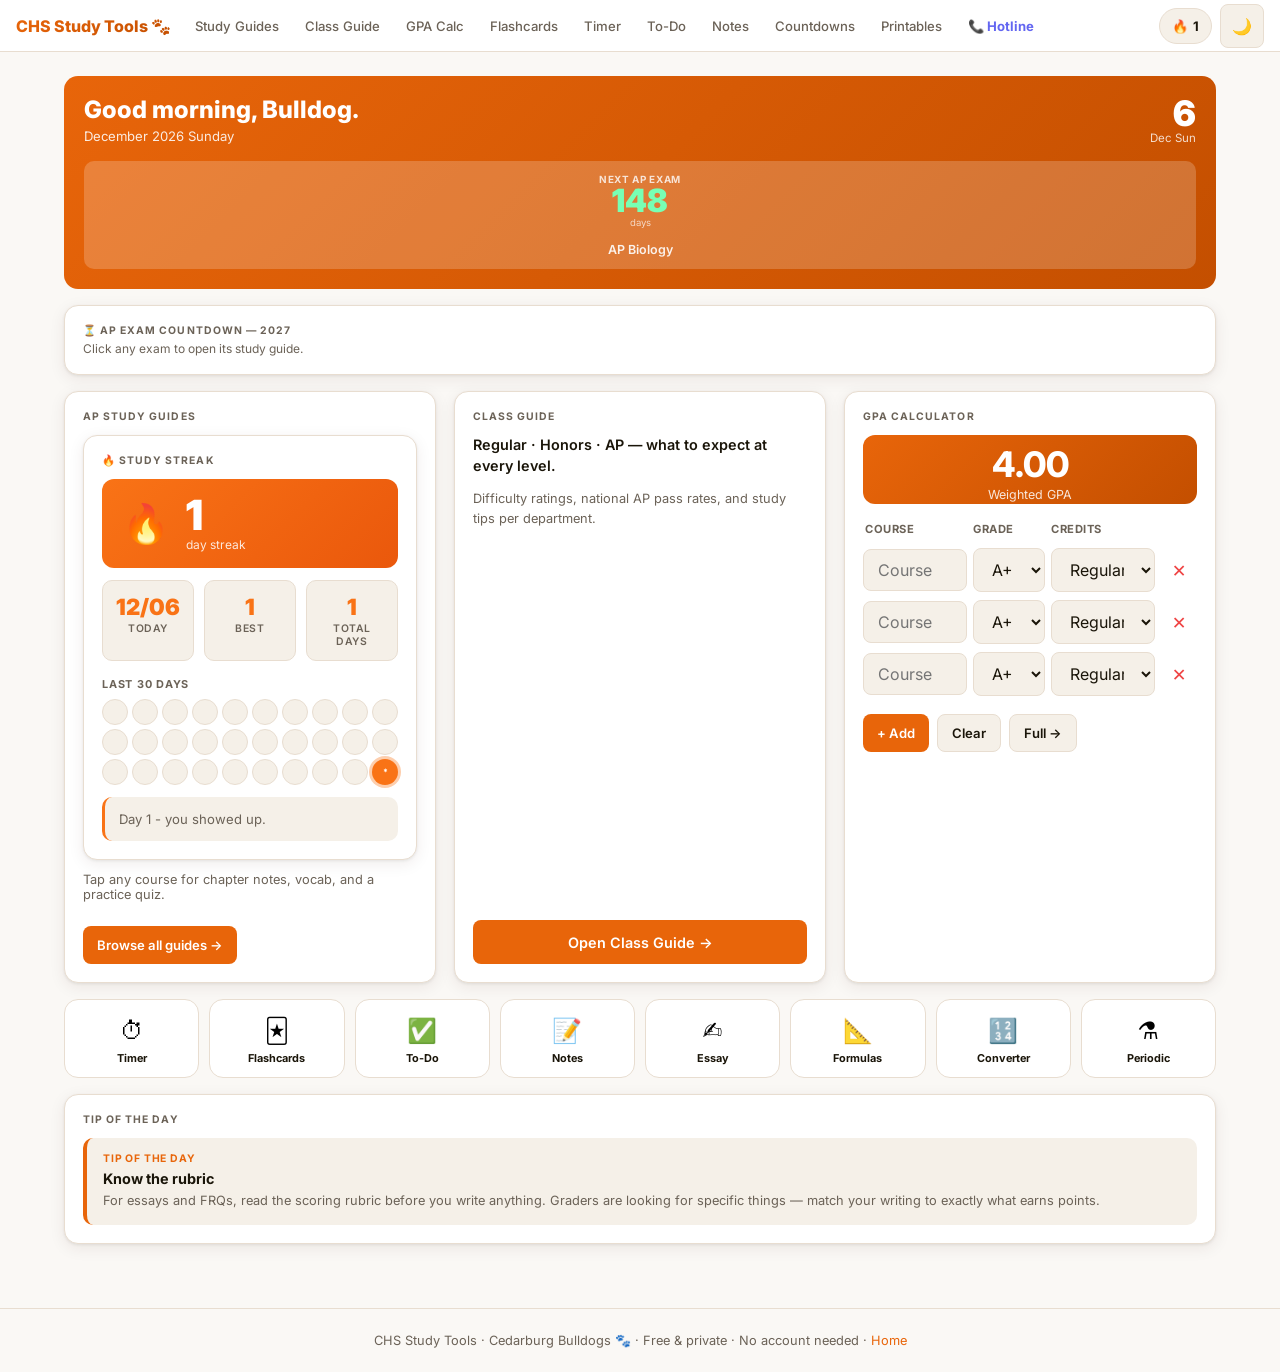
==== index.html @ 1b162f11 "fix: add hotline CSS" ====
﻿<!DOCTYPE html>
<html lang="en" data-theme="light">
<head>
  <meta charset="UTF-8" />
  <meta name="viewport" content="width=device-width, initial-scale=1.0, viewport-fit=cover" />
  <meta name="mobile-web-app-capable" content="yes" />
  <meta name="apple-mobile-web-app-capable" content="yes" />
  <meta name="apple-mobile-web-app-status-bar-style" content="default" />
  <meta name="theme-color" content="#ffffff" media="(prefers-color-scheme: light)" />
  <meta name="theme-color" content="#1c1409"  media="(prefers-color-scheme: dark)" />
  <title>CHS Study Tools — Cedarburg Bulldogs</title>
  <link rel="preconnect" href="https://fonts.googleapis.com" />
  <link rel="preconnect" href="https://fonts.gstatic.com" crossorigin />
  <link href="https://fonts.googleapis.com/css2?family=Inter:wght@300;400;500;600;700;800&display=swap" rel="stylesheet" />
  <style>
    /* =========================================================
       DESIGN TOKENS
    ========================================================= */
    :root {
      --bg:        #faf8f5;
      --surface:   #ffffff;
      --surface2:  #f5f0e8;
      --border:    #e8ddd0;
      --text:      #1a1509;
      --muted:     #6b6257;
      --accent:    #e8650a;
      --accent2:   #c44f00;
      --green:     #10b981;
      --red:       #ef4444;
      --orange:    #e8650a;
      --blue:      #3b82f6;
      --shadow:    0 1px 3px rgba(0,0,0,.07), 0 4px 16px rgba(60,30,0,.08);
      --radius:    14px;
      --radius-sm: 8px;
      --transition: .2s ease;
      --nav-h:     52px;
      --tab-h:     64px;
    }
    [data-theme="dark"] {
      --bg:       #110d07;
      --surface:  #1c1409;
      --surface2: #271c0e;
      --border:   #3a2a18;
      --text:     #f5ede0;
      --muted:    #a89070;
      --shadow:   0 1px 3px rgba(0,0,0,.4), 0 4px 16px rgba(0,0,0,.3);
    }

    /* =========================================================
       RESET & BASE
    ========================================================= */
    *, *::before, *::after { box-sizing: border-box; margin: 0; padding: 0; }
    html { scroll-behavior: smooth; }
    body {
      font-family: 'Inter', system-ui, sans-serif;
      background: var(--bg);
      color: var(--text);
      min-height: 100vh;
      /* safe area for notch/home bar */
      padding-bottom: env(safe-area-inset-bottom, 0px);
      transition: background var(--transition), color var(--transition);
    }
    a { color: var(--accent); text-decoration: none; }
    button { cursor: pointer; font-family: inherit; touch-action: manipulation; }
    input, select, textarea {
      font-family: inherit;
      background: var(--surface2);
      color: var(--text);
      border: 1.5px solid var(--border);
      border-radius: var(--radius-sm);
      padding: 10px 14px;
      font-size: 16px; /* prevents iOS zoom */
      outline: none;
      transition: border-color var(--transition);
      width: 100%;
    }
    input:focus, select:focus, textarea:focus { border-color: var(--accent); }
    h1,h2,h3,h4 { line-height: 1.2; }

    /* =========================================================
       TOP NAV (visible on all sizes)
    ========================================================= */
    .nav {
      position: sticky; top: 0; z-index: 200;
      background: var(--surface);
      border-bottom: 1.5px solid var(--border);
      display: flex; align-items: center;
      padding: 0 16px; height: var(--nav-h);
    }
    .nav-brand {
      font-size: 1rem; font-weight: 800;
      background: linear-gradient(135deg, var(--accent), var(--accent2));
      -webkit-background-clip: text; -webkit-text-fill-color: transparent;
      background-clip: text;
      white-space: nowrap; flex-shrink: 0; cursor: pointer;
      margin-right: 12px;
    }
    /* desktop nav links — hidden on mobile */
    .nav-links {
      display: none;
    }
    .nav-link {
      color: var(--muted); font-size: .82rem; font-weight: 500;
      padding: 8px 12px; border-radius: 8px;
      white-space: nowrap;
      background: none; border: none; min-height: 44px;
      display: flex; align-items: center;
      transition: color var(--transition), background var(--transition);
    }
    .nav-link:hover  { color: var(--text); background: var(--surface2); }
    .nav-link.active { color: var(--accent); font-weight: 700; background: var(--surface2); }
    /* dropdown */
    .nav-dropdown { position: relative; flex-shrink: 0; }
    .nav-dropdown-btn {
      color: var(--muted); font-size: .82rem; font-weight: 500;
      padding: 8px 12px; border-radius: 8px; min-height: 44px;
      white-space: nowrap; background: none; border: none;
      display: flex; align-items: center;
      transition: color var(--transition), background var(--transition);
    }
    .nav-dropdown-btn:hover { color: var(--text); background: var(--surface2); }
    .nav-dropdown-menu {
      display: none; position: absolute; top: calc(100% + 6px); right: 0;
      background: var(--surface); border: 1.5px solid var(--border);
      border-radius: var(--radius); box-shadow: var(--shadow);
      min-width: 200px; padding: 6px; z-index: 300;
    }
    .nav-dropdown.open .nav-dropdown-menu { display: flex; flex-direction: column; gap: 2px; }
    .nav-dropdown-item {
      color: var(--text); font-size: .88rem; font-weight: 500;
      padding: 10px 14px; border-radius: 8px; min-height: 44px;
      white-space: nowrap; background: none; border: none;
      cursor: pointer; text-align: left; width: 100%;
      display: flex; align-items: center;
      transition: background var(--transition), color var(--transition);
    }
    .nav-dropdown-item:hover  { background: var(--surface2); color: var(--accent); }
    .nav-dropdown-item.active { color: var(--accent); font-weight: 700; }
    .nav-right {
      margin-left: auto; display: flex; align-items: center; gap: 8px;
    }
    .theme-btn {
      background: var(--surface2); border: 1.5px solid var(--border);
      border-radius: 8px; padding: 8px 10px; font-size: 1rem;
      min-height: 44px; min-width: 44px;
      display: flex; align-items: center; justify-content: center;
      color: var(--text); transition: background var(--transition);
    }
    .theme-btn:hover { background: var(--border); }

    /* =========================================================
       BOTTOM TAB BAR (mobile only)
    ========================================================= */
    .tab-bar {
      display: flex;
      position: fixed; bottom: 0; left: 0; right: 0; z-index: 200;
      background: var(--surface);
      border-top: 1.5px solid var(--border);
      height: calc(var(--tab-h) + env(safe-area-inset-bottom, 0px));
      padding-bottom: env(safe-area-inset-bottom, 0px);
    }
    .tab-btn {
      flex: 1; display: flex; flex-direction: column;
      align-items: center; justify-content: center; gap: 3px;
      background: none; border: none; padding: 8px 4px;
      color: var(--muted); transition: color var(--transition);
      min-height: 44px;
    }
    .tab-btn.active { color: var(--accent); }
    .tab-btn.active .tab-icon { transform: scale(1.1); }
    .tab-icon { font-size: 1.35rem; transition: transform var(--transition); }
    .tab-label { font-size: .6rem; font-weight: 600; text-transform: uppercase;
      letter-spacing: .04em; white-space: nowrap; }
    /* "More" tab opens a sheet */
    .more-sheet {
      display: none; position: fixed; inset: 0; z-index: 250;
    }
    .more-sheet.open { display: block; }
    .more-sheet-backdrop {
      position: absolute; inset: 0;
      background: rgba(0,0,0,.4); backdrop-filter: blur(2px);
    }
    .more-sheet-panel {
      position: absolute; bottom: 0; left: 0; right: 0;
      background: var(--surface);
      border-radius: var(--radius) var(--radius) 0 0;
      padding: 12px 16px calc(var(--tab-h) + env(safe-area-inset-bottom,0px) + 12px);
      max-height: 80vh; overflow-y: auto;
    }
    .more-sheet-handle {
      width: 36px; height: 4px; border-radius: 99px;
      background: var(--border); margin: 0 auto 16px;
    }
    .more-sheet-title {
      font-size: .68rem; font-weight: 700; text-transform: uppercase;
      letter-spacing: .1em; color: var(--muted); margin-bottom: 10px;
    }
    .more-sheet-grid {
      display: grid; grid-template-columns: 1fr 1fr; gap: 10px;
    }
    .more-sheet-btn {
      display: flex; align-items: center; gap: 12px;
      background: var(--surface2); border: 1.5px solid var(--border);
      border-radius: 12px; padding: 14px; font-size: .88rem; font-weight: 600;
      color: var(--text); text-align: left; min-height: 56px;
      transition: border-color var(--transition), background var(--transition);
    }
    .more-sheet-btn:hover, .more-sheet-btn.active { border-color: var(--accent); color: var(--accent); }
    .more-sheet-icon { font-size: 1.3rem; flex-shrink: 0; }
    .more-sheet-divider {
      border: none; border-top: 1px solid var(--border);
      margin: 12px 0;
    }
    .more-sheet-links { display: flex; flex-direction: column; gap: 8px; }
    .more-sheet-link {
      display: flex; align-items: center; gap: 12px;
      background: var(--surface2); border: 1.5px solid var(--border);
      border-radius: 12px; padding: 14px; font-size: .88rem; font-weight: 600;
      color: var(--text); min-height: 56px;
      transition: border-color var(--transition);
      text-decoration: none;
    }
    .more-sheet-link:hover { border-color: var(--accent); }

    /* =========================================================
       PAGE PANELS
    ========================================================= */
    .page-panel {
      display: none;
      min-height: calc(100vh - var(--nav-h) - var(--tab-h));
      /* leave room for bottom tab bar on mobile */
      padding-bottom: calc(var(--tab-h) + env(safe-area-inset-bottom, 0px) + 16px);
    }
    .page-panel.active { display: block; animation: fadeIn .15s ease; }
    @keyframes fadeIn { from { opacity: 0; transform: translateY(4px); } to { opacity: 1; transform: none; } }

    /* =========================================================
       PANEL HERO (page titles)
    ========================================================= */
    .panel-hero {
      background: var(--surface);
      border-bottom: 1.5px solid var(--border);
      padding: 20px 16px 16px;
    }
    .panel-hero-inner {
      max-width: 900px; margin: 0 auto;
    }
    .panel-hero-title { font-size: 1.4rem; font-weight: 800; line-height: 1.15; }
    .panel-hero-title span { color: var(--accent); }
    .panel-hero-sub { font-size: .82rem; color: var(--muted); margin-top: 4px; }

    /* =========================================================
       PANEL INNER WRAPPERS
    ========================================================= */
    .panel-inner {
      max-width: 900px; margin: 0 auto;
      padding: 16px 16px 24px;
      display: flex; flex-direction: column; gap: 16px;
    }
    .panel-inner.single { max-width: 580px; }
    .panel-inner.wide   { max-width: 900px; }
    .panel-inner.full   { max-width: 100%; }
    .tools-grid { padding: 16px; }

    /* =========================================================
       CARDS
    ========================================================= */
    .card {
      background: var(--surface);
      border: 1.5px solid var(--border);
      border-radius: var(--radius);
      box-shadow: var(--shadow);
      padding: 20px;
      display: flex; flex-direction: column; gap: 16px;
    }
    .card-title { font-size: 1rem; font-weight: 700; }
    .card-subtitle { font-size: .78rem; color: var(--muted); margin-top: 2px; }

    /* =========================================================
       BUTTONS
    ========================================================= */
    .btn {
      display: inline-flex; align-items: center; justify-content: center; gap: 6px;
      border: none; border-radius: var(--radius-sm);
      padding: 12px 20px; font-size: .9rem; font-weight: 600;
      min-height: 44px; touch-action: manipulation;
      transition: opacity var(--transition), transform var(--transition), background var(--transition);
    }
    .btn:active { transform: scale(.97); }
    .btn-primary { background: var(--accent); color: #fff; }
    .btn-primary:hover { opacity: .88; }
    .btn-ghost {
      background: var(--surface2); color: var(--text);
      border: 1.5px solid var(--border);
    }
    .btn-ghost:hover { background: var(--border); }
    .btn-green { background: var(--green); color: #fff; }
    .btn-red   { background: var(--red);   color: #fff; }
    .btn-sm { padding: 8px 14px; font-size: .82rem; min-height: 38px; }
    .btn-full { width: 100%; }
    .btn-row { display: flex; gap: 8px; flex-wrap: wrap; }

    /* =========================================================
       DASHBOARD
    ========================================================= */
    .dash-grid {
      display: flex; flex-direction: column; gap: 16px;
      padding: 16px 16px 24px; max-width: 1100px; margin: 0 auto;
    }

    /* Hero */
    .dash-hero {
      background: linear-gradient(135deg, var(--accent) 0%, var(--accent2) 100%);
      border-radius: var(--radius); padding: 20px;
      color: #fff;
    }
    .dash-hero-top {
      display: flex; align-items: flex-start; justify-content: space-between; gap: 12px;
      margin-bottom: 14px;
    }
    .dash-hero-greeting { font-size: 1.25rem; font-weight: 800; line-height: 1.2; }
    .dash-hero-date { font-size: .82rem; opacity: .88; margin-top: 3px; }
    .dash-hero-day { text-align: right; flex-shrink: 0; }
    .date-day  { font-size: 2.2rem; font-weight: 900; line-height: 1; }
    .date-rest { font-size: .72rem; opacity: .8; }
    .dash-next-exam {
      background: rgba(255,255,255,.2); border-radius: 10px;
      padding: 12px 16px; display: flex; align-items: center; gap: 14px;
    }
    .dash-next-exam-label { font-size: .62rem; font-weight: 700; text-transform: uppercase;
      letter-spacing: .07em; opacity: .8; }
    .dash-next-exam-days { font-size: 2rem; font-weight: 900; line-height: 1; }
    .dash-next-exam-name { font-size: .78rem; opacity: .9; font-weight: 600; }

    /* Primary cards */
    .dash-primary {
      display: flex; flex-direction: column; gap: 14px;
    }
    .dash-card {
      background: var(--surface); border: 1.5px solid var(--border);
      border-radius: var(--radius); box-shadow: var(--shadow);
      padding: 18px; display: flex; flex-direction: column; gap: 12px;
    }
    .dash-card-title {
      font-size: .65rem; font-weight: 700; text-transform: uppercase;
      letter-spacing: .1em; color: var(--muted);
    }

    /* Guide pills */
    .guide-pills { display: flex; flex-wrap: wrap; gap: 7px; }
    .guide-pill {
      background: var(--surface2); border: 1.5px solid var(--border);
      border-radius: 99px; padding: 7px 14px;
      font-size: .8rem; font-weight: 600; color: var(--text);
      cursor: pointer; min-height: 36px; touch-action: manipulation;
      transition: background var(--transition), border-color var(--transition), color var(--transition);
    }
    .guide-pill:hover, .guide-pill:active { background: var(--accent); border-color: var(--accent); color: #fff; }

    /* Tools strip */
    .dash-tools-strip {
      display: grid;
      grid-template-columns: repeat(4, 1fr);
      gap: 10px;
    }
    .quick-tool-btn {
      background: var(--surface); border: 1.5px solid var(--border);
      border-radius: var(--radius); padding: 16px 8px 12px;
      display: flex; flex-direction: column; align-items: center; gap: 6px;
      cursor: pointer; min-height: 76px; touch-action: manipulation;
      transition: border-color var(--transition), background var(--transition);
    }
    .quick-tool-btn:hover, .quick-tool-btn:active { border-color: var(--accent); background: var(--surface2); }
    .quick-tool-icon  { font-size: 1.5rem; }
    .quick-tool-label { font-size: .68rem; font-weight: 700; color: var(--text); text-align: center; line-height: 1.3; }
    .quick-tool-sub   { display: none; }

    /* Tip of day */
    .tip-of-day {
      background: var(--surface2); border-radius: 10px; padding: 14px 16px;
      border-left: 4px solid var(--accent);
    }
    .tip-of-day-label { font-size: .65rem; font-weight: 700; color: var(--accent);
      text-transform: uppercase; letter-spacing: .08em; margin-bottom: 5px; }
    .tip-of-day-title { font-size: .9rem; font-weight: 700; margin-bottom: 4px; }
    .tip-of-day-body  { font-size: .8rem; color: var(--muted); line-height: 1.55; }

    /* What-if GPA */
    .whatif-row { display: flex; align-items: center; gap: 10px; }
    .whatif-row label { font-size: .8rem; color: var(--muted); flex: 1; }
    .whatif-row input { max-width: 110px; flex-shrink: 0; }
    .whatif-result {
      background: var(--surface2); border-radius: 10px; padding: 14px;
      text-align: center;
    }
    .whatif-result .big { font-size: 2rem; font-weight: 900; color: var(--accent); }
    .whatif-result .sub { font-size: .72rem; color: var(--muted); margin-top: 2px; }

    /* =========================================================
       AP STUDY GUIDES — MOBILE DRAWER + CONTENT
    ========================================================= */
    /* course list drawer — slides up from bottom on mobile */
    .guides-layout {
      display: flex; flex-direction: column;
    }
    .guides-sidebar {
      background: var(--surface);
      border-bottom: 1.5px solid var(--border);
    }
    .guides-sidebar-search {
      padding: 12px 16px;
      border-bottom: 1px solid var(--border);
      position: sticky; top: var(--nav-h); z-index: 10;
      background: var(--surface);
    }
    .guides-course-group { border-bottom: 1px solid var(--border); }
    .guides-course-header {
      padding: 10px 16px; font-size: .68rem; font-weight: 700;
      text-transform: uppercase; letter-spacing: .09em; color: var(--muted);
      background: var(--surface2);
    }
    .guides-course-btn {
      display: block; width: 100%; text-align: left;
      padding: 13px 16px 13px 22px; font-size: .9rem; font-weight: 500;
      background: none; border: none; color: var(--text);
      cursor: pointer; border-left: 3px solid transparent; min-height: 48px;
      transition: background var(--transition), color var(--transition), border-color var(--transition);
    }
    .guides-course-btn:hover, .guides-course-btn:active { background: var(--surface2); color: var(--accent); }
    .guides-course-btn.active {
      background: var(--surface2); color: var(--accent);
      border-left-color: var(--accent); font-weight: 700;
    }
    .guides-content { padding: 16px 16px 24px; }
    .guides-course-title { font-size: 1.25rem; font-weight: 800; margin-bottom: 4px; }
    .guides-course-meta {
      font-size: .78rem; color: var(--muted); margin-bottom: 16px;
      display: flex; gap: 12px; flex-wrap: wrap;
    }
    .guides-placeholder {
      text-align: center; padding: 60px 20px; color: var(--muted);
    }
    .guides-placeholder h3 { font-size: 1rem; font-weight: 700; margin-bottom: 6px; color: var(--text); }
    .guides-placeholder p  { font-size: .82rem; line-height: 1.6; }

    /* chapters */
    .guides-chapter-list { display: flex; flex-direction: column; gap: 10px; }
    .guides-chapter {
      background: var(--surface); border: 1.5px solid var(--border);
      border-radius: var(--radius); overflow: hidden;
    }
    .guides-chapter-header {
      display: flex; align-items: center; gap: 12px;
      padding: 14px 16px; cursor: pointer; min-height: 52px;
      transition: background var(--transition); user-select: none;
    }
    .guides-chapter-header:hover, .guides-chapter-header:active { background: var(--surface2); }
    .guides-chapter-num {
      width: 32px; height: 32px; border-radius: 8px;
      background: var(--accent); color: #fff;
      font-size: .78rem; font-weight: 800;
      display: flex; align-items: center; justify-content: center; flex-shrink: 0;
    }
    .guides-chapter-title { font-size: .9rem; font-weight: 700; flex: 1; }
    .guides-chapter-toggle { color: var(--muted); font-size: .85rem; transition: transform var(--transition); }
    .guides-chapter.open .guides-chapter-toggle { transform: rotate(90deg); }
    .guides-chapter-body { display: none; padding: 0 16px 16px; border-top: 1px solid var(--border); }
    .guides-chapter.open .guides-chapter-body { display: block; }

    .guides-section { margin-top: 16px; }
    .guides-section-title {
      font-size: .68rem; font-weight: 700; text-transform: uppercase;
      letter-spacing: .08em; color: var(--accent); margin-bottom: 8px;
      padding-bottom: 5px; border-bottom: 1px solid var(--border);
    }
    .guides-concepts { display: flex; flex-direction: column; gap: 8px; }
    .guides-concept {
      background: var(--surface2); border-radius: 8px; padding: 12px 14px;
      font-size: .84rem; line-height: 1.55;
    }
    .guides-concept strong { color: var(--text); display: block; margin-bottom: 3px; font-size: .88rem; }
    .guides-vocab { display: flex; flex-direction: column; gap: 6px; }
    .guides-vocab-item {
      display: flex; flex-direction: column; gap: 2px;
      font-size: .82rem; line-height: 1.5;
      padding: 8px 12px; background: var(--surface2); border-radius: 8px;
    }
    .guides-vocab-term { font-weight: 700; color: var(--text); }
    .guides-vocab-def  { color: var(--muted); }
    .guides-tips-list  { display: flex; flex-direction: column; gap: 8px; }
    .guides-tip-item {
      font-size: .82rem; line-height: 1.55; color: var(--text);
      background: var(--surface2); border-radius: 8px; padding: 10px 12px;
      border-left: 3px solid var(--green);
    }
    .guides-frq-box {
      background: var(--surface2); border-radius: 8px; padding: 12px 14px;
      border-left: 4px solid var(--orange); font-size: .82rem; line-height: 1.55;
      margin-top: 6px;
    }
    .guides-frq-box strong { display: block; margin-bottom: 4px; font-size: .82rem; color: var(--orange); }

    /* =========================================================
       POMODORO
    ========================================================= */
    .pomo-display {
      text-align: center; background: var(--surface2);
      border-radius: 12px; padding: 28px 20px;
    }
    .pomo-mode { font-size: .75rem; font-weight: 600; letter-spacing: .08em;
      text-transform: uppercase; color: var(--muted); margin-bottom: 6px; }
    .pomo-time {
      font-size: 4rem; font-weight: 800; letter-spacing: -.02em;
      font-variant-numeric: tabular-nums;
      background: linear-gradient(135deg, var(--accent), var(--accent2));
      -webkit-background-clip: text; -webkit-text-fill-color: transparent;
      background-clip: text;
    }
    .pomo-sessions { font-size: .78rem; color: var(--muted); margin-top: 4px; }
    .pomo-bar-wrap { background: var(--surface2); border-radius: 99px; height: 6px; overflow: hidden; }
    .pomo-bar { height: 100%; border-radius: 99px;
      background: linear-gradient(90deg, var(--accent), var(--accent2));
      transition: width .5s linear; }
    .pomo-settings { display: grid; grid-template-columns: 1fr 1fr 1fr; gap: 10px; }
    .pomo-settings label { font-size: .78rem; color: var(--muted); display: block; margin-bottom: 4px; }

    /* =========================================================
       FLASHCARDS
    ========================================================= */
    .fc-scene { perspective: 800px; height: 180px; }
    .fc-card {
      position: relative; width: 100%; height: 100%;
      transform-style: preserve-3d;
      transition: transform .45s cubic-bezier(.4,0,.2,1); cursor: pointer;
    }
    .fc-card.flipped { transform: rotateY(180deg); }
    .fc-face {
      position: absolute; inset: 0; backface-visibility: hidden;
      border-radius: 12px; display: flex; align-items: center; justify-content: center;
      padding: 16px; text-align: center; font-size: 1rem; font-weight: 500;
    }
    .fc-front { background: linear-gradient(135deg, var(--accent) 0%, var(--accent2) 100%); color: #fff; }
    .fc-back  { background: var(--surface2); color: var(--text); transform: rotateY(180deg); }
    .fc-hint  { font-size: .72rem; color: var(--muted); text-align: center; }
    .fc-nav   { display: flex; align-items: center; justify-content: space-between; }
    .fc-counter { font-size: .85rem; color: var(--muted); font-weight: 600; }
    .fc-add { display: flex; flex-direction: column; gap: 10px; }
    .fc-add-row { display: flex; gap: 8px; }
    .fc-list { max-height: 140px; overflow-y: auto; display: flex; flex-direction: column; gap: 6px; }
    .fc-item {
      display: flex; align-items: center; gap: 8px;
      background: var(--surface2); border-radius: 8px; padding: 10px 12px;
      font-size: .82rem;
    }
    .fc-item span { flex: 1; }
    .fc-item button { background: none; border: none; color: var(--red); font-size: 1rem; padding: 4px; min-width: 32px; }
    .fc-empty { text-align: center; color: var(--muted); font-size: .85rem; padding: 20px 0; }

    /* =========================================================
       GPA CALCULATOR
    ========================================================= */
    .gpa-rows { display: flex; flex-direction: column; gap: 8px; }
    .gpa-header { display: grid; grid-template-columns: 1fr 72px 1fr 36px; gap: 6px; padding: 0 2px; font-size: .7rem; font-weight: 700; text-transform: uppercase; letter-spacing: .05em; color: var(--muted); }
    .gpa-row { display: grid; grid-template-columns: 1fr 72px 1fr 36px; gap: 6px; align-items: center; }
    .gpa-row input  { width: 100%; }
    .gpa-row select { width: 100%; }
    .gpa-row button { background: none; border: none; color: var(--red); font-size: 1.1rem; min-height: 36px; padding: 0; }
    .gpa-result {
      background: linear-gradient(135deg, var(--accent), var(--accent2));
      border-radius: 12px; padding: 20px; text-align: center; color: #fff;
    }
    .gpa-result .gpa-val { font-size: 2.8rem; font-weight: 800; }
    .gpa-result .gpa-label { font-size: .78rem; opacity: .85; margin-top: 2px; }

    /* =========================================================
       UNIT CONVERTER
    ========================================================= */
    .conv-tabs { display: flex; gap: 6px; flex-wrap: wrap; }
    .conv-tab {
      background: var(--surface2); border: 1.5px solid var(--border);
      border-radius: 8px; padding: 8px 12px; font-size: .82rem; font-weight: 600;
      color: var(--muted); min-height: 38px; transition: all var(--transition);
    }
    .conv-tab.active { background: var(--accent); border-color: var(--accent); color: #fff; }
    .conv-fields { display: flex; flex-direction: column; gap: 12px; }
    .conv-arrow { text-align: center; font-size: 1.4rem; color: var(--muted); }
    .conv-fields label { font-size: .78rem; color: var(--muted); margin-bottom: 4px; display: block; }

    /* =========================================================
       FORMULA REFERENCE
    ========================================================= */
    .formula-tabs { display: flex; gap: 6px; flex-wrap: wrap; }
    .formula-tab {
      background: var(--surface2); border: 1.5px solid var(--border);
      border-radius: 8px; padding: 8px 12px; font-size: .82rem; font-weight: 600;
      color: var(--muted); min-height: 38px; transition: all var(--transition);
    }
    .formula-tab.active { background: var(--green); border-color: var(--green); color: #fff; }
    .formula-list { display: none; flex-direction: column; gap: 10px; }
    .formula-list.active { display: flex; }
    .formula-item { background: var(--surface2); border-radius: 10px; padding: 14px 16px; }
    .formula-name { font-size: .72rem; font-weight: 700; color: var(--muted); text-transform: uppercase; letter-spacing: .05em; }
    .formula-eq { font-size: 1rem; font-weight: 600; margin: 5px 0; font-family: 'Courier New', monospace; color: var(--accent); }
    .formula-desc { font-size: .8rem; color: var(--muted); }

    /* =========================================================
       ESSAY OUTLINE
    ========================================================= */
    .outline-section { display: flex; flex-direction: column; gap: 10px; }
    .outline-label { font-size: .72rem; font-weight: 700; text-transform: uppercase; letter-spacing: .07em; color: var(--muted); }
    .outline-block {
      background: var(--surface2); border-radius: 10px; padding: 14px;
      border-left: 3px solid var(--accent);
    }
    .outline-block.green  { border-color: var(--green); }
    .outline-block.orange { border-color: var(--orange); }
    .outline-title { font-size: .84rem; font-weight: 600; margin-bottom: 8px; }
    .outline-block textarea { min-height: 64px; resize: vertical; }
    .outline-divider {
      display: flex; align-items: center; gap: 8px;
      color: var(--muted); font-size: .78rem;
    }
    .outline-divider::before, .outline-divider::after {
      content: ''; flex: 1; height: 1px; background: var(--border);
    }
    .word-count { font-size: .72rem; color: var(--muted); text-align: right; }

    /* =========================================================
       TO-DO LIST
    ========================================================= */
    .todo-input-row { display: flex; gap: 8px; }
    .todo-input-row input { flex: 1; }
    .todo-list { display: flex; flex-direction: column; gap: 8px; max-height: 320px; overflow-y: auto; }
    .todo-item {
      display: flex; align-items: center; gap: 10px;
      background: var(--surface2); border-radius: 10px; padding: 12px 14px;
      border-left: 3px solid var(--border); min-height: 48px;
      transition: opacity var(--transition);
    }
    .todo-item.done { opacity: .45; }
    .todo-item.done .todo-text { text-decoration: line-through; }
    .todo-item.high   { border-left-color: var(--red); }
    .todo-item.low    { border-left-color: var(--blue); }
    .todo-item.normal { border-left-color: var(--accent); }
    .todo-cb   { width: 20px; height: 20px; accent-color: var(--accent); cursor: pointer; flex-shrink: 0; }
    .todo-text { flex: 1; font-size: .9rem; }
    .todo-del  { background: none; border: none; color: var(--muted); font-size: 1rem; padding: 4px; min-width: 36px; min-height: 36px; }
    .todo-del:hover { color: var(--red); }
    .todo-footer { display: flex; align-items: center; justify-content: space-between; }
    .todo-empty { text-align: center; color: var(--muted); font-size: .85rem; padding: 20px 0; }

    /* =========================================================
       PERIODIC TABLE
    ========================================================= */
    .pt-search { margin-bottom: 10px; }
    .pt-grid {
      display: grid; grid-template-columns: repeat(18, 1fr);
      gap: 2px; overflow-x: auto; -webkit-overflow-scrolling: touch;
    }
    .pt-element {
      background: var(--surface2); border: 1px solid var(--border);
      border-radius: 3px; padding: 2px 1px;
      text-align: center; cursor: pointer; min-width: 28px;
      transition: transform .1s, background var(--transition); position: relative;
    }
    .pt-element:hover, .pt-element:active { transform: scale(1.15); z-index: 10; background: var(--accent); color: #fff; }
    .pt-num { font-size: .4rem; color: var(--muted); }
    .pt-element:hover .pt-num { color: rgba(255,255,255,.8); }
    .pt-sym { font-size: .65rem; font-weight: 700; }
    .pt-element.alkali     { background: #fde68a30; border-color: #f59e0b60; }
    .pt-element.alkaline   { background: #bbf7d030; border-color: #10b98160; }
    .pt-element.transition { background: #bfdbfe30; border-color: #3b82f660; }
    .pt-element.nonmetal   { background: #ddd6fe30; border-color: #8b5cf660; }
    .pt-element.noble      { background: #fce7f330; border-color: #ec489960; }
    .pt-element.metalloid  { background: #fed7aa30; border-color: #f9731660; }
    .pt-element.halogen    { background: #cffafe30; border-color: #06b6d460; }
    .pt-element.lanthanide { background: #e0e7ff30; border-color: #6366f160; }
    .pt-element.actinide   { background: #fce7f330; border-color: #a855f760; }
    .pt-element.post-metal { background: #f0fdf430; border-color: #22c55e60; }
    .pt-placeholder { visibility: hidden; }
    .pt-detail {
      background: var(--surface2); border-radius: 12px; padding: 14px 16px;
      border: 1.5px solid var(--border); margin-top: 8px; display: none;
    }
    .pt-detail.visible { display: block; }
    .pt-detail h3 { font-size: 1.1rem; }
    .pt-detail-grid { display: grid; grid-template-columns: 1fr 1fr; gap: 6px; margin-top: 8px; }
    .pt-detail-item { font-size: .8rem; color: var(--muted); }
    .pt-detail-item strong { color: var(--text); }
    .pt-legend { display: flex; gap: 8px; flex-wrap: wrap; margin-top: 8px; }
    .pt-legend-item { display: flex; align-items: center; gap: 4px; font-size: .65rem; color: var(--muted); }
    .pt-legend-swatch { width: 10px; height: 10px; border-radius: 2px; }

    /* =========================================================
       STUDY TIPS
    ========================================================= */
    .tips-top { display: flex; flex-wrap: wrap; gap: 10px; }
    .tips-cat-tabs { display: flex; gap: 6px; flex-wrap: wrap; }
    .tips-cat-tab {
      background: var(--surface2); border: 1.5px solid var(--border);
      border-radius: 8px; padding: 8px 14px; font-size: .8rem; font-weight: 600;
      color: var(--muted); cursor: pointer; min-height: 38px;
      transition: all var(--transition);
    }
    .tips-cat-tab.active { background: var(--accent); border-color: var(--accent); color: #fff; }
    .tips-grid { display: flex; flex-direction: column; gap: 10px; }
    .tip-card {
      background: var(--surface2); border-radius: 10px; padding: 14px 16px;
      border-left: 3px solid var(--accent);
      display: flex; flex-direction: column; gap: 4px;
    }
    .tip-card-title { font-size: .88rem; font-weight: 700; }
    .tip-card-body  { font-size: .8rem; color: var(--muted); line-height: 1.55; }

    /* =========================================================
       QUICK LINKS
    ========================================================= */
    .qlinks-grid { display: flex; flex-direction: column; gap: 10px; }
    .qlink {
      display: flex; align-items: center; gap: 12px;
      background: var(--surface2); border: 1.5px solid var(--border);
      border-radius: 12px; padding: 14px 16px; min-height: 56px;
      text-decoration: none; color: var(--text);
      transition: border-color var(--transition), background var(--transition);
    }
    .qlink:hover, .qlink:active { border-color: var(--accent); }
    .qlink-icon { width: 38px; height: 38px; border-radius: 10px;
      display: flex; align-items: center; justify-content: center;
      font-size: 1.1rem; flex-shrink: 0; color: #fff; }
    .qlink-label { font-size: .9rem; font-weight: 700; }
    .qlink-sub   { font-size: .72rem; color: var(--muted); }

    /* =========================================================
       CLASS DIFFICULTY GUIDE
    ========================================================= */
    .diff-tabs { display: flex; gap: 8px; flex-wrap: wrap; margin-bottom: 4px; }
    .diff-tab {
      display: flex; align-items: center; gap: 6px;
      background: var(--surface2); border: 1.5px solid var(--border);
      border-radius: 8px; padding: 10px 16px; font-size: .85rem; font-weight: 600;
      color: var(--muted); min-height: 44px; transition: all var(--transition);
    }
    .diff-tab.active { color: #fff; border-color: transparent; }
    .diff-panel { display: none; }
    .diff-panel.active { display: block; }
    .diff-header {
      display: flex; align-items: flex-start; gap: 12px;
      background: var(--surface2); border-radius: 12px; padding: 16px;
      margin-bottom: 14px;
    }
    .diff-badge { font-size: 1.8rem; font-weight: 900; line-height: 1; min-width: 44px; text-align: center; }
    .diff-title { font-size: 1rem; font-weight: 700; margin-bottom: 3px; }
    .diff-meta  { font-size: .78rem; color: var(--muted); line-height: 1.55; }
    .diff-body  { display: flex; flex-direction: column; gap: 14px; }
    .diff-col-title { font-size: .68rem; font-weight: 700; text-transform: uppercase;
      letter-spacing: .07em; color: var(--muted); margin-bottom: 8px; }
    .diff-tips { display: flex; flex-direction: column; gap: 8px; }
    .diff-tip  { display: flex; align-items: flex-start; gap: 8px;
      font-size: .84rem; line-height: 1.55; color: var(--text); }
    .diff-tip-icon { flex-shrink: 0; font-size: .9rem; margin-top: 2px; }
    .diff-expect { display: flex; flex-direction: column; gap: 8px; }
    .diff-expect-item {
      background: var(--surface2); border-radius: 8px; padding: 10px 14px;
      font-size: .82rem; line-height: 1.55; color: var(--muted);
      border-left: 3px solid var(--border);
    }
    .diff-subjects { display: flex; gap: 6px; flex-wrap: wrap; margin-top: 10px; }
    .diff-subject-tag {
      background: var(--surface2); border: 1.5px solid var(--border);
      border-radius: 99px; padding: 5px 12px; font-size: .74rem; font-weight: 600;
      color: var(--muted);
    }
    /* AP course table */
    .ap-table-wrap { margin-top: 10px; overflow-x: auto; }
    .ap-table-header {
      display: grid; grid-template-columns: 1fr 80px 160px 60px;
      gap: 8px; padding: 6px 10px;
      font-size: .68rem; font-weight: 700; text-transform: uppercase;
      letter-spacing: .06em; color: var(--muted);
      border-bottom: 1.5px solid var(--border);
    }
    .ap-row {
      display: grid; grid-template-columns: 1fr 80px 160px 60px;
      gap: 8px; padding: 10px; align-items: center;
      border-bottom: 1px solid var(--border); min-height: 44px;
      transition: background var(--transition);
    }
    .ap-row:hover, .ap-row:active { background: var(--surface2); }
    .ap-name { font-size: .84rem; font-weight: 600; }
    .ap-note { display: none; font-size: .72rem; color: var(--muted); margin-top: 2px; line-height: 1.4; }
    .ap-row:hover .ap-note { display: block; }
    .ap-dept-tag { font-size: .7rem; font-weight: 600; color: var(--muted);
      background: var(--surface2); border-radius: 4px; padding: 2px 6px; white-space: nowrap; }
    .ap-rate-cell { display: flex; align-items: center; gap: 8px; }
    .ap-rate-bar-wrap { flex: 1; height: 6px; background: var(--border); border-radius: 99px; overflow: hidden; }
    .ap-rate-bar { height: 100%; border-radius: 99px; transition: width .4s ease; }
    .ap-rate-num { font-size: .78rem; font-weight: 700; white-space: nowrap; min-width: 36px; }
    .ap-diff-dots { font-size: .85rem; letter-spacing: .05em; }

    /* =========================================================
       PRACTICE QUIZ
    ========================================================= */
    .quiz-section { margin-top: 20px; }
    .quiz-launch-btn {
      display: inline-flex; align-items: center; gap: 8px;
      background: linear-gradient(135deg, #6366f1, #4f46e5);
      color: #fff; border: none; border-radius: var(--radius-sm);
      padding: 12px 20px; font-size: .88rem; font-weight: 700; min-height: 44px;
      cursor: pointer; touch-action: manipulation;
      transition: opacity var(--transition), transform var(--transition);
    }
    .quiz-launch-btn:hover { opacity: .88; }
    .quiz-launch-btn:active { transform: scale(.97); }
    .quiz-panel {
      background: var(--surface2); border: 1.5px solid var(--border);
      border-radius: var(--radius); padding: 18px; margin-top: 12px; display: none;
    }
    .quiz-panel.open { display: block; animation: fadeIn .2s ease; }
    .quiz-header { display: flex; align-items: center; justify-content: space-between;
      margin-bottom: 14px; flex-wrap: wrap; gap: 8px; }
    .quiz-title { font-size: .78rem; font-weight: 700; color: var(--muted);
      text-transform: uppercase; letter-spacing: .07em; }
    .quiz-progress-row { display: flex; align-items: center; gap: 10px; }
    .quiz-counter { font-size: .78rem; font-weight: 700; color: var(--muted); min-width: 48px; text-align: right; }
    .quiz-bar-wrap { flex: 1; height: 5px; background: var(--border); border-radius: 99px; overflow: hidden; min-width: 80px; }
    .quiz-bar { height: 100%; border-radius: 99px;
      background: linear-gradient(90deg, #6366f1, #4f46e5); transition: width .4s ease; }
    .quiz-q-text { font-size: .95rem; font-weight: 600; line-height: 1.55; margin-bottom: 16px; color: var(--text); }
    .quiz-options { display: flex; flex-direction: column; gap: 10px; margin-bottom: 14px; }
    .quiz-option {
      display: flex; align-items: flex-start; gap: 12px;
      background: var(--surface); border: 1.5px solid var(--border);
      border-radius: 10px; padding: 12px 14px; cursor: pointer; min-height: 48px;
      font-size: .88rem; line-height: 1.5; color: var(--text);
      touch-action: manipulation;
      transition: border-color var(--transition), background var(--transition);
    }
    .quiz-option:hover:not(:disabled), .quiz-option:active:not(:disabled) { border-color: #6366f1; background: #6366f108; }
    .quiz-option.correct { border-color: var(--green); background: #10b98115; }
    .quiz-option.wrong   { border-color: var(--red);   background: #ef444415; }
    .quiz-option.reveal  { border-color: var(--green); background: #10b98110; }
    .quiz-option:disabled { cursor: default; }
    .quiz-option-letter {
      width: 26px; height: 26px; border-radius: 50%; flex-shrink: 0;
      background: var(--surface2); border: 1.5px solid var(--border);
      display: flex; align-items: center; justify-content: center;
      font-size: .75rem; font-weight: 700; color: var(--muted);
      transition: background var(--transition), border-color var(--transition), color var(--transition);
    }
    .quiz-option.correct .quiz-option-letter { background: var(--green); border-color: var(--green); color: #fff; }
    .quiz-option.wrong   .quiz-option-letter { background: var(--red);   border-color: var(--red);   color: #fff; }
    .quiz-option.reveal  .quiz-option-letter { background: var(--green); border-color: var(--green); color: #fff; }
    .quiz-explanation {
      background: var(--surface); border-radius: 10px; padding: 12px 14px;
      border-left: 3px solid #6366f1; font-size: .82rem; line-height: 1.6;
      color: var(--muted); margin-bottom: 14px; display: none;
    }
    .quiz-explanation.show { display: block; animation: fadeIn .2s ease; }
    .quiz-explanation strong { color: var(--text); }
    .quiz-nav { display: flex; gap: 10px; flex-wrap: wrap; align-items: center; }
    .quiz-next-btn {
      background: #6366f1; color: #fff; border: none;
      border-radius: var(--radius-sm); padding: 10px 20px; min-height: 44px;
      font-size: .88rem; font-weight: 700; cursor: pointer; touch-action: manipulation;
      transition: opacity var(--transition);
    }
    .quiz-next-btn:hover { opacity: .88; }
    .quiz-restart-btn {
      background: var(--surface2); color: var(--text);
      border: 1.5px solid var(--border); border-radius: var(--radius-sm);
      padding: 10px 16px; min-height: 44px; font-size: .84rem; font-weight: 600;
      cursor: pointer; transition: background var(--transition);
    }
    .quiz-restart-btn:hover { background: var(--border); }
    .quiz-result { text-align: center; padding: 24px 16px; display: none; }
    .quiz-result.show { display: block; animation: fadeIn .25s ease; }
    .quiz-result-score {
      font-size: 3.5rem; font-weight: 900; line-height: 1;
      background: linear-gradient(135deg, #6366f1, #4f46e5);
      -webkit-background-clip: text; -webkit-text-fill-color: transparent; background-clip: text;
    }
    .quiz-result-label { font-size: .85rem; color: var(--muted); margin: 6px 0 16px; }
    .quiz-result-msg { font-size: .92rem; font-weight: 600; margin-bottom: 14px; }
    .quiz-result-breakdown {
      display: flex; gap: 12px; justify-content: center; flex-wrap: wrap; margin-bottom: 18px;
    }
    .quiz-rb-item {
      background: var(--surface2); border-radius: 10px; padding: 12px 18px; font-size: .82rem; text-align: center;
    }
    .quiz-rb-num   { font-size: 1.5rem; font-weight: 900; }
    .quiz-rb-label { color: var(--muted); margin-top: 2px; }

    /* =========================================================
       FOOTER
    ========================================================= */
    footer {
      text-align: center; padding: 24px 16px;
      font-size: .8rem; color: var(--muted);
      border-top: 1.5px solid var(--border);
    }

    /* =========================================================

    /* =========================================================
       COUNTDOWN PANEL
    ========================================================= */
    .cd-clock-box {
      background: var(--surface2); border-radius: 12px; padding: 16px 18px;
      display: flex; flex-direction: column; gap: 4px;
      border: 1.5px solid var(--border);
    }
    .cd-clock-label { font-size: .65rem; font-weight: 700; text-transform: uppercase;
      letter-spacing: .08em; color: var(--muted); }
    .cd-clock-time {
      font-size: 1.5rem; font-weight: 800; font-variant-numeric: tabular-nums;
      letter-spacing: -.01em;
      background: linear-gradient(135deg, var(--accent), var(--accent2));
      -webkit-background-clip: text; -webkit-text-fill-color: transparent;
      background-clip: text;
    }
    .cd-custom-item {
      display: flex; align-items: center; gap: 10px;
      background: var(--surface2); border-radius: 10px; padding: 12px 14px;
      border-left: 3px solid var(--accent);
    }
    .cd-custom-emoji { font-size: 1.4rem; flex-shrink: 0; }
    .cd-custom-days  { font-size: 1.6rem; font-weight: 900; min-width: 50px;
      font-variant-numeric: tabular-nums; line-height: 1; }
    .cd-custom-days.urgent { color: var(--red); }
    .cd-custom-days.soon   { color: var(--orange); }
    .cd-custom-days.ok     { color: var(--green); }
    .cd-custom-del { background: none; border: none; color: var(--muted);
      font-size: 1rem; padding: 4px; min-width: 32px; min-height: 32px;
      margin-left: auto; flex-shrink: 0; }
    .cd-custom-del:hover { color: var(--red); }
    .cd-section-divider {
      font-size: .65rem; font-weight: 700; text-transform: uppercase;
      letter-spacing: .09em; color: var(--muted); padding: 4px 0 2px;
      border-bottom: 1px solid var(--border); margin-bottom: 4px;
    }

       SCROLLBAR
    ========================================================= */
    ::-webkit-scrollbar { width: 4px; height: 4px; }
    ::-webkit-scrollbar-track { background: transparent; }
    ::-webkit-scrollbar-thumb { background: var(--border); border-radius: 99px; }

    /* =========================================================
       HIDDEN HELPERS
    ========================================================= */
    #countdownList { display: none; }
    .guide-preview-list { display: none; }
    .countdown-list { display: flex; flex-direction: column; gap: 8px; }
    .countdown-item {
      display: flex; align-items: center; gap: 10px;
      background: var(--surface2); border-radius: 8px; padding: 10px 12px;
    }
    .countdown-days { font-size: 1.5rem; font-weight: 900; min-width: 44px;
      font-variant-numeric: tabular-nums; line-height: 1; }
    .countdown-days.urgent { color: var(--red); }
    .countdown-days.soon   { color: var(--orange); }
    .countdown-days.ok     { color: var(--green); }
    .countdown-name { font-size: .82rem; font-weight: 600; }
    .countdown-date { font-size: .7rem; color: var(--muted); margin-top: 1px; }
    .countdown-bar-wrap { flex: 1; height: 4px; background: var(--border); border-radius: 99px; overflow: hidden; }
    .countdown-bar { height: 100%; border-radius: 99px; background: var(--accent); }

    /* home-tile / home-grid (legacy, not used on mobile but kept for JS compatibility) */
    .home-grid { display: none; }
    .home-tile { display: none; }
    .home-section-label { display: none; }
    .home-welcome { display: none; }


    /* =========================================================
       MOBILE BASE  (all screens — mobile-first defaults above)
    ========================================================= */

    /* Periodic table: allow horizontal scroll inside its card */
    .pt-grid-scroll { overflow-x: auto; -webkit-overflow-scrolling: touch; }
    .pt-grid {
      display: grid;
      grid-template-columns: repeat(18, minmax(26px, 1fr));
      gap: 2px;
      min-width: 520px;   /* force scroll on narrow screens */
    }

    /* Countdown clocks grid */
    .cd-clock-grid {
      display: grid;
      grid-template-columns: 1fr 1fr;
      gap: 12px;
    }

    /* GPA rows: wrap on very small screens */
    .gpa-row { flex-wrap: wrap; }

    /* Custom countdown date row: stack on small screens */
    .cd-add-row { display: flex; flex-direction: column; gap: 8px; }
    .cd-add-row input[type="date"] { width: 100%; }

    /* =========================================================
       SMALL MOBILE  (< 400px)
    ========================================================= */
    @media (max-width: 399px) {
      .panel-hero-title { font-size: 1.15rem; }
      .dash-hero-greeting { font-size: 1rem; }
      .pomo-time { font-size: 3rem; }
      .pomo-settings { grid-template-columns: 1fr 1fr; }
      .dash-tools-strip { grid-template-columns: repeat(4, 1fr); }
    }

    /* =========================================================
       MOBILE  (< 480px)
    ========================================================= */
    @media (max-width: 480px) {
      /* AP difficulty table */
      .ap-table-header { display: none; }
      .ap-row { grid-template-columns: 1fr auto; grid-template-rows: auto auto; gap: 4px; }
      .ap-rate-cell { grid-column: 1 / -1; }
      .ap-dept-tag, .ap-diff-dots { display: none; }
      /* Tools strip: 4 per row instead of 4 */
      .dash-tools-strip { grid-template-columns: repeat(4, 1fr); }
    }

    /* =========================================================
       TABLET  (>= 600px)
    ========================================================= */
    @media (min-width: 600px) {
      .dash-primary    { display: grid; grid-template-columns: 1fr 1fr; gap: 14px; }
      .dash-tools-strip { grid-template-columns: repeat(4, 1fr); }
      .tips-grid       { display: grid; grid-template-columns: 1fr 1fr; gap: 10px; }
      .cd-clock-grid   { grid-template-columns: repeat(4, 1fr); }
      .cd-add-row      { flex-direction: row; align-items: flex-end; }
      .cd-add-row input[type="date"] { width: 160px; }
    }

    /* =========================================================
       TABLET+  (>= 768px) — hide tab bar, show top nav
    ========================================================= */
    @media (min-width: 768px) {
      .tab-bar  { display: none; }
      .more-sheet { display: none !important; }
      .nav-links {
        display: flex; align-items: center; gap: 2px;
        flex: 1; overflow-x: auto; scrollbar-width: none;
      }
      .nav-links::-webkit-scrollbar { display: none; }
      body { padding-bottom: 0; }
      .page-panel { padding-bottom: 24px; min-height: calc(100vh - var(--nav-h)); }

      /* Dashboard */
      .dash-hero-top    { margin-bottom: 16px; }
      .dash-hero-greeting { font-size: 1.5rem; }
      .dash-next-exam   { flex-direction: column; min-width: 120px; text-align: center; }
      .dash-primary     { grid-template-columns: 1fr 1fr; gap: 16px; }
      .dash-tools-strip { grid-template-columns: repeat(4, 1fr); }

      /* AP difficulty table */
      .ap-table-header  { display: grid; }
      .ap-row           { grid-template-columns: 1fr 80px 160px 60px; }
      .ap-dept-tag, .ap-diff-dots { display: block; }

      /* Study guides sidebar */
      .guides-layout {
        display: grid; grid-template-columns: 240px 1fr;
        gap: 0; min-height: calc(100vh - var(--nav-h));
      }
      .guides-sidebar {
        border-bottom: none; border-right: 1.5px solid var(--border);
        overflow-y: auto; position: sticky;
        top: var(--nav-h); height: calc(100vh - var(--nav-h));
      }

      /* Misc */
      .tips-grid  { display: grid; grid-template-columns: repeat(auto-fill, minmax(260px,1fr)); gap: 10px; }
      .qlinks-grid { display: grid; grid-template-columns: 1fr 1fr; gap: 10px; }
      .diff-body  { display: grid; grid-template-columns: 1fr 1fr; gap: 14px; }
      .guides-vocab-item { flex-direction: row; gap: 10px; }
      .guides-vocab-term { min-width: 130px; flex-shrink: 0; }
      .conv-fields {
        display: grid; grid-template-columns: 1fr auto 1fr;
        gap: 12px; align-items: end;
      }
      .conv-arrow { padding-bottom: 10px; }
    }

    /* =========================================================
       DESKTOP  (>= 1024px)
    ========================================================= */
    @media (min-width: 1024px) {
      .dash-grid    { padding: 24px 24px 40px; }
      .panel-inner  { padding: 24px 24px 40px; }
      .dash-primary { grid-template-columns: 1fr 1fr 1fr; gap: 18px; }
      .dash-tools-strip { grid-template-columns: repeat(8, 1fr); }
      .guides-layout { grid-template-columns: 260px 1fr; }
    }

    /* =========================================================
       WIDE DESKTOP  (>= 1280px)
    ========================================================= */
    @media (min-width: 1280px) {
      .dash-grid { max-width: 1200px; margin-left: auto; margin-right: auto; }
    }


    /* =========================================================
       PRINTABLES PANEL
    ========================================================= */
    .print-cards-grid {
      display: grid;
      grid-template-columns: repeat(auto-fill, minmax(280px, 1fr));
      gap: 14px;
    }
    .print-card {
      background: var(--surface);
      border: 1.5px solid var(--border);
      border-radius: var(--radius);
      box-shadow: var(--shadow);
      padding: 18px;
      display: flex; flex-direction: column; gap: 12px;
    }
    .print-card-subject {
      font-size: .65rem; font-weight: 700; text-transform: uppercase;
      letter-spacing: .09em; color: var(--muted);
    }
    .print-card-title {
      font-size: 1rem; font-weight: 800; line-height: 1.25; color: var(--text);
    }
    .print-card-meta {
      font-size: .75rem; color: var(--muted); line-height: 1.5;
    }
    .print-card-actions {
      display: flex; gap: 8px; flex-wrap: wrap; margin-top: auto;
    }
    .print-btn {
      display: inline-flex; align-items: center; gap: 6px;
      border: none; border-radius: var(--radius-sm);
      padding: 10px 14px; font-size: .82rem; font-weight: 600;
      min-height: 40px; cursor: pointer; touch-action: manipulation;
      transition: opacity var(--transition);
      text-decoration: none;
    }
    .print-btn:hover { opacity: .85; }
    .print-btn-primary { background: var(--accent); color: #fff; }
    .print-btn-outline {
      background: var(--surface2); color: var(--text);
      border: 1.5px solid var(--border);
    }

    /* ── Print stylesheet ── */
    @media print {
      body > *:not(#printFrame) { display: none !important; }
      #printFrame { display: block !important; }
      .print-page { padding: 0; margin: 0; }
    }

  
    /* STREAK TRACKER */
    .streak-badge{display:flex;align-items:center;gap:5px;background:var(--surface2);border:1.5px solid var(--border);border-radius:99px;padding:6px 12px;font-size:.82rem;font-weight:700;color:var(--text);cursor:pointer;min-height:36px;transition:background var(--transition),border-color var(--transition);white-space:nowrap;}
    .streak-badge:hover,.streak-badge.on{border-color:#f97316;color:#f97316;}
    .streak-stats{display:grid;grid-template-columns:1fr 1fr 1fr;gap:10px;}
    .streak-stat{background:var(--surface2);border-radius:10px;padding:12px 10px;text-align:center;border:1.5px solid var(--border);}
    .streak-stat-val{font-size:1.4rem;font-weight:900;color:#f97316;}
    .streak-stat-label{font-size:.65rem;color:var(--muted);font-weight:600;text-transform:uppercase;letter-spacing:.05em;margin-top:2px;}
    .streak-dots{display:flex;gap:4px;flex-wrap:wrap;}
    .streak-dot{width:26px;height:26px;border-radius:50%;display:flex;align-items:center;justify-content:center;font-size:.55rem;font-weight:700;flex-shrink:0;}
    .streak-dot.on{background:#f97316;color:#fff;}
    .streak-dot.off{background:var(--surface2);border:1.5px solid var(--border);}
    .streak-dot.now{background:#f97316;color:#fff;box-shadow:0 0 0 3px rgba(249,115,22,.35);}
    .streak-msg{font-size:.82rem;color:var(--muted);line-height:1.55;background:var(--surface2);border-radius:10px;padding:12px 14px;border-left:3px solid #f97316;}

    /* HOMEWORK HOTLINE */
    .hotline-hero{background:linear-gradient(135deg,#6366f1,#4f46e5);border-radius:var(--radius);padding:24px 20px;color:#fff;text-align:center;display:flex;flex-direction:column;align-items:center;gap:8px;}
    .hotline-hero-icon{font-size:3rem;line-height:1;}
    .hotline-hero-title{font-size:1.4rem;font-weight:900;}
    .hotline-hero-sub{font-size:.85rem;opacity:.88;max-width:360px;line-height:1.55;}
    .hotline-status{display:inline-flex;align-items:center;gap:6px;background:rgba(255,255,255,.2);border-radius:99px;padding:4px 12px;font-size:.75rem;font-weight:700;margin-top:4px;}
    .hotline-status-dot{width:8px;height:8px;border-radius:50%;background:#4ade80;box-shadow:0 0 0 3px rgba(74,222,128,.35);}
    .hotline-form{display:flex;flex-direction:column;gap:12px;}
    .hotline-field{display:flex;flex-direction:column;gap:4px;}
    .hotline-label{font-size:.75rem;font-weight:700;color:var(--muted);text-transform:uppercase;letter-spacing:.06em;}
    .hotline-submit{background:linear-gradient(135deg,#6366f1,#4f46e5);color:#fff;border:none;border-radius:var(--radius-sm);padding:14px 20px;font-size:1rem;font-weight:700;min-height:52px;cursor:pointer;touch-action:manipulation;transition:opacity var(--transition),transform var(--transition);display:flex;align-items:center;justify-content:center;gap:8px;width:100%;}
    .hotline-submit:hover{opacity:.9;} .hotline-submit:active{transform:scale(.97);} .hotline-submit:disabled{opacity:.5;cursor:not-allowed;}
    .hotline-success{display:none;text-align:center;padding:24px 16px;background:var(--surface2);border-radius:var(--radius);border:1.5px solid var(--green);}
    .hotline-success.show{display:block;}
    .hotline-success-icon{font-size:3rem;margin-bottom:10px;}
    .hotline-success-title{font-size:1.1rem;font-weight:800;color:var(--green);margin-bottom:6px;}
    .hotline-success-sub{font-size:.85rem;color:var(--muted);line-height:1.6;}
    .hotline-info-grid{display:grid;grid-template-columns:1fr 1fr;gap:10px;}
    .hotline-info-card{background:var(--surface2);border-radius:var(--radius-sm);padding:14px;border:1.5px solid var(--border);display:flex;flex-direction:column;gap:4px;}
    .hotline-info-label{font-size:.65rem;font-weight:700;text-transform:uppercase;letter-spacing:.07em;color:var(--muted);}
    .hotline-info-val{font-size:.9rem;font-weight:700;color:var(--text);}
    .hotline-error{font-size:.8rem;color:var(--red);margin-top:4px;display:none;}
    .hotline-error.show{display:block;}
</style>
</head>
<!-- Google tag (gtag.js) -->
<script async src="https://www.googletagmanager.com/gtag/js?id=G-6JC6N3JF1J"></script>
<script>
  window.dataLayer = window.dataLayer || [];
  function gtag(){dataLayer.push(arguments);}
  gtag('js', new Date());

  gtag('config', 'G-6JC6N3JF1J');
</script>
<body>

<!-- ===================== TOP NAV ===================== -->
<nav class="nav" role="navigation" aria-label="Main navigation">
  <span class="nav-brand" id="navBrand">CHS Study Tools 🐾</span>
  <!-- Desktop nav links (hidden on mobile via CSS) -->
  <div class="nav-links">
    <button class="nav-link" data-panel="guides">Study Guides</button>
    <button class="nav-link" data-panel="difficulty">Class Guide</button>
    <button class="nav-link" data-panel="gpa">GPA Calc</button>
    <button class="nav-link" data-panel="flashcards">Flashcards</button>
    <button class="nav-link" data-panel="timer">Timer</button>
    <button class="nav-link" data-panel="todo">To-Do</button>
    <button class="nav-link" data-panel="notes">Notes</button>
    <button class="nav-link" data-panel="countdown">Countdowns</button>
    <button class="nav-link" data-panel="printables">Printables</button>
    <button class="nav-link" data-panel="hotline" style="color:#6366f1;font-weight:700;">📞 Hotline</button>
  </div>
  <div class="nav-right">
    <button class="streak-badge" id="streakBadge" aria-label="Study streak" onclick="showPanel('home')">&#x1F525; <span id="streakBadgeNum">-</span></button>
    <button class="theme-btn" id="themeToggle" aria-label="Toggle theme">🌙</button>
  </div>
</nav>

<!-- ===================== BOTTOM TAB BAR (mobile) ===================== -->
<nav class="tab-bar" role="navigation" aria-label="Bottom navigation">
  <button class="tab-btn" data-panel="home"       aria-label="Home">
    <span class="tab-icon">🏠</span><span class="tab-label">Home</span>
  </button>
  <button class="tab-btn" data-panel="guides"     aria-label="Study Guides">
    <span class="tab-icon">📚</span><span class="tab-label">Guides</span>
  </button>
  <button class="tab-btn" data-panel="difficulty" aria-label="Class Guide">
    <span class="tab-icon">🎓</span><span class="tab-label">Classes</span>
  </button>
  <button class="tab-btn" data-panel="countdown" aria-label="Countdowns">
    <span class="tab-icon">&#x23F3;</span><span class="tab-label">Countdown</span>
  </button>
  <button class="tab-btn" id="moreTabBtn"         aria-label="More">
    <span class="tab-icon">⋯</span><span class="tab-label">More</span>
  </button>
</nav>

<!-- ===================== MORE SHEET (mobile) ===================== -->
<div class="more-sheet" id="moreSheet" role="dialog" aria-modal="true" aria-label="More tools">
  <div class="more-sheet-backdrop" id="moreSheetBackdrop"></div>
  <div class="more-sheet-panel">
    <div class="more-sheet-handle"></div>
    <div class="more-sheet-title">Study Tools</div>
    <div class="more-sheet-grid">
      <button class="more-sheet-btn" data-panel="hotline" style="border-color:#6366f1;color:#6366f1;">
        <span class="more-sheet-icon">📞</span> Hotline
      </button>
      <button class="more-sheet-btn" data-panel="flashcards">
        <span class="more-sheet-icon">🃏</span> Flashcards
      </button>
      <button class="more-sheet-btn" data-panel="timer">
        <span class="more-sheet-icon">⏱</span> Focus Timer
      </button>
      <button class="more-sheet-btn" data-panel="todo">
        <span class="more-sheet-icon">✅</span> To-Do List
      </button>
      <button class="more-sheet-btn" data-panel="notes">
        <span class="more-sheet-icon">📝</span> Notes
      </button>
      <button class="more-sheet-btn" data-panel="tips">
        <span class="more-sheet-icon">💡</span> Study Tips
      </button>
      <button class="more-sheet-btn" data-panel="essay">
        <span class="more-sheet-icon">✍️</span> Essay Outline
      </button>
    </div>
    <hr class="more-sheet-divider" />
    <div class="more-sheet-title">Reference</div>
    <div class="more-sheet-grid">
      <button class="more-sheet-btn" data-panel="formulas">
        <span class="more-sheet-icon">📐</span> Formulas
      </button>
      <button class="more-sheet-btn" data-panel="converter">
        <span class="more-sheet-icon">🔢</span> Converter
      </button>
      <button class="more-sheet-btn" data-panel="periodic">
        <span class="more-sheet-icon">⚗️</span> Periodic Table
      </button>
      <button class="more-sheet-btn" data-panel="links">
        <span class="more-sheet-icon">🔗</span> Portals
      </button>
      <button class="more-sheet-btn" data-panel="countdown">
        <span class="more-sheet-icon">⏳</span> Countdowns
      </button>
      <button class="more-sheet-btn" data-panel="printables">
        <span class="more-sheet-icon">🖨️</span> Printables
      </button>
    </div>
  </div>
</div>

<!-- ===================== PANELS ===================== -->

<!-- HOME -->
<div class="page-panel" id="panel-home">
  <div class="dash-grid">

    <!-- Hero -->
    <div class="dash-hero">
      <div class="dash-hero-top">
        <div>
          <div class="dash-hero-greeting" id="dashGreeting">Good morning, Bulldog.</div>
          <div class="dash-hero-date" id="dashDateStr"></div>
        </div>
        <div class="dash-hero-day">
          <div class="date-day" id="dashDay"></div>
          <div class="date-rest" id="dashDateLabel"></div>
        </div>
      </div>
      <div class="dash-next-exam" id="dashNextExam">
        <div>
          <div class="dash-next-exam-label">Next AP Exam</div>
          <div class="dash-next-exam-days" id="dashNextDays">—</div>
          <div style="font-size:.6rem;opacity:.7;text-align:center;">days</div>
        </div>
        <div style="flex:1;min-width:0;">
          <div class="dash-next-exam-name" id="dashNextName">loading…</div>
        </div>
      </div>
    </div>


    <!-- AP Exam Countdown Card -->
    <div class="dash-card">
      <div class="dash-card-title">⏳ AP Exam Countdown — 2027</div>
      <p style="font-size:.75rem;color:var(--muted);margin-top:-8px;">Click any exam to open its study guide.</p>
      <div class="countdown-list" id="countdownList"></div>
    </div>
    <!-- Three primary cards -->
    <div class="dash-primary">

      <!-- AP Study Guides -->
      <div class="dash-card">
        <div class="dash-card-title">AP Study Guides</div>

    <!-- Streak Card -->
    <div class="dash-card" id="streakCard">
      <div class="dash-card-title">&#x1F525; Study Streak</div>
      <div style="display:flex;align-items:center;gap:16px;background:linear-gradient(135deg,#f97316,#ea580c);border-radius:12px;padding:16px 20px;color:#fff;">
        <div style="font-size:2.4rem;">&#x1F525;</div>
        <div><div id="streakNum" style="font-size:2.6rem;font-weight:900;line-height:1;">-</div><div style="font-size:.75rem;opacity:.85;">day streak</div></div>
      </div>
      <div class="streak-stats"><div class="streak-stat"><div class="streak-stat-val" id="streakToday">-</div><div class="streak-stat-label">Today</div></div><div class="streak-stat"><div class="streak-stat-val" id="streakLongest">-</div><div class="streak-stat-label">Best</div></div><div class="streak-stat"><div class="streak-stat-val" id="streakTotal">-</div><div class="streak-stat-label">Total Days</div></div></div>
      <div style="margin-top:4px;"><div style="font-size:.68rem;font-weight:700;text-transform:uppercase;letter-spacing:.07em;color:var(--muted);margin-bottom:8px;">Last 30 Days</div><div class="streak-dots" id="streakDots"></div></div>
      <div class="streak-msg" id="streakMsg"></div>
    </div>
        <p style="font-size:.8rem;color:var(--muted);">Tap any course for chapter notes, vocab, and a practice quiz.</p>
        <div class="guide-pills" id="guidePreviewList"></div>
        <button class="btn btn-primary btn-sm" onclick="showPanel('guides')" style="align-self:flex-start;">Browse all guides →</button>
      </div>

      <!-- Class Guide -->
      <div class="dash-card">
        <div class="dash-card-title">Class Guide</div>
        <p style="font-size:.9rem;font-weight:600;line-height:1.45;">Regular · Honors · AP — what to expect at every level.</p>
        <p style="font-size:.8rem;color:var(--muted);line-height:1.55;">Difficulty ratings, national AP pass rates, and study tips per department.</p>
        <button class="btn btn-primary" onclick="showPanel('difficulty')" style="margin-top:auto;">Open Class Guide →</button>
      </div>

      <!-- GPA What-If -->
      <div class="dash-card">
        <div class="dash-card-title">GPA Calculator</div>
        <div class="gpa-result" style="padding:8px 0 2px;">
          <div class="gpa-val" id="dashGpaVal" style="font-size:2.2rem;">—</div>
          <div class="gpa-label">Weighted GPA</div>
        </div>
        <div class="gpa-header" style="margin-top:6px;">
          <span>Course</span><span>Grade</span><span>Credits</span><span></span>
        </div>
        <div class="gpa-rows" id="dashGpaRows"></div>
        <div class="btn-row" style="margin-top:6px;">
          <button class="btn btn-primary btn-sm" onclick="dashGpaAddRow()">+ Add</button>
          <button class="btn btn-ghost btn-sm" onclick="dashGpaClear()">Clear</button>
          <button class="btn btn-ghost btn-sm" onclick="showPanel('gpa')">Full →</button>
        </div>
      </div>
    </div>
        <!-- Tools strip -->
    <div class="dash-tools-strip">
      <button class="quick-tool-btn" onclick="showPanel('timer')">
        <span class="quick-tool-icon">⏱</span><div class="quick-tool-label">Timer</div>
      </button>
      <button class="quick-tool-btn" onclick="showPanel('flashcards')">
        <span class="quick-tool-icon">🃏</span><div class="quick-tool-label">Flashcards</div>
      </button>
      <button class="quick-tool-btn" onclick="showPanel('todo')">
        <span class="quick-tool-icon">✅</span><div class="quick-tool-label">To-Do</div>
      </button>
      <button class="quick-tool-btn" onclick="showPanel('notes')">
        <span class="quick-tool-icon">📝</span><div class="quick-tool-label">Notes</div>
      </button>
      <button class="quick-tool-btn" onclick="showPanel('essay')">
        <span class="quick-tool-icon">✍️</span><div class="quick-tool-label">Essay</div>
      </button>
      <button class="quick-tool-btn" onclick="showPanel('formulas')">
        <span class="quick-tool-icon">📐</span><div class="quick-tool-label">Formulas</div>
      </button>
      <button class="quick-tool-btn" onclick="showPanel('converter')">
        <span class="quick-tool-icon">🔢</span><div class="quick-tool-label">Converter</div>
      </button>
      <button class="quick-tool-btn" onclick="showPanel('periodic')">
        <span class="quick-tool-icon">⚗️</span><div class="quick-tool-label">Periodic</div>
      </button>
    </div>

    <!-- Tip of the Day -->
    <div class="dash-card">
      <div class="dash-card-title">Tip of the Day</div>
      <div class="tip-of-day" id="tipOfDay"></div>
    </div>

  </div>
</div>

<!-- AP STUDY GUIDES -->
<div class="page-panel" id="panel-guides">
  <div class="panel-hero">
    <div class="panel-hero-inner">
      <div class="panel-hero-title">AP Study Guides</div>
      <div class="panel-hero-sub">Chapter notes, vocab, exam tips &amp; practice quizzes for every CHS AP course</div>
    </div>
  </div>
  <div class="guides-layout">
    <div class="guides-sidebar" id="guidesSidebar">
      <div class="guides-sidebar-search">
        <input type="text" id="guidesSearch" placeholder="Search courses…" oninput="guidesFilter()" />
      </div>
      <div id="guidesCourseList"></div>
    </div>
    <div class="guides-content" id="guidesContent">
      <div class="guides-placeholder">
        <h3>Select a course</h3>
        <p>Choose an AP course above to open its chapter-by-chapter study guide.</p>
      </div>
    </div>
  </div>
</div>

<!-- STUDY TIPS -->
<div class="page-panel" id="panel-tips">
  <div class="panel-hero">
    <div class="panel-hero-inner">
      <div class="panel-hero-title">Study Tips</div>
      <div class="panel-hero-sub">66 tips across 6 categories</div>
    </div>
  </div>
  <div class="panel-inner full">
    <section class="card tips-card" aria-label="Study Tips">
      <div class="tips-top"><div class="tips-cat-tabs" id="tipsCatTabs"></div></div>
      <div class="tips-grid" id="tipsGrid"></div>
    </section>
  </div>
</div>

<!-- CANVAS / SKYWARD -->
<div class="page-panel" id="panel-links">
  <div class="panel-hero">
    <div class="panel-hero-inner">
      <div class="panel-hero-title">CHS Portals</div>
      <div class="panel-hero-sub">One tap to Canvas, Skyward, and more</div>
    </div>
  </div>
  <div class="panel-inner single">
    <section class="card" id="links" aria-label="Quick Links">
      <div class="qlinks-grid">
        <a class="qlink" href="https://cedarburg.instructure.com" target="_blank" rel="noopener">
          <div class="qlink-icon" style="background:#e8650a;">🖥️</div>
          <div class="qlink-text"><div class="qlink-label">Canvas LMS</div><div class="qlink-sub">Assignments &amp; grades</div></div>
        </a>
        <a class="qlink" href="https://cedarburg.powerschool.com/public/home.html" target="_blank" rel="noopener">
          <div class="qlink-icon" style="background:#1d6fb5;">📋</div>
          <div class="qlink-text"><div class="qlink-label">Skyward</div><div class="qlink-sub">Grades &amp; attendance</div></div>
        </a>
        <a class="qlink" href="https://www.cedarburg.k12.wi.us" target="_blank" rel="noopener">
          <div class="qlink-icon" style="background:#10b981;">🏫</div>
          <div class="qlink-text"><div class="qlink-label">CHS Website</div><div class="qlink-sub">School info &amp; news</div></div>
        </a>
        <a class="qlink" href="https://drive.google.com" target="_blank" rel="noopener">
          <div class="qlink-icon" style="background:#f59e0b;">📁</div>
          <div class="qlink-text"><div class="qlink-label">Google Drive</div><div class="qlink-sub">Your files</div></div>
        </a>
      </div>
    </section>
  </div>
</div>

<!-- CLASS GUIDE -->
<div class="page-panel" id="panel-difficulty">
  <div class="panel-hero">
    <div class="panel-hero-inner">
      <div class="panel-hero-title">Class Guide</div>
      <div class="panel-hero-sub">Regular · Honors · AP — what to expect and how to pass</div>
    </div>
  </div>
  <div class="panel-inner wide">
    <section class="card" id="difficulty" aria-label="Class Difficulty Guide">
      <div class="diff-tabs" id="diffTabs"></div>
      <div id="diffPanels"></div>
    </section>
  </div>
</div>

<!-- GPA CALCULATOR -->
<div class="page-panel" id="panel-gpa">
  <div class="panel-hero">
    <div class="panel-hero-inner">
      <div class="panel-hero-title">GPA Calculator</div>
      <div class="panel-hero-sub">Regular &amp; Honors = 4.0 scale · AP / IB adds +1.0 bonus (5.0 max)</div>
    </div>
  </div>
  <div class="panel-inner single">
    <section class="card" id="gpa" aria-label="GPA Calculator">
      <div class="gpa-result">
        <div class="gpa-val" id="gpaVal">—</div>
        <div class="gpa-label">Weighted GPA</div>
      </div>
      <div class="gpa-rows" id="gpaRows"></div>
      <div class="btn-row">
        <button class="btn btn-primary btn-sm" onclick="gpaAddRow()">+ Add Course</button>
        <button class="btn btn-ghost btn-sm" onclick="gpaClear()">Clear All</button>
      </div>
      <div style="font-size:.78rem;color:var(--muted);line-height:1.7;">
        Regular &amp; Honors: 4.0 max · AP / IB: +1.0 bonus (5.0 max) · All classes weighted equally
      </div>
    </section>
  </div>
</div>

<!-- TIMER -->
<div class="page-panel" id="panel-timer">
  <div class="panel-hero">
    <div class="panel-hero-inner">
      <div class="panel-hero-title">Focus Timer</div>
      <div class="panel-hero-sub">Pomodoro — work in focused bursts, rest in between</div>
    </div>
  </div>
  <div class="panel-inner single">
    <section class="card" id="pomodoro" aria-label="Pomodoro Timer">
      <div class="pomo-display">
        <div class="pomo-mode" id="pomoMode">Focus</div>
        <div class="pomo-time" id="pomoTime">25:00</div>
        <div class="pomo-sessions" id="pomoSessions">Session 1 of 4</div>
      </div>
      <div class="pomo-bar-wrap">
        <div class="pomo-bar" id="pomoBar" style="width:100%"></div>
      </div>
      <div class="btn-row">
        <button class="btn btn-primary btn-full" id="pomoStart" onclick="pomoToggle()">▶ Start</button>
        <button class="btn btn-ghost" onclick="pomoReset()">↺ Reset</button>
      </div>
      <div class="pomo-settings">
        <div>
          <label for="pomoFocusMin">Focus (min)</label>
          <input type="number" id="pomoFocusMin" value="25" min="1" max="60" oninput="pomoReset()" />
        </div>
        <div>
          <label for="pomoBreakMin">Break (min)</label>
          <input type="number" id="pomoBreakMin" value="5" min="1" max="30" oninput="pomoReset()" />
        </div>
        <div>
          <label for="pomoSessions4">Sessions</label>
          <input type="number" id="pomoSessions4" value="4" min="1" max="12" oninput="pomoReset()" />
        </div>
      </div>
    </section>
  </div>
</div>

<!-- FLASHCARDS -->
<div class="page-panel" id="panel-flashcards">
  <div class="panel-hero">
    <div class="panel-hero-inner">
      <div class="panel-hero-title">Flashcards</div>
      <div class="panel-hero-sub">Make your own deck, tap to flip</div>
    </div>
  </div>
  <div class="panel-inner single">
    <section class="card" id="flashcards" aria-label="Flashcard Maker">
      <div class="fc-scene" id="fcScene" role="button" aria-label="Flip card" tabindex="0"
           onclick="fcFlip()" onkeydown="if(event.key==='Enter'||event.key===' ')fcFlip()">
        <div class="fc-card" id="fcCard">
          <div class="fc-face fc-front" id="fcFront">Tap "+ Add a card" below to get started</div>
          <div class="fc-face fc-back"  id="fcBack">Answer side</div>
        </div>
      </div>
      <p class="fc-hint">Tap card to flip · Use arrows to navigate</p>
      <div class="fc-nav">
        <button class="btn btn-ghost btn-sm" onclick="fcPrev()">← Prev</button>
        <span class="fc-counter" id="fcCounter">0 / 0</span>
        <button class="btn btn-ghost btn-sm" onclick="fcNext()">Next →</button>
      </div>
      <details>
        <summary style="cursor:pointer;font-size:.88rem;font-weight:600;color:var(--accent);user-select:none;padding:4px 0;">+ Add a card</summary>
        <div class="fc-add" style="margin-top:12px;">
          <input type="text" id="fcQuestion" placeholder="Question / term" />
          <textarea id="fcAnswer" placeholder="Answer / definition" rows="3"></textarea>
          <div class="fc-add-row">
            <button class="btn btn-primary btn-sm" onclick="fcAdd()">Add Card</button>
            <button class="btn btn-ghost btn-sm" onclick="fcClear()">Clear All</button>
          </div>
        </div>
      </details>
      <div class="fc-list" id="fcList"></div>
    </section>
  </div>
</div>

<!-- TO-DO -->
<div class="page-panel" id="panel-todo">
  <div class="panel-hero">
    <div class="panel-hero-inner">
      <div class="panel-hero-title">To-Do List</div>
      <div class="panel-hero-sub">Session only — cleared when you close the tab</div>
    </div>
  </div>
  <div class="panel-inner single">
    <section class="card" id="todo" aria-label="To-Do List">
      <div class="todo-input-row">
        <input type="text" id="todoInput" placeholder="Add a task…" onkeydown="if(event.key==='Enter')todoAdd()" />
        <select id="todoPriority" style="width:auto;flex-shrink:0;">
          <option value="normal">Normal</option>
          <option value="high">🔴 High</option>
          <option value="low">🔵 Low</option>
        </select>
        <button class="btn btn-primary btn-sm" onclick="todoAdd()">Add</button>
      </div>
      <div id="todoList" class="todo-list"></div>
      <div class="todo-footer">
        <span id="todoCount" class="word-count">0 tasks</span>
        <button class="btn btn-ghost btn-sm" onclick="todoClearDone()">Clear done</button>
      </div>
    </section>
  </div>
</div>

<!-- NOTES -->
<div class="page-panel" id="panel-notes">
  <div class="panel-hero">
    <div class="panel-hero-inner">
      <div class="panel-hero-title">Scratch Notes</div>
      <div class="panel-hero-sub">Temporary scratchpad — nothing is saved</div>
    </div>
  </div>
  <div class="panel-inner single">
    <section class="card" id="notes" aria-label="Scratch Notepad">
      <textarea id="scratchPad"
        placeholder="Jot down anything — notes, vocab, equations…&#10;&#10;Clears when you close the tab."
        style="min-height:320px;resize:vertical;width:100%;font-size:.9rem;line-height:1.65;"
        oninput="noteCount()"></textarea>
      <div style="display:flex;align-items:center;justify-content:space-between;flex-wrap:wrap;gap:8px;">
        <span class="word-count" id="noteWordCount">Words: 0 · Chars: 0</span>
        <div class="btn-row">
          <button class="btn btn-ghost btn-sm" onclick="noteCopy()">📋 Copy</button>
          <button class="btn btn-ghost btn-sm" onclick="noteClear()">🗑 Clear</button>
        </div>
      </div>
    </section>
  </div>
</div>

<!-- ESSAY OUTLINE -->
<div class="page-panel" id="panel-essay">
  <div class="panel-hero">
    <div class="panel-hero-inner">
      <div class="panel-hero-title">Essay Outline</div>
      <div class="panel-hero-sub">5-paragraph structure — hook, thesis, body, conclusion</div>
    </div>
  </div>
  <div class="panel-inner single">
    <section class="card" id="essay" aria-label="Essay Outline Builder">
      <div class="outline-section">
        <div class="outline-label">Introduction</div>
        <div class="outline-block">
          <div class="outline-title">🎣 Hook</div>
          <textarea id="essayHook" placeholder="Start with an interesting question, fact, or anecdote..." rows="2" oninput="essayCount()"></textarea>
        </div>
        <div class="outline-block">
          <div class="outline-title">📌 Thesis Statement</div>
          <textarea id="essayThesis" placeholder="Your main argument in one clear sentence..." rows="2" oninput="essayCount()"></textarea>
        </div>
      </div>
      <div class="outline-divider">Body Paragraphs</div>
      <div id="essayBodies"></div>
      <div class="outline-section">
        <div class="outline-label">Conclusion</div>
        <div class="outline-block green">
          <div class="outline-title">🔁 Restate Thesis</div>
          <textarea id="essayConc" placeholder="Restate your thesis in different words..." rows="2" oninput="essayCount()"></textarea>
        </div>
      </div>
      <div style="display:flex;align-items:center;justify-content:space-between;flex-wrap:wrap;gap:8px;">
        <span class="word-count" id="essayWordCount">Words: 0</span>
        <div class="btn-row">
          <button class="btn btn-ghost btn-sm" onclick="essayAddBody()">+ Body Para</button>
          <button class="btn btn-ghost btn-sm" onclick="essayCopy()">📋 Copy Outline</button>
        </div>
      </div>
    </section>
  </div>
</div>

<!-- FORMULAS -->
<div class="page-panel" id="panel-formulas">
  <div class="panel-hero">
    <div class="panel-hero-inner">
      <div class="panel-hero-title">Formula Reference</div>
      <div class="panel-hero-sub">Algebra · Geometry · Trig · Physics · Chemistry</div>
    </div>
  </div>
  <div class="panel-inner single">
    <section class="card" id="formulas" aria-label="Formula Reference">
      <div class="formula-tabs" id="formulaTabs"></div>
      <div id="formulaLists"></div>
    </section>
  </div>
</div>

<!-- CONVERTER -->
<div class="page-panel" id="panel-converter">
  <div class="panel-hero">
    <div class="panel-hero-inner">
      <div class="panel-hero-title">Unit Converter</div>
      <div class="panel-hero-sub">Length · Mass · Temperature · Time · Area · Speed</div>
    </div>
  </div>
  <div class="panel-inner single">
    <section class="card" id="converter" aria-label="Unit Converter">
      <div class="conv-tabs" id="convTabs"></div>
      <div class="conv-fields">
        <div>
          <label id="convFromLabel" for="convFrom">From</label>
          <input type="number" id="convFrom" placeholder="Value" oninput="convCalc()" />
          <select id="convFromUnit" style="margin-top:8px;" onchange="convCalc()"></select>
        </div>
        <div class="conv-arrow">⇅</div>
        <div>
          <label id="convToLabel" for="convTo">To</label>
          <input type="number" id="convTo" placeholder="Result" readonly style="background:var(--surface);cursor:default;" />
          <select id="convToUnit" style="margin-top:8px;" onchange="convCalc()"></select>
        </div>
      </div>
      <button class="btn btn-ghost btn-sm" onclick="convSwap()">⇄ Swap units</button>
    </section>
  </div>
</div>

<!-- PERIODIC TABLE -->
<div class="page-panel" id="panel-periodic">
  <div class="panel-hero">
    <div class="panel-hero-inner">
      <div class="panel-hero-title">Periodic Table</div>
      <div class="panel-hero-sub">All 118 elements — tap any element for details</div>
    </div>
  </div>
  <div class="panel-inner full">
    <section class="card" id="periodic" aria-label="Periodic Table Reference">
      <input type="text" class="pt-search" id="ptSearch" placeholder="🔍 Search by name or symbol…" oninput="ptFilter()" />
      <div class="pt-grid-scroll"><div class="pt-grid" id="ptGrid"></div></div>
      <div class="pt-legend" id="ptLegend"></div>
      <div class="pt-detail" id="ptDetail"></div>
    </section>
  </div>
</div>


<!-- COUNTDOWNS -->
<div class="page-panel" id="panel-countdown">
  <div class="panel-hero">
    <div class="panel-hero-inner">
      <div class="panel-hero-title">⏳ <span>Countdowns</span></div>
      <div class="panel-hero-sub">AP exams, school milestones, and your own custom countdowns — all in one place</div>
    </div>
  </div>
  <div class="panel-inner wide">

    <!-- ── AP EXAM COUNTDOWNS ── -->
    <div class="card">
      <div style="display:flex;align-items:center;justify-content:space-between;gap:8px;flex-wrap:wrap;">
        <div>
          <div class="card-title">📝 AP Exams 2027</div>
          <div class="card-subtitle">Tap any exam to open its study guide</div>
        </div>
        <div id="cdNextBadge" style="background:var(--accent);color:#fff;border-radius:8px;padding:6px 14px;font-size:.82rem;font-weight:700;white-space:nowrap;"></div>
      </div>
      <div class="countdown-list" id="cdApList" style="max-height:420px;overflow-y:auto;"></div>
    </div>

    <!-- ── SCHOOL YEAR MILESTONES ── -->
    <div class="card">
      <div class="card-title">🏫 School Year 2026–27</div>
      <div class="card-subtitle">Key CHS dates</div>
      <div class="countdown-list" id="cdSchoolList"></div>
    </div>

    <!-- ── CUSTOM COUNTDOWNS ── -->
    <div class="card">
      <div class="card-title">➕ Custom Countdown</div>
      <div class="card-subtitle">Add any event you want to track</div>
      <div style="display:flex;flex-direction:column;gap:10px;">
        <div class="cd-add-row">
          <input type="text" id="cdCustomName" placeholder="Event name (e.g. Prom, SAT, Vacation…)" maxlength="60" />
          <input type="date" id="cdCustomDate" style="width:160px;" />
        </div>
        <div style="display:flex;gap:8px;align-items:center;flex-wrap:wrap;">
          <select id="cdCustomEmoji" style="width:90px;">
            <option value="🎉">🎉 Party</option>
            <option value="📅">📅 Event</option>
            <option value="✈️">✈️ Travel</option>
            <option value="🎓">🎓 School</option>
            <option value="📝">📝 Test</option>
            <option value="🏆">🏆 Sports</option>
            <option value="❤️">❤️ Special</option>
            <option value="🎂">🎂 Birthday</option>
            <option value="🌙">🌙 Break</option>
          </select>
          <button class="btn btn-primary btn-sm" onclick="cdAddCustom()" style="flex:1;">Add Countdown</button>
        </div>
      </div>
      <div class="countdown-list" id="cdCustomList"></div>
      <div id="cdCustomEmpty" style="text-align:center;color:var(--muted);font-size:.85rem;padding:16px 0;">No custom countdowns yet</div>
    </div>

    <!-- ── LIVE CLOCKS ── -->
    <div class="card">
      <div class="card-title">🕐 Live Clocks</div>
      <div class="card-subtitle">Real-time — updates every second</div>
      <div style="display:grid;grid-template-columns:repeat(auto-fill,minmax(200px,1fr));gap:12px;">
        <div class="cd-clock-box">
          <div class="cd-clock-label">Local Time</div>
          <div class="cd-clock-time" id="cdClockLocal">--:--:--</div>
        </div>
        <div class="cd-clock-box">
          <div class="cd-clock-label">Time Until Midnight</div>
          <div class="cd-clock-time" id="cdClockMidnight">--:--:--</div>
        </div>
        <div class="cd-clock-box">
          <div class="cd-clock-label">Day of Year</div>
          <div class="cd-clock-time" id="cdClockDoy" style="font-size:1.8rem;">---</div>
        </div>
        <div class="cd-clock-box">
          <div class="cd-clock-label">Week of Year</div>
          <div class="cd-clock-time" id="cdClockWoy" style="font-size:1.8rem;">---</div>
        </div>
      </div>
    </div>

  </div>
</div>


<!-- PRINTABLES -->
<div class="page-panel" id="panel-printables">
  <div class="panel-hero">
    <div class="panel-hero-inner">
      <div class="panel-hero-title">🖨️ <span>Printables</span></div>
      <div class="panel-hero-sub">Semester study guides &amp; official College Board FRQ PDFs for every CHS AP course</div>
    </div>
  </div>
  <div class="panel-inner wide">

    <div class="print-instructions card">
      <div class="card-title">How to use</div>
      <div style="font-size:.85rem;color:var(--muted);line-height:1.65;">
        <strong style="color:var(--text);">Study Guide PDF</strong> — click "Print / Save PDF" on any course card. Your browser's print dialog opens; choose "Save as PDF" to keep a copy or send it to a printer.<br><br>
        <strong style="color:var(--text);">Official FRQs</strong> — each card links directly to College Board's past free-response question page for that course. Real exam questions, scoring guidelines, and sample student responses.
      </div>
    </div>

    <div id="printCardsGrid" class="print-cards-grid"></div>

  </div>
</div>

<!-- PRINT STUDY GUIDE (hidden, rendered on demand) -->
<div id="printFrame" style="display:none;" aria-hidden="true"></div>


<!-- HOMEWORK HOTLINE -->
<div class="page-panel" id="panel-hotline">
  <div class="panel-hero">
    <div class="panel-hero-inner">
      <div class="panel-hero-title">📞 <span>Homework Hotline</span></div>
      <div class="panel-hero-sub">Submit your number and a tutor will text or call you back — usually within the hour</div>
    </div>
  </div>
  <div class="panel-inner single">

    <!-- Hero -->
    <div class="hotline-hero">
      <div class="hotline-hero-icon">📞</div>
      <div class="hotline-hero-title">Homework Hotline</div>
      <div class="hotline-hero-sub">Stuck on a problem? Submit your phone number and what you need help with. A tutor will reach out ASAP.</div>
      <div class="hotline-status"><div class="hotline-status-dot"></div>Tutors available — submit a request</div>
    </div>

    <!-- How it works -->
    <div class="hotline-info-grid">
      <div class="hotline-info-card">
        <div class="hotline-info-label">Response time</div>
        <div class="hotline-info-val">Usually &lt; 1 hour</div>
      </div>
      <div class="hotline-info-card">
        <div class="hotline-info-label">How you'll hear back</div>
        <div class="hotline-info-val">Text or call</div>
      </div>
      <div class="hotline-info-card">
        <div class="hotline-info-label">Cost</div>
        <div class="hotline-info-val">Free — peer tutors</div>
      </div>
      <div class="hotline-info-card">
        <div class="hotline-info-label">Best for</div>
        <div class="hotline-info-val">AP &amp; Honors courses</div>
      </div>
    </div>

    <!-- Form -->
    <div class="card">
      <div class="card-title">Request Help</div>
      <div class="card-subtitle">Your phone number is only shared with tutors — never posted publicly</div>

      <div id="hotlineSuccess" class="hotline-success">
        <div class="hotline-success-icon">✅</div>
        <div class="hotline-success-title">Request sent!</div>
        <div class="hotline-success-sub">A tutor has been notified and will text or call you back soon.<br>Hang tight — help is on the way.</div>
        <button class="btn btn-ghost btn-sm" style="margin-top:14px;" onclick="hotlineReset()">Send another request</button>
      </div>

      <form class="hotline-form" id="hotlineForm" onsubmit="hotlineSubmit(event)">
        <div class="hotline-field">
          <label class="hotline-label" for="hlName">Your name</label>
          <input type="text" id="hlName" placeholder="First name" autocomplete="given-name" required />
        </div>
        <div class="hotline-field">
          <label class="hotline-label" for="hlPhone">Phone number</label>
          <input type="tel" id="hlPhone" placeholder="(262) 555-0100" autocomplete="tel" required />
          <div class="hotline-error" id="hlPhoneErr">Please enter a valid phone number.</div>
        </div>
        <div class="hotline-field">
          <label class="hotline-label" for="hlSubject">Subject / course</label>
          <select id="hlSubject" required>
            <option value="" disabled selected>Select a course...</option>
            <option value="AP Calculus BC">AP Calculus BC</option>
            <option value="AP Statistics">AP Statistics</option>
            <option value="AP U.S. History">AP U.S. History</option>
            <option value="AP World History">AP World History</option>
            <option value="AP English Language">AP English Language</option>
            <option value="AP English Literature">AP English Literature</option>
            <option value="AP Biology">AP Biology</option>
            <option value="AP Chemistry">AP Chemistry</option>
            <option value="AP Physics 1">AP Physics 1</option>
            <option value="AP Env. Science">AP Env. Science</option>
            <option value="AP Gov & Politics">AP Gov & Politics</option>
            <option value="AP Psychology">AP Psychology</option>
            <option value="AP Human Geography">AP Human Geography</option>
            <option value="AP Computer Science A">AP Computer Science A</option>
            <option value="Regular / Honors course">Regular / Honors course</option>
            <option value="Other">Other</option>
          </select>
        </div>
        <div class="hotline-field">
          <label class="hotline-label" for="hlMessage">What do you need help with?</label>
          <textarea id="hlMessage" rows="3" placeholder="e.g. Related rates problem, FRQ practice, understanding the DBQ format..." required></textarea>
        </div>
        <div class="hotline-field">
          <label class="hotline-label" for="hlAvail">When are you available?</label>
          <input type="text" id="hlAvail" placeholder="e.g. After 4pm today, or anytime this evening" />
        </div>
        <button type="submit" class="hotline-submit" id="hlSubmitBtn">
          <span>📞</span> Send Request
        </button>
        <div class="hotline-error" id="hlSubmitErr"></div>
        <div style="font-size:.72rem;color:var(--muted);line-height:1.55;text-align:center;">
          By submitting you agree to share your phone number with CHS tutors for the purpose of homework help.
        </div>
      </form>
    </div>

  </div>
</div>
<footer>
  CHS Study Tools · Cedarburg Bulldogs 🐾 · Free &amp; private · No account needed ·
  <button style="background:none;border:none;color:var(--accent);font-size:.8rem;cursor:pointer;font-family:inherit;" onclick="showPanel('home')">Home</button>
</footer>

<script>// =========================================================
// SPA ROUTER
// =========================================================
function showPanel(id) {
  document.querySelectorAll('.page-panel').forEach(p => p.classList.remove('active'));
  document.querySelectorAll('.nav-link').forEach(l => l.classList.remove('active'));
  const panel = document.getElementById('panel-' + id);
  if (panel) panel.classList.add('active');
  const link = document.querySelector('.nav-link[data-panel="' + id + '"]');
  if (link) {
    link.classList.add('active');
    link.scrollIntoView({ behavior: 'smooth', block: 'nearest', inline: 'center' });
  }
  // Update bottom tab bar active state
  document.querySelectorAll('.tab-btn[data-panel]').forEach(b => b.classList.toggle('active', b.dataset.panel === id));
  // Close more sheet if open
  var ms = document.getElementById('moreSheet'); if(ms) ms.classList.remove('open');
  window.scrollTo(0, 0);
  history.replaceState(null, '', '#' + id);
}

// Wire up nav buttons
document.querySelectorAll('.nav-link[data-panel]').forEach(btn => {
  btn.addEventListener('click', () => showPanel(btn.dataset.panel));
});

// Brand click → home
document.getElementById('navBrand').addEventListener('click', () => showPanel('home'));
// Wire up bottom tab buttons
document.querySelectorAll('.tab-btn[data-panel]').forEach(btn => {
  btn.addEventListener('click', () => showPanel(btn.dataset.panel));
});
// Wire up more-sheet buttons
document.querySelectorAll('.more-sheet-btn[data-panel]').forEach(btn => {
  btn.addEventListener('click', () => showPanel(btn.dataset.panel));
});
// More tab opens the sheet
var moreTabBtn = document.getElementById('moreTabBtn');
var moreSheet  = document.getElementById('moreSheet');
var moreSheetBackdrop = document.getElementById('moreSheetBackdrop');
if (moreTabBtn && moreSheet) {
  moreTabBtn.addEventListener('click', function(e) {
    e.stopPropagation();
    moreSheet.classList.toggle('open');
  });
  moreSheetBackdrop.addEventListener('click', function() {
    moreSheet.classList.remove('open');
  });
}

// Show panel from hash or default to home
const startPanel = location.hash.slice(1) || 'home';
showPanel(startPanel);

// =========================================================
// THEME
// =========================================================
const themeToggle = document.getElementById('themeToggle');
function setTheme(dark) {
  document.documentElement.setAttribute('data-theme', dark ? 'dark' : 'light');
  themeToggle.textContent = dark ? '☀️' : '🌙';
}
themeToggle.onclick = () => setTheme(document.documentElement.getAttribute('data-theme') !== 'dark');
// Auto-detect system preference
if (window.matchMedia('(prefers-color-scheme: dark)').matches) setTheme(true);

// =========================================================
// POMODORO TIMER
// =========================================================
let pomoInterval = null;
let pomoRunning = false;
let pomoIsFocus = true;
let pomoSession = 1;
let pomoTotal = 0;
let pomoRemaining = 0;

function pomoGetValues() {
  return {
    focus: Math.max(1, parseInt(document.getElementById('pomoFocusMin').value) || 25),
    brk:   Math.max(1, parseInt(document.getElementById('pomoBreakMin').value) || 5),
    sess:  Math.max(1, parseInt(document.getElementById('pomoSessions4').value) || 4),
  };
}

function pomoReset() {
  clearInterval(pomoInterval); pomoRunning = false;
  pomoIsFocus = true; pomoSession = 1;
  const v = pomoGetValues();
  pomoTotal = v.focus * 60;
  pomoRemaining = pomoTotal;
  pomoUpdate(); document.getElementById('pomoStart').textContent = '▶ Start';
}

function pomoUpdate() {
  const v = pomoGetValues();
  const mins = String(Math.floor(pomoRemaining / 60)).padStart(2, '0');
  const secs = String(pomoRemaining % 60).padStart(2, '0');
  document.getElementById('pomoTime').textContent = `${mins}:${secs}`;
  document.getElementById('pomoMode').textContent = pomoIsFocus ? '🎯 Focus' : '☕ Break';
  document.getElementById('pomoSessions').textContent = `Session ${pomoSession} of ${v.sess}`;
  const pct = (pomoRemaining / pomoTotal) * 100;
  document.getElementById('pomoBar').style.width = pct + '%';
}

function pomoToggle() {
  if (pomoRunning) {
    clearInterval(pomoInterval); pomoRunning = false;
    document.getElementById('pomoStart').textContent = '▶ Resume';
  } else {
    if (pomoRemaining === 0) pomoReset();
    pomoRunning = true;
    document.getElementById('pomoStart').textContent = '⏸ Pause';
    pomoInterval = setInterval(() => {
      pomoRemaining--;
      if (pomoRemaining <= 0) {
        const v = pomoGetValues();
        if (pomoIsFocus) {
          if (pomoSession >= v.sess) {
            clearInterval(pomoInterval); pomoRunning = false;
            document.getElementById('pomoStart').textContent = '▶ Start';
            document.getElementById('pomoMode').textContent = '🎉 Done!';
            if (typeof Notification !== 'undefined' && Notification.permission === 'granted') new Notification('CHS Study Tools', { body: 'All sessions complete! Great work, Bulldog! 🐾' });
            return;
          }
          pomoIsFocus = false; pomoTotal = v.brk * 60;
          if (typeof Notification !== 'undefined' && Notification.permission === 'granted') new Notification('CHS Study Tools', { body: 'Break time!' });
        } else {
          pomoSession++; pomoIsFocus = true; pomoTotal = v.focus * 60;
          if (typeof Notification !== 'undefined' && Notification.permission === 'granted') new Notification('CHS Study Tools', { body: 'Focus time!' });
        }
        pomoRemaining = pomoTotal;
      }
      pomoUpdate();
    }, 1000);
  }
}
// Request notification permission
if (typeof Notification !== 'undefined' && Notification.permission === 'default') Notification.requestPermission();
pomoReset();

// =========================================================
// FLASHCARDS
// =========================================================
let fcCards = JSON.parse(localStorage.getItem('fc_cards') || '[]');
let fcIndex = 0;
let fcFlipped = false;

function fcRender() {
  const card = document.getElementById('fcCard');
  if (fcCards.length === 0) {
    document.getElementById('fcFront').textContent = 'Add cards below to get started';
    document.getElementById('fcBack').textContent = '';
    document.getElementById('fcCounter').textContent = '0 / 0';
    return;
  }
  const c = fcCards[fcIndex];
  document.getElementById('fcFront').textContent = c.q;
  document.getElementById('fcBack').textContent = c.a;
  document.getElementById('fcCounter').textContent = `${fcIndex + 1} / ${fcCards.length}`;
  card.classList.remove('flipped'); fcFlipped = false;
  renderFcList();
}

function fcFlip() {
  if (fcCards.length === 0) return;
  fcFlipped = !fcFlipped;
  document.getElementById('fcCard').classList.toggle('flipped', fcFlipped);
}
function fcNext() { if (fcCards.length === 0) return; fcIndex = (fcIndex + 1) % fcCards.length; fcRender(); }
function fcPrev() { if (fcCards.length === 0) return; fcIndex = (fcIndex - 1 + fcCards.length) % fcCards.length; fcRender(); }

function fcAdd() {
  const q = document.getElementById('fcQuestion').value.trim();
  const a = document.getElementById('fcAnswer').value.trim();
  if (!q || !a) return alert('Please fill in both the question and answer.');
  fcCards.push({ q, a });
  document.getElementById('fcQuestion').value = '';
  document.getElementById('fcAnswer').value = '';
  fcIndex = fcCards.length - 1;
  fcRender(); fcSave();
}

function fcDelete(i) { fcCards.splice(i, 1); fcIndex = Math.min(fcIndex, fcCards.length - 1); fcRender(); fcSave(); }
function fcClear() { if (fcCards.length && confirm('Delete all cards?')) { fcCards = []; fcIndex = 0; fcRender(); fcSave(); } }

function fcSave() { try { localStorage.setItem('fc_cards', JSON.stringify(fcCards)); } catch(e) {} }

function renderFcList() {
  const el = document.getElementById('fcList');
  if (fcCards.length === 0) { el.innerHTML = ''; return; }
  el.innerHTML = fcCards.map((c, i) =>
    `<div class="fc-item"><span><strong>${c.q}</strong> — ${c.a}</span><button onclick="fcDelete(${i})" aria-label="Delete card">✕</button></div>`
  ).join('');
}
fcRender();

// =========================================================
// GPA CALCULATOR
// =========================================================
const gradeMap = {'A+':4.0,'A':4.0,'A-':3.7,'B+':3.3,'B':3.0,'B-':2.7,'C+':2.3,'C':2.0,'C-':1.7,'D+':1.3,'D':1.0,'D-':0.7,'F':0};
const grades = Object.keys(gradeMap);

// Builds a single GPA row using createElement (works reliably on all mobile browsers)
function makeGpaRow(containerId, calcFn) {
  const row = document.createElement('div');
  row.className = 'gpa-row';

  const nameInput = document.createElement('input');
  nameInput.type = 'text';
  nameInput.placeholder = 'Course';

  const sel = document.createElement('select');
  sel.setAttribute('aria-label', 'Grade');
  grades.forEach(g => {
    const opt = document.createElement('option');
    opt.value = g; opt.textContent = g;
    sel.appendChild(opt);
  });
  sel.addEventListener('change', calcFn);

  const typeSel = document.createElement('select');
  typeSel.setAttribute('aria-label', 'Course type');
  [['reg','Regular / Honors'],['ap','AP / IB (+1.0)']].forEach(([val, label]) => {
    const opt = document.createElement('option');
    opt.value = val; opt.textContent = label;
    typeSel.appendChild(opt);
  });
  typeSel.addEventListener('change', calcFn);

  const del = document.createElement('button');
  del.textContent = '✕';
  del.setAttribute('aria-label', 'Remove');
  del.addEventListener('click', function() { row.remove(); calcFn(); });

  row.appendChild(nameInput);
  row.appendChild(sel);
  row.appendChild(typeSel);
  row.appendChild(del);

  document.getElementById(containerId).appendChild(row);
  calcFn();
}

// ── Full GPA page ─────────────────────────────────────────
function gpaAddRow() { makeGpaRow('gpaRows', gpaCalc); }

function gpaCalc() {
  let total = 0, count = 0;
  document.querySelectorAll('#gpaRows .gpa-row').forEach(r => {
    const sels  = r.querySelectorAll('select');
    const grade = sels[0].value;
    const isAP  = sels[1] && sels[1].value === 'ap';
    if (gradeMap[grade] === undefined) return;
    total += Math.min(gradeMap[grade] + (isAP ? 1.0 : 0), 5.0);
    count++;
  });
  document.getElementById('gpaVal').textContent = count > 0 ? (total / count).toFixed(2) : '—';
}

function gpaClear() {
  if (!confirm('Remove all courses?')) return;
  document.getElementById('gpaRows').innerHTML = '';
  document.getElementById('gpaVal').textContent = '—';
  gpaAddRow(); gpaAddRow(); gpaAddRow();
}

gpaAddRow(); gpaAddRow(); gpaAddRow();
// UNIT CONVERTER
// =========================================================
const convCategories = {
  Length: {
    units: ['mm','cm','m','km','in','ft','yd','mi'],
    toBase: { mm:0.001, cm:0.01, m:1, km:1000, in:0.0254, ft:0.3048, yd:0.9144, mi:1609.344 }
  },
  Mass: {
    units: ['mg','g','kg','lb','oz','ton'],
    toBase: { mg:0.000001, g:0.001, kg:1, lb:0.453592, oz:0.0283495, ton:1000 }
  },
  Temp: { units: ['°C','°F','K'] },
  Time: {
    units: ['s','min','hr','day','wk'],
    toBase: { s:1, min:60, hr:3600, day:86400, wk:604800 }
  },
  Area: {
    units: ['cm²','m²','km²','in²','ft²','ac'],
    toBase: { 'cm²':0.0001, 'm²':1, 'km²':1e6, 'in²':0.00064516, 'ft²':0.092903, 'ac':4046.86 }
  },
  Speed: {
    units: ['m/s','km/h','mph','knot'],
    toBase: { 'm/s':1, 'km/h':1/3.6, 'mph':0.44704, 'knot':0.514444 }
  },
};
let convCat = 'Length';

function convBuildTabs() {
  const wrap = document.getElementById('convTabs');
  wrap.innerHTML = Object.keys(convCategories).map(k =>
    `<button class="conv-tab${k===convCat?' active':''}" onclick="convSetCat('${k}')">${k}</button>`
  ).join('');
}

function convSetCat(cat) {
  convCat = cat; convBuildTabs(); convBuildSelects(); convCalc();
}

function convBuildSelects() {
  const c = convCategories[convCat];
  const f = document.getElementById('convFromUnit');
  const t = document.getElementById('convToUnit');
  f.innerHTML = c.units.map(u => `<option>${u}</option>`).join('');
  t.innerHTML = c.units.map((u,i) => `<option${i===1?' selected':''}>${u}</option>`).join('');
}

function convCalc() {
  const val  = parseFloat(document.getElementById('convFrom').value);
  const from = document.getElementById('convFromUnit').value;
  const to   = document.getElementById('convToUnit').value;
  if (isNaN(val)) { document.getElementById('convTo').value = ''; return; }
  let result;
  if (convCat === 'Temp') {
    let c;
    if (from === '°C') c = val;
    else if (from === '°F') c = (val - 32) * 5/9;
    else c = val - 273.15;
    if (to === '°C') result = c;
    else if (to === '°F') result = c * 9/5 + 32;
    else result = c + 273.15;
  } else {
    const base = convCategories[convCat].toBase;
    result = val * base[from] / base[to];
  }
  document.getElementById('convTo').value = parseFloat(result.toPrecision(6));
}

function convSwap() {
  const f = document.getElementById('convFromUnit');
  const t = document.getElementById('convToUnit');
  const fv = f.value, tv = t.value;
  f.value = tv; t.value = fv;
  const inp = document.getElementById('convTo').value;
  document.getElementById('convFrom').value = inp;
  convCalc();
}

convBuildTabs(); convBuildSelects(); convCalc();

// =========================================================
// FORMULA REFERENCE
// =========================================================
const formulaData = {
  Algebra: [
    { name: 'Quadratic Formula', eq: 'x = (−b ± √(b²−4ac)) / 2a', desc: 'Solves ax² + bx + c = 0' },
    { name: 'Slope', eq: 'm = (y₂ − y₁) / (x₂ − x₁)', desc: 'Gradient of a line' },
    { name: 'Slope-Intercept', eq: 'y = mx + b', desc: 'm = slope, b = y-intercept' },
    { name: 'Distance', eq: 'd = √((x₂−x₁)² + (y₂−y₁)²)', desc: 'Between two points' },
    { name: 'Midpoint', eq: 'M = ((x₁+x₂)/2, (y₁+y₂)/2)', desc: 'Midpoint between two points' },
    { name: 'Exponent Rules', eq: 'aⁿ · aᵐ = aⁿ⁺ᵐ  |  (aⁿ)ᵐ = aⁿᵐ', desc: '' },
  ],
  Geometry: [
    { name: 'Circle Area', eq: 'A = πr²', desc: 'r = radius' },
    { name: 'Circle Circumference', eq: 'C = 2πr', desc: '' },
    { name: 'Triangle Area', eq: 'A = ½bh', desc: 'b = base, h = height' },
    { name: 'Pythagorean Theorem', eq: 'a² + b² = c²', desc: 'c = hypotenuse' },
    { name: 'Rectangle Area', eq: 'A = lw', desc: 'l = length, w = width' },
    { name: 'Trapezoid Area', eq: 'A = ½(b₁+b₂)h', desc: '' },
    { name: 'Sphere Volume', eq: 'V = (4/3)πr³', desc: '' },
    { name: 'Cylinder Volume', eq: 'V = πr²h', desc: '' },
  ],
  Trig: [
    { name: 'SOH-CAH-TOA', eq: 'sin=O/H  cos=A/H  tan=O/A', desc: 'Opposite, Adjacent, Hypotenuse' },
    { name: 'Pythagorean Identity', eq: 'sin²θ + cos²θ = 1', desc: '' },
    { name: 'Law of Sines', eq: 'a/sinA = b/sinB = c/sinC', desc: '' },
    { name: 'Law of Cosines', eq: 'c² = a² + b² − 2ab·cosC', desc: '' },
    { name: 'Unit Circle Key', eq: '30°→(√3/2, ½)  45°→(√2/2, √2/2)  60°→(½, √3/2)', desc: '' },
  ],
  Physics: [
    { name: 'Newton\'s 2nd Law', eq: 'F = ma', desc: 'Force = mass × acceleration' },
    { name: 'Velocity', eq: 'v = d / t', desc: 'Distance over time' },
    { name: 'Kinematic (no time)', eq: 'v² = u² + 2as', desc: 'u=initial, a=accel, s=displacement' },
    { name: 'Kinematic (velocity)', eq: 'v = u + at', desc: '' },
    { name: 'Kinematic (distance)', eq: 's = ut + ½at²', desc: '' },
    { name: 'Gravitational PE', eq: 'PE = mgh', desc: 'g ≈ 9.8 m/s²' },
    { name: 'Kinetic Energy', eq: 'KE = ½mv²', desc: '' },
    { name: "Ohm's Law", eq: 'V = IR', desc: 'Voltage = Current × Resistance' },
    { name: 'Power', eq: 'P = IV = V²/R', desc: '' },
    { name: 'Wave Speed', eq: 'v = fλ', desc: 'f = frequency, λ = wavelength' },
  ],
  Chemistry: [
    { name: 'Ideal Gas Law', eq: 'PV = nRT', desc: 'R = 8.314 J/mol·K' },
    { name: 'Molarity', eq: 'M = moles / litres', desc: '' },
    { name: 'Moles', eq: 'n = m / M', desc: 'm=mass (g), M=molar mass (g/mol)' },
    { name: 'Avogadro', eq: 'N = n × 6.022×10²³', desc: '' },
    { name: 'pH', eq: 'pH = −log[H⁺]', desc: '' },
    { name: 'pOH', eq: 'pH + pOH = 14', desc: 'At 25°C' },
    { name: 'Percent Yield', eq: '% yield = (actual/theoretical) × 100', desc: '' },
  ],
};

function buildFormulas() {
  const tabs = document.getElementById('formulaTabs');
  const lists = document.getElementById('formulaLists');
  let first = true;
  for (const [cat, items] of Object.entries(formulaData)) {
    const tabEl = document.createElement('button');
    tabEl.className = 'formula-tab' + (first ? ' active' : '');
    tabEl.textContent = cat;
    tabEl.onclick = () => {
      document.querySelectorAll('.formula-tab').forEach(t => t.classList.remove('active'));
      document.querySelectorAll('.formula-list').forEach(l => l.classList.remove('active'));
      tabEl.classList.add('active');
      document.getElementById('fl-' + cat).classList.add('active');
    };
    tabs.appendChild(tabEl);

    const listEl = document.createElement('div');
    listEl.className = 'formula-list' + (first ? ' active' : '');
    listEl.id = 'fl-' + cat;
    listEl.innerHTML = items.map(f => `
      <div class="formula-item">
        <div class="formula-name">${f.name}</div>
        <div class="formula-eq">${f.eq}</div>
        ${f.desc ? `<div class="formula-desc">${f.desc}</div>` : ''}
      </div>
    `).join('');
    lists.appendChild(listEl);
    first = false;
  }
}
buildFormulas();

// =========================================================
// ESSAY OUTLINE
// =========================================================
let essayBodyCount = 3;

function essayAddBody() {
  essayBodyCount++;
  const div = document.createElement('div');
  div.className = 'outline-section';
  div.innerHTML = `
    <div class="outline-label">Body Paragraph ${essayBodyCount - 2}</div>
    <div class="outline-block orange">
      <div class="outline-title">💬 Topic Sentence</div>
      <textarea placeholder="One sentence stating the paragraph's main point..." rows="2" oninput="essayCount()"></textarea>
    </div>
    <div class="outline-block orange">
      <div class="outline-title">📎 Evidence / Example</div>
      <textarea placeholder="Quote, data, or example that supports your point..." rows="2" oninput="essayCount()"></textarea>
    </div>
    <div class="outline-block orange">
      <div class="outline-title">🔗 Analysis</div>
      <textarea placeholder="Explain how this evidence supports your thesis..." rows="2" oninput="essayCount()"></textarea>
    </div>
  `;
  document.getElementById('essayBodies').appendChild(div);
}

function buildDefaultBodies() {
  const wrap = document.getElementById('essayBodies');
  wrap.innerHTML = '';
  essayBodyCount = 2;
  for (let i = 1; i <= 3; i++) {
    const div = document.createElement('div');
    div.className = 'outline-section';
    div.innerHTML = `
      <div class="outline-label">Body Paragraph ${i}</div>
      <div class="outline-block orange">
        <div class="outline-title">💬 Topic Sentence</div>
        <textarea placeholder="One sentence stating the paragraph's main point..." rows="2" oninput="essayCount()"></textarea>
      </div>
      <div class="outline-block orange">
        <div class="outline-title">📎 Evidence / Example</div>
        <textarea placeholder="Quote, data, or example that supports your point..." rows="2" oninput="essayCount()"></textarea>
      </div>
      <div class="outline-block orange">
        <div class="outline-title">🔗 Analysis</div>
        <textarea placeholder="Explain how this evidence supports your thesis..." rows="2" oninput="essayCount()"></textarea>
      </div>
    `;
    wrap.appendChild(div);
  }
}
buildDefaultBodies();

function essayCount() {
  const all = document.querySelectorAll('#essay textarea');
  let total = 0;
  all.forEach(t => { total += t.value.trim().split(/\s+/).filter(w => w.length > 0).length; });
  document.getElementById('essayWordCount').textContent = `Words: ${total}`;
}

function essayCopy() {
  let text = '';
  document.querySelectorAll('#essay .outline-block').forEach(block => {
    const title = block.querySelector('.outline-title')?.textContent || '';
    const content = block.querySelector('textarea')?.value || '';
    if (content.trim()) text += `${title}\n${content}\n\n`;
  });
  if (!text.trim()) { alert('Add some content first!'); return; }
  navigator.clipboard.writeText(text).then(() => {
    const btn = event.target;
    btn.textContent = '✅ Copied!';
    setTimeout(() => btn.textContent = '📋 Copy Outline', 1500);
  });
}

// =========================================================
// TO-DO LIST
// =========================================================
let todos = JSON.parse(localStorage.getItem('todo_items') || '[]');

function todoAdd() {
  const text = document.getElementById('todoInput').value.trim();
  const priority = document.getElementById('todoPriority').value;
  if (!text) return;
  todos.push({ id: Date.now(), text, priority, done: false });
  document.getElementById('todoInput').value = '';
  todoRender();
  todoSave();
}

function todoToggle(id) {
  const t = todos.find(t => t.id === id);
  if (t) { t.done = !t.done; todoRender(); }
  todoSave();
}

function todoDelete(id) {
  todos = todos.filter(t => t.id !== id);
  todoRender();
  todoSave();
}

function todoClearDone() {
  todos = todos.filter(t => !t.done);
  todoRender();
  todoSave();
}

function todoSave() { try { localStorage.setItem('todo_items', JSON.stringify(todos)); } catch(e) {} }

function todoRender() {
  const el = document.getElementById('todoList');
  if (todos.length === 0) {
    el.innerHTML = '<div class="todo-empty">Nothing here yet — add a task above</div>';
    document.getElementById('todoCount').textContent = '0 tasks';
    return;
  }
  // Sort: undone first, then by priority (high > normal > low)
  const order = { high: 0, normal: 1, low: 2 };
  const sorted = [...todos].sort((a, b) => {
    if (a.done !== b.done) return a.done ? 1 : -1;
    return order[a.priority] - order[b.priority];
  });
  el.innerHTML = sorted.map(t => `
    <div class="todo-item ${t.priority}${t.done ? ' done' : ''}">
      <input type="checkbox" class="todo-cb" ${t.done ? 'checked' : ''} onchange="todoToggle(${t.id})" aria-label="Mark done" />
      <span class="todo-text">${t.text.replace(/</g,'&lt;')}</span>
      <button class="todo-del" onclick="todoDelete(${t.id})" aria-label="Delete task">✕</button>
    </div>
  `).join('');
  const done = todos.filter(t => t.done).length;
  document.getElementById('todoCount').textContent = `${todos.length} task${todos.length !== 1 ? 's' : ''} · ${done} done`;
}
todoRender();

// =========================================================
// SCRATCH NOTEPAD
// =========================================================
// Restore saved note
(function(){ var n=localStorage.getItem('notes_content'); if(n) document.getElementById('scratchPad').value=n; noteCount(); })();

function noteSave() { try { localStorage.setItem('notes_content', document.getElementById('scratchPad').value); } catch(e) {} }

function noteCount() {
  const v = document.getElementById('scratchPad').value;
  const words = v.trim().split(/\s+/).filter(w => w.length > 0).length;
  document.getElementById('noteWordCount').textContent = `Words: ${words} · Chars: ${v.length}`;
}

function noteCopy() {
  const v = document.getElementById('scratchPad').value;
  if (!v.trim()) return;
  navigator.clipboard.writeText(v).then(() => {
    const btn = event.target;
    btn.textContent = '✅ Copied!';
    setTimeout(() => btn.textContent = '📋 Copy', 1500);
  });
}

function noteClear() {
  if (document.getElementById('scratchPad').value && confirm('Clear the notepad?')) {
    document.getElementById('scratchPad').value = '';
    noteCount();
  }
}

// =========================================================
// CLASS DIFFICULTY GUIDE
// =========================================================
// AP pass rates = national 3+ rate from College Board 2024 score distributions
const diffLevels = [
  {
    id: 'regular',
    label: 'Regular',
    badge: 'REG',
    color: '#10b981',
    tagline: 'Grade-level courses — foundation building',
    gpa: '4.0 max (no bonus)',
    workload: 'Moderate — 1–2 hrs/week per class',
    diffRating: 1,
    apRate: null,
    subjects: [
      { name: 'English 9 / 10 / 11', dept: 'English' },
      { name: 'World History', dept: 'Social Studies' },
      { name: 'U.S. History', dept: 'Social Studies' },
      { name: 'Biology', dept: 'Science' },
      { name: 'Chemistry', dept: 'Science' },
      { name: 'Physics', dept: 'Science' },
      { name: 'Algebra I & II', dept: 'Math' },
      { name: 'Geometry', dept: 'Math' },
      { name: 'French / German / Spanish I–III', dept: 'Language' },
      { name: 'Environmental Science', dept: 'Science' },
      { name: 'Family & Consumer Ed', dept: 'FCE' },
      { name: 'Business / BIT courses', dept: 'Business' },
      { name: 'Engineering / Tech Ed', dept: 'Engineering' },
    ],
    tips: [
      { icon: '→', text: 'Keep up with reading — falling behind is the main reason students drop from an A to a C.' },
      { icon: '→', text: 'Do homework the night it\'s assigned. Piling it up is how the quarter gets away from you.' },
      { icon: '→', text: 'Participate in class. Teachers notice, and it nudges borderline grades up.' },
      { icon: '→', text: 'For science labs, write your report the same day while the experiment is fresh.' },
      { icon: '→', text: 'Ask questions early — there\'s no shame in it at this level and teachers expect it.' },
    ],
    expect: [
      'Tests every 2–3 weeks',
      'Projects and homework count heavily toward the grade',
      'Teacher will reteach material if needed',
      'Effort and consistency go a long way',
    ],
  },
  {
    id: 'honors',
    label: 'Honors',
    badge: 'HON',
    color: '#3b82f6',
    tagline: 'Accelerated pace — deeper critical thinking required',
    gpa: '4.0 (same as Regular at CHS)',
    workload: 'Heavy — 3–5 hrs/week per class',
    diffRating: 2,
    apRate: null,
    subjects: [
      { name: 'Honors English 9 / 10', dept: 'English' },
      { name: 'Honors World History', dept: 'Social Studies' },
      { name: 'Honors U.S. History', dept: 'Social Studies' },
      { name: 'Honors Biology', dept: 'Science' },
      { name: 'Honors Chemistry', dept: 'Science' },
      { name: 'Honors Physics', dept: 'Science' },
      { name: 'Pre-Calculus', dept: 'Math' },
      { name: 'Honors French / German / Spanish', dept: 'Language' },
    ],
    tips: [
      { icon: '→', text: 'Read every assigned page — honors class discussion assumes you did, and coming unprepared is very visible.' },
      { icon: '→', text: 'Budget at least 45 min per honors class per night. The jump from regular pacing is real.' },
      { icon: '→', text: 'Write strong thesis statements. Honors English grades on argument quality, not just completion.' },
      { icon: '→', text: 'Review notes within 24 hours — spaced review is the difference between surviving and excelling.' },
      { icon: '→', text: 'Form a study group. Honors classes attract serious students — use that resource.' },
      { icon: '→', text: 'Ask "why" not just "what." Honors exams test deeper understanding, not memorization.' },
    ],
    expect: [
      'Application-based tests, not just recall',
      'Essays require argument, evidence, and analysis',
      'Faster pace — basics are not re-taught',
      'More independent reading and research expected',
    ],
  },
  {
    id: 'ap',
    label: 'AP Classes',
    badge: 'AP',
    color: '#e8650a',
    tagline: 'College-level rigor — national exam in May',
    gpa: '5.0 (+1.0 bonus at CHS)',
    workload: 'Very heavy — 5–8 hrs/week, homework every night',
    diffRating: 3,
    apRate: null,
    subjects: null, // rendered separately via apClasses
    tips: [
      { icon: '→', text: 'Treat it like a college course. Plan the semester in weeks, not days — know when big deadlines hit before they arrive.' },
      { icon: '→', text: 'Use AP Classroom (College Board) from day one. The practice FRQs and MCQs are exactly what the May exam looks like.' },
      { icon: '→', text: 'Spiral review constantly. AP exams are cumulative — students who only study unit by unit often blank on early material in May.' },
      { icon: '→', text: 'Master free-response format early. In APUSH, AP Lang, AP Gov — writing style matters as much as content. Practice timed responses.' },
      { icon: '→', text: 'Start full review by late March. Build a 6–8 week calendar backward from exam day.' },
      { icon: '→', text: 'A 3 on the AP exam is still potential college credit. A 4 or 5 can place out of an entire college requirement.' },
      { icon: '→', text: 'Don\'t take more than 2–3 AP classes at once unless you are genuinely ahead on time management.' },
    ],
    expect: [
      'Cumulative 3-hour national exam every May',
      'Nightly homework is standard, not optional',
      'Writing and problem-solving under timed pressure',
      'First month is the steepest — push through it',
      'Score 3+ = possible college credit depending on your future school',
    ],
  },
];

// Real CHS AP classes with 2024 national pass rates (College Board score distributions, 3+)
const apClasses = [
  // English
  { name: 'AP English Language & Composition', dept: 'English', passRate: 54.6, difficulty: 3, note: 'Heavy writing focus; DBQ and synthesis essays on exam' },
  { name: 'AP English Literature & Composition', dept: 'English', passRate: 72.4, difficulty: 2, note: 'Literary analysis; poetry and prose on exam' },
  // History & Social Studies
  { name: 'AP U.S. History (APUSH)', dept: 'Social Studies', passRate: 72.2, difficulty: 3, note: 'Huge content breadth + DBQ writing; one of the heavier AP workloads' },
  { name: 'AP World History', dept: 'Social Studies', passRate: 63.7, difficulty: 3, note: 'Global scope from 1200 CE–present; essay-heavy' },
  { name: 'AP U.S. Government & Politics', dept: 'Social Studies', passRate: 73.0, difficulty: 2, note: 'Manageable content; requires memorizing foundational docs' },
  { name: 'AP Psychology', dept: 'Social Studies', passRate: 61.7, difficulty: 2, note: 'Vocabulary-heavy but accessible; popular intro AP' },
  { name: 'AP Macroeconomics', dept: 'Social Studies', passRate: 65.1, difficulty: 2, note: 'Graphs and models; often paired with Micro' },
  // Math
  { name: 'AP Calculus BC', dept: 'Math', passRate: 64.4, difficulty: 3, note: 'Calc AB + BC topics + series/sequences; higher pass rate because stronger students self-select' },
  { name: 'AP Calculus BC', dept: 'Math', passRate: 80.9, difficulty: 3, note: 'Calc AB + series/sequences; higher pass rate because stronger students self-select' },
  { name: 'AP Statistics', dept: 'Math', passRate: 61.8, difficulty: 2, note: 'Less algebra-heavy; good for non-Calculus track students' },
  { name: 'AP Precalculus', dept: 'Math', passRate: 75.6, difficulty: 2, note: 'Newer AP (2023+); strong bridge to Calculus' },
  // Science
  { name: 'AP Biology', dept: 'Science', passRate: 68.3, difficulty: 3, note: 'Broad content + labs; lots of memorization and application' },
  { name: 'AP Chemistry', dept: 'Science', passRate: 75.6, difficulty: 3, note: 'Math-heavy science; arguably the most demanding AP at most schools' },
  { name: 'AP Physics 1', dept: 'Science', passRate: 47.3, difficulty: 4, note: 'Lowest pass rate of any AP — algebra-based but conceptually very deep' },
  { name: 'AP Environmental Science', dept: 'Science', passRate: 54.1, difficulty: 2, note: 'Broad scope but lower depth; popular as a first AP science' },
  // Computer Science
  { name: 'AP Computer Science A', dept: 'CS', passRate: 67.2, difficulty: 3, note: 'Java programming; object-oriented concepts; great for future CS majors' },
  { name: 'AP Computer Science Principles', dept: 'CS', passRate: 64.0, difficulty: 2, note: 'Broader intro to computing; less coding than CS A' },
  // Language
  { name: 'AP Spanish Language & Culture', dept: 'Language', passRate: 82.9, difficulty: 2, note: 'High pass rate; favors heritage speakers or students with strong Spanish base' },
  { name: 'AP French Language & Culture', dept: 'Language', passRate: 72.3, difficulty: 2, note: 'Conversational and writing components; strong continuation from Honors French' },
  { name: 'AP German Language & Culture', dept: 'Language', passRate: 69.8, difficulty: 2, note: 'Smaller cohort nationally; solid choice after Honors German' },
];

function buildDiffGuide() {
  const tabs = document.getElementById('diffTabs');
  const panels = document.getElementById('diffPanels');

  diffLevels.forEach((lvl, i) => {
    const tab = document.createElement('button');
    tab.className = 'diff-tab' + (i === 0 ? ' active' : '');
    tab.style.cssText = i === 0 ? `background:${lvl.color};color:#fff;border-color:${lvl.color};` : '';
    tab.innerHTML = `<span style="font-weight:800;">${lvl.badge}</span>&nbsp;${lvl.label}`;
    tab.onclick = () => {
      document.querySelectorAll('.diff-tab').forEach((t, j) => {
        t.classList.toggle('active', j === i);
        t.style.background = j === i ? diffLevels[j].color : '';
        t.style.color = j === i ? '#fff' : '';
        t.style.borderColor = j === i ? diffLevels[j].color : '';
      });
      document.querySelectorAll('.diff-panel').forEach((p, j) => p.classList.toggle('active', j === i));
    };
    tabs.appendChild(tab);

    const panel = document.createElement('div');
    panel.className = 'diff-panel' + (i === 0 ? ' active' : '');

    // Difficulty stars
    const stars = '●'.repeat(lvl.diffRating) + '○'.repeat(4 - lvl.diffRating);

    // Build subjects section
    let subjectsHTML = '';
    if (lvl.id === 'ap') {
      // Group AP classes by dept with pass rate bars
      const depts = [...new Set(apClasses.map(c => c.dept))];
      subjectsHTML = `
        <div class="ap-table-wrap">
          <div class="ap-table-header">
            <span>Course</span><span>Dept</span><span>2024 Pass Rate (3+)</span><span>Difficulty</span>
          </div>
          ${apClasses.sort((a,b) => b.passRate - a.passRate).map(c => {
            const barColor = c.passRate >= 75 ? '#10b981' : c.passRate >= 60 ? '#f59e0b' : '#ef4444';
            const diffDots = '●'.repeat(c.difficulty) + '○'.repeat(4 - c.difficulty);
            return `
              <div class="ap-row" title="${c.note}">
                <div class="ap-name">${c.name}<div class="ap-note">${c.note}</div></div>
                <div class="ap-dept-tag">${c.dept}</div>
                <div class="ap-rate-cell">
                  <div class="ap-rate-bar-wrap">
                    <div class="ap-rate-bar" style="width:${c.passRate}%;background:${barColor};"></div>
                  </div>
                  <span class="ap-rate-num">${c.passRate}%</span>
                </div>
                <div class="ap-diff-dots" style="color:${c.difficulty >= 4 ? '#ef4444' : c.difficulty === 3 ? '#f59e0b' : '#10b981'};">${diffDots}</div>
              </div>
            `;
          }).join('')}
          <div style="font-size:.7rem;color:var(--muted);padding:8px 4px;">
            Pass rates = national % scoring 3 or higher · College Board 2024 · Hover a course for exam notes
          </div>
        </div>
      `;
    } else {
      subjectsHTML = `<div class="diff-subjects">${lvl.subjects.map(s =>
        `<span class="diff-subject-tag">${s.name}</span>`
      ).join('')}</div>`;
    }

    panel.innerHTML = `
      <div class="diff-header" style="border-left:4px solid ${lvl.color};">
        <div class="diff-badge" style="color:${lvl.color};">${lvl.badge}</div>
        <div style="flex:1;min-width:0;">
          <div class="diff-title">${lvl.label} — ${lvl.tagline}</div>
          <div class="diff-meta">
            <strong>GPA weight:</strong> ${lvl.gpa} &nbsp;·&nbsp;
            <strong>Workload:</strong> ${lvl.workload} &nbsp;·&nbsp;
            <strong>Difficulty:</strong> <span style="letter-spacing:.05em;">${stars}</span>
          </div>
          ${subjectsHTML}
        </div>
      </div>
      <div class="diff-body">
        <div>
          <div class="diff-col-title">How to Pass &amp; Thrive</div>
          <div class="diff-tips">
            ${lvl.tips.map(t => `
              <div class="diff-tip">
                <span class="diff-tip-icon" style="color:${lvl.color};">${t.icon}</span>
                <span>${t.text}</span>
              </div>
            `).join('')}
          </div>
        </div>
        <div>
          <div class="diff-col-title">What to Expect</div>
          <div class="diff-expect">
            ${lvl.expect.map(e => `<div class="diff-expect-item" style="border-left-color:${lvl.color};">${e}</div>`).join('')}
          </div>
        </div>
      </div>
    `;
    panels.appendChild(panel);
  });
}
buildDiffGuide();

// =========================================================
// PERIODIC TABLE
// =========================================================
const elements = [
  {n:1,sym:'H',name:'Hydrogen',mass:1.008,cat:'nonmetal',group:1,period:1,config:'1s¹',state:'Gas'},
  {n:2,sym:'He',name:'Helium',mass:4.003,cat:'noble',group:18,period:1,config:'1s²',state:'Gas'},
  {n:3,sym:'Li',name:'Lithium',mass:6.941,cat:'alkali',group:1,period:2,config:'[He] 2s¹',state:'Solid'},
  {n:4,sym:'Be',name:'Beryllium',mass:9.012,cat:'alkaline',group:2,period:2,config:'[He] 2s²',state:'Solid'},
  {n:5,sym:'B',name:'Boron',mass:10.811,cat:'metalloid',group:13,period:2,config:'[He] 2s² 2p¹',state:'Solid'},
  {n:6,sym:'C',name:'Carbon',mass:12.011,cat:'nonmetal',group:14,period:2,config:'[He] 2s² 2p²',state:'Solid'},
  {n:7,sym:'N',name:'Nitrogen',mass:14.007,cat:'nonmetal',group:15,period:2,config:'[He] 2s² 2p³',state:'Gas'},
  {n:8,sym:'O',name:'Oxygen',mass:15.999,cat:'nonmetal',group:16,period:2,config:'[He] 2s² 2p⁴',state:'Gas'},
  {n:9,sym:'F',name:'Fluorine',mass:18.998,cat:'halogen',group:17,period:2,config:'[He] 2s² 2p⁵',state:'Gas'},
  {n:10,sym:'Ne',name:'Neon',mass:20.180,cat:'noble',group:18,period:2,config:'[He] 2s² 2p⁶',state:'Gas'},
  {n:11,sym:'Na',name:'Sodium',mass:22.990,cat:'alkali',group:1,period:3,config:'[Ne] 3s¹',state:'Solid'},
  {n:12,sym:'Mg',name:'Magnesium',mass:24.305,cat:'alkaline',group:2,period:3,config:'[Ne] 3s²',state:'Solid'},
  {n:13,sym:'Al',name:'Aluminium',mass:26.982,cat:'post-metal',group:13,period:3,config:'[Ne] 3s² 3p¹',state:'Solid'},
  {n:14,sym:'Si',name:'Silicon',mass:28.086,cat:'metalloid',group:14,period:3,config:'[Ne] 3s² 3p²',state:'Solid'},
  {n:15,sym:'P',name:'Phosphorus',mass:30.974,cat:'nonmetal',group:15,period:3,config:'[Ne] 3s² 3p³',state:'Solid'},
  {n:16,sym:'S',name:'Sulfur',mass:32.065,cat:'nonmetal',group:16,period:3,config:'[Ne] 3s² 3p⁴',state:'Solid'},
  {n:17,sym:'Cl',name:'Chlorine',mass:35.453,cat:'halogen',group:17,period:3,config:'[Ne] 3s² 3p⁵',state:'Gas'},
  {n:18,sym:'Ar',name:'Argon',mass:39.948,cat:'noble',group:18,period:3,config:'[Ne] 3s² 3p⁶',state:'Gas'},
  {n:19,sym:'K',name:'Potassium',mass:39.098,cat:'alkali',group:1,period:4,config:'[Ar] 4s¹',state:'Solid'},
  {n:20,sym:'Ca',name:'Calcium',mass:40.078,cat:'alkaline',group:2,period:4,config:'[Ar] 4s²',state:'Solid'},
  {n:21,sym:'Sc',name:'Scandium',mass:44.956,cat:'transition',group:3,period:4,config:'[Ar] 3d¹ 4s²',state:'Solid'},
  {n:22,sym:'Ti',name:'Titanium',mass:47.867,cat:'transition',group:4,period:4,config:'[Ar] 3d² 4s²',state:'Solid'},
  {n:23,sym:'V',name:'Vanadium',mass:50.942,cat:'transition',group:5,period:4,config:'[Ar] 3d³ 4s²',state:'Solid'},
  {n:24,sym:'Cr',name:'Chromium',mass:51.996,cat:'transition',group:6,period:4,config:'[Ar] 3d⁵ 4s¹',state:'Solid'},
  {n:25,sym:'Mn',name:'Manganese',mass:54.938,cat:'transition',group:7,period:4,config:'[Ar] 3d⁵ 4s²',state:'Solid'},
  {n:26,sym:'Fe',name:'Iron',mass:55.845,cat:'transition',group:8,period:4,config:'[Ar] 3d⁶ 4s²',state:'Solid'},
  {n:27,sym:'Co',name:'Cobalt',mass:58.933,cat:'transition',group:9,period:4,config:'[Ar] 3d⁷ 4s²',state:'Solid'},
  {n:28,sym:'Ni',name:'Nickel',mass:58.693,cat:'transition',group:10,period:4,config:'[Ar] 3d⁸ 4s²',state:'Solid'},
  {n:29,sym:'Cu',name:'Copper',mass:63.546,cat:'transition',group:11,period:4,config:'[Ar] 3d¹⁰ 4s¹',state:'Solid'},
  {n:30,sym:'Zn',name:'Zinc',mass:65.38,cat:'transition',group:12,period:4,config:'[Ar] 3d¹⁰ 4s²',state:'Solid'},
  {n:31,sym:'Ga',name:'Gallium',mass:69.723,cat:'post-metal',group:13,period:4,config:'[Ar] 3d¹⁰ 4s² 4p¹',state:'Solid'},
  {n:32,sym:'Ge',name:'Germanium',mass:72.63,cat:'metalloid',group:14,period:4,config:'[Ar] 3d¹⁰ 4s² 4p²',state:'Solid'},
  {n:33,sym:'As',name:'Arsenic',mass:74.922,cat:'metalloid',group:15,period:4,config:'[Ar] 3d¹⁰ 4s² 4p³',state:'Solid'},
  {n:34,sym:'Se',name:'Selenium',mass:78.96,cat:'nonmetal',group:16,period:4,config:'[Ar] 3d¹⁰ 4s² 4p⁴',state:'Solid'},
  {n:35,sym:'Br',name:'Bromine',mass:79.904,cat:'halogen',group:17,period:4,config:'[Ar] 3d¹⁰ 4s² 4p⁵',state:'Liquid'},
  {n:36,sym:'Kr',name:'Krypton',mass:83.798,cat:'noble',group:18,period:4,config:'[Ar] 3d¹⁰ 4s² 4p⁶',state:'Gas'},
  {n:37,sym:'Rb',name:'Rubidium',mass:85.468,cat:'alkali',group:1,period:5,config:'[Kr] 5s¹',state:'Solid'},
  {n:38,sym:'Sr',name:'Strontium',mass:87.62,cat:'alkaline',group:2,period:5,config:'[Kr] 5s²',state:'Solid'},
  {n:39,sym:'Y',name:'Yttrium',mass:88.906,cat:'transition',group:3,period:5,config:'[Kr] 4d¹ 5s²',state:'Solid'},
  {n:40,sym:'Zr',name:'Zirconium',mass:91.224,cat:'transition',group:4,period:5,config:'[Kr] 4d² 5s²',state:'Solid'},
  {n:41,sym:'Nb',name:'Niobium',mass:92.906,cat:'transition',group:5,period:5,config:'[Kr] 4d⁴ 5s¹',state:'Solid'},
  {n:42,sym:'Mo',name:'Molybdenum',mass:95.96,cat:'transition',group:6,period:5,config:'[Kr] 4d⁵ 5s¹',state:'Solid'},
  {n:43,sym:'Tc',name:'Technetium',mass:98,cat:'transition',group:7,period:5,config:'[Kr] 4d⁵ 5s²',state:'Solid'},
  {n:44,sym:'Ru',name:'Ruthenium',mass:101.07,cat:'transition',group:8,period:5,config:'[Kr] 4d⁷ 5s¹',state:'Solid'},
  {n:45,sym:'Rh',name:'Rhodium',mass:102.906,cat:'transition',group:9,period:5,config:'[Kr] 4d⁸ 5s¹',state:'Solid'},
  {n:46,sym:'Pd',name:'Palladium',mass:106.42,cat:'transition',group:10,period:5,config:'[Kr] 4d¹⁰',state:'Solid'},
  {n:47,sym:'Ag',name:'Silver',mass:107.868,cat:'transition',group:11,period:5,config:'[Kr] 4d¹⁰ 5s¹',state:'Solid'},
  {n:48,sym:'Cd',name:'Cadmium',mass:112.411,cat:'transition',group:12,period:5,config:'[Kr] 4d¹⁰ 5s²',state:'Solid'},
  {n:49,sym:'In',name:'Indium',mass:114.818,cat:'post-metal',group:13,period:5,config:'[Kr] 4d¹⁰ 5s² 5p¹',state:'Solid'},
  {n:50,sym:'Sn',name:'Tin',mass:118.71,cat:'post-metal',group:14,period:5,config:'[Kr] 4d¹⁰ 5s² 5p²',state:'Solid'},
  {n:51,sym:'Sb',name:'Antimony',mass:121.76,cat:'metalloid',group:15,period:5,config:'[Kr] 4d¹⁰ 5s² 5p³',state:'Solid'},
  {n:52,sym:'Te',name:'Tellurium',mass:127.6,cat:'metalloid',group:16,period:5,config:'[Kr] 4d¹⁰ 5s² 5p⁴',state:'Solid'},
  {n:53,sym:'I',name:'Iodine',mass:126.904,cat:'halogen',group:17,period:5,config:'[Kr] 4d¹⁰ 5s² 5p⁵',state:'Solid'},
  {n:54,sym:'Xe',name:'Xenon',mass:131.293,cat:'noble',group:18,period:5,config:'[Kr] 4d¹⁰ 5s² 5p⁶',state:'Gas'},
  {n:55,sym:'Cs',name:'Cesium',mass:132.905,cat:'alkali',group:1,period:6,config:'[Xe] 6s¹',state:'Solid'},
  {n:56,sym:'Ba',name:'Barium',mass:137.327,cat:'alkaline',group:2,period:6,config:'[Xe] 6s²',state:'Solid'},
  {n:57,sym:'La',name:'Lanthanum',mass:138.905,cat:'lanthanide',group:3,period:6,config:'[Xe] 5d¹ 6s²',state:'Solid'},
  {n:58,sym:'Ce',name:'Cerium',mass:140.116,cat:'lanthanide',group:null,period:6,config:'[Xe] 4f¹ 5d¹ 6s²',state:'Solid'},
  {n:59,sym:'Pr',name:'Praseodymium',mass:140.908,cat:'lanthanide',group:null,period:6,config:'[Xe] 4f³ 6s²',state:'Solid'},
  {n:60,sym:'Nd',name:'Neodymium',mass:144.242,cat:'lanthanide',group:null,period:6,config:'[Xe] 4f⁴ 6s²',state:'Solid'},
  {n:61,sym:'Pm',name:'Promethium',mass:145,cat:'lanthanide',group:null,period:6,config:'[Xe] 4f⁵ 6s²',state:'Solid'},
  {n:62,sym:'Sm',name:'Samarium',mass:150.36,cat:'lanthanide',group:null,period:6,config:'[Xe] 4f⁶ 6s²',state:'Solid'},
  {n:63,sym:'Eu',name:'Europium',mass:151.964,cat:'lanthanide',group:null,period:6,config:'[Xe] 4f⁷ 6s²',state:'Solid'},
  {n:64,sym:'Gd',name:'Gadolinium',mass:157.25,cat:'lanthanide',group:null,period:6,config:'[Xe] 4f⁷ 5d¹ 6s²',state:'Solid'},
  {n:65,sym:'Tb',name:'Terbium',mass:158.925,cat:'lanthanide',group:null,period:6,config:'[Xe] 4f⁹ 6s²',state:'Solid'},
  {n:66,sym:'Dy',name:'Dysprosium',mass:162.5,cat:'lanthanide',group:null,period:6,config:'[Xe] 4f¹⁰ 6s²',state:'Solid'},
  {n:67,sym:'Ho',name:'Holmium',mass:164.93,cat:'lanthanide',group:null,period:6,config:'[Xe] 4f¹¹ 6s²',state:'Solid'},
  {n:68,sym:'Er',name:'Erbium',mass:167.259,cat:'lanthanide',group:null,period:6,config:'[Xe] 4f¹² 6s²',state:'Solid'},
  {n:69,sym:'Tm',name:'Thulium',mass:168.934,cat:'lanthanide',group:null,period:6,config:'[Xe] 4f¹³ 6s²',state:'Solid'},
  {n:70,sym:'Yb',name:'Ytterbium',mass:173.054,cat:'lanthanide',group:null,period:6,config:'[Xe] 4f¹⁴ 6s²',state:'Solid'},
  {n:71,sym:'Lu',name:'Lutetium',mass:174.967,cat:'lanthanide',group:3,period:6,config:'[Xe] 4f¹⁴ 5d¹ 6s²',state:'Solid'},
  {n:72,sym:'Hf',name:'Hafnium',mass:178.49,cat:'transition',group:4,period:6,config:'[Xe] 4f¹⁴ 5d² 6s²',state:'Solid'},
  {n:73,sym:'Ta',name:'Tantalum',mass:180.948,cat:'transition',group:5,period:6,config:'[Xe] 4f¹⁴ 5d³ 6s²',state:'Solid'},
  {n:74,sym:'W',name:'Tungsten',mass:183.84,cat:'transition',group:6,period:6,config:'[Xe] 4f¹⁴ 5d⁴ 6s²',state:'Solid'},
  {n:75,sym:'Re',name:'Rhenium',mass:186.207,cat:'transition',group:7,period:6,config:'[Xe] 4f¹⁴ 5d⁵ 6s²',state:'Solid'},
  {n:76,sym:'Os',name:'Osmium',mass:190.23,cat:'transition',group:8,period:6,config:'[Xe] 4f¹⁴ 5d⁶ 6s²',state:'Solid'},
  {n:77,sym:'Ir',name:'Iridium',mass:192.217,cat:'transition',group:9,period:6,config:'[Xe] 4f¹⁴ 5d⁷ 6s²',state:'Solid'},
  {n:78,sym:'Pt',name:'Platinum',mass:195.084,cat:'transition',group:10,period:6,config:'[Xe] 4f¹⁴ 5d⁹ 6s¹',state:'Solid'},
  {n:79,sym:'Au',name:'Gold',mass:196.967,cat:'transition',group:11,period:6,config:'[Xe] 4f¹⁴ 5d¹⁰ 6s¹',state:'Solid'},
  {n:80,sym:'Hg',name:'Mercury',mass:200.59,cat:'transition',group:12,period:6,config:'[Xe] 4f¹⁴ 5d¹⁰ 6s²',state:'Liquid'},
  {n:81,sym:'Tl',name:'Thallium',mass:204.383,cat:'post-metal',group:13,period:6,config:'[Xe] 4f¹⁴ 5d¹⁰ 6s² 6p¹',state:'Solid'},
  {n:82,sym:'Pb',name:'Lead',mass:207.2,cat:'post-metal',group:14,period:6,config:'[Xe] 4f¹⁴ 5d¹⁰ 6s² 6p²',state:'Solid'},
  {n:83,sym:'Bi',name:'Bismuth',mass:208.98,cat:'post-metal',group:15,period:6,config:'[Xe] 4f¹⁴ 5d¹⁰ 6s² 6p³',state:'Solid'},
  {n:84,sym:'Po',name:'Polonium',mass:209,cat:'metalloid',group:16,period:6,config:'[Xe] 4f¹⁴ 5d¹⁰ 6s² 6p⁴',state:'Solid'},
  {n:85,sym:'At',name:'Astatine',mass:210,cat:'halogen',group:17,period:6,config:'[Xe] 4f¹⁴ 5d¹⁰ 6s² 6p⁵',state:'Solid'},
  {n:86,sym:'Rn',name:'Radon',mass:222,cat:'noble',group:18,period:6,config:'[Xe] 4f¹⁴ 5d¹⁰ 6s² 6p⁶',state:'Gas'},
  {n:87,sym:'Fr',name:'Francium',mass:223,cat:'alkali',group:1,period:7,config:'[Rn] 7s¹',state:'Solid'},
  {n:88,sym:'Ra',name:'Radium',mass:226,cat:'alkaline',group:2,period:7,config:'[Rn] 7s²',state:'Solid'},
  {n:89,sym:'Ac',name:'Actinium',mass:227,cat:'actinide',group:3,period:7,config:'[Rn] 6d¹ 7s²',state:'Solid'},
  {n:90,sym:'Th',name:'Thorium',mass:232.038,cat:'actinide',group:null,period:7,config:'[Rn] 6d² 7s²',state:'Solid'},
  {n:91,sym:'Pa',name:'Protactinium',mass:231.036,cat:'actinide',group:null,period:7,config:'[Rn] 5f² 6d¹ 7s²',state:'Solid'},
  {n:92,sym:'U',name:'Uranium',mass:238.029,cat:'actinide',group:null,period:7,config:'[Rn] 5f³ 6d¹ 7s²',state:'Solid'},
  {n:93,sym:'Np',name:'Neptunium',mass:237,cat:'actinide',group:null,period:7,config:'[Rn] 5f⁴ 6d¹ 7s²',state:'Solid'},
  {n:94,sym:'Pu',name:'Plutonium',mass:244,cat:'actinide',group:null,period:7,config:'[Rn] 5f⁶ 7s²',state:'Solid'},
  {n:95,sym:'Am',name:'Americium',mass:243,cat:'actinide',group:null,period:7,config:'[Rn] 5f⁷ 7s²',state:'Solid'},
  {n:96,sym:'Cm',name:'Curium',mass:247,cat:'actinide',group:null,period:7,config:'[Rn] 5f⁷ 6d¹ 7s²',state:'Solid'},
  {n:97,sym:'Bk',name:'Berkelium',mass:247,cat:'actinide',group:null,period:7,config:'[Rn] 5f⁹ 7s²',state:'Solid'},
  {n:98,sym:'Cf',name:'Californium',mass:251,cat:'actinide',group:null,period:7,config:'[Rn] 5f¹⁰ 7s²',state:'Solid'},
  {n:99,sym:'Es',name:'Einsteinium',mass:252,cat:'actinide',group:null,period:7,config:'[Rn] 5f¹¹ 7s²',state:'Solid'},
  {n:100,sym:'Fm',name:'Fermium',mass:257,cat:'actinide',group:null,period:7,config:'[Rn] 5f¹² 7s²',state:'Solid'},
  {n:101,sym:'Md',name:'Mendelevium',mass:258,cat:'actinide',group:null,period:7,config:'[Rn] 5f¹³ 7s²',state:'Solid'},
  {n:102,sym:'No',name:'Nobelium',mass:259,cat:'actinide',group:null,period:7,config:'[Rn] 5f¹⁴ 7s²',state:'Solid'},
  {n:103,sym:'Lr',name:'Lawrencium',mass:262,cat:'actinide',group:3,period:7,config:'[Rn] 5f¹⁴ 7s² 7p¹',state:'Solid'},
  {n:104,sym:'Rf',name:'Rutherfordium',mass:267,cat:'transition',group:4,period:7,config:'[Rn] 5f¹⁴ 6d² 7s²',state:'Synthetic'},
  {n:105,sym:'Db',name:'Dubnium',mass:268,cat:'transition',group:5,period:7,config:'[Rn] 5f¹⁴ 6d³ 7s²',state:'Synthetic'},
  {n:106,sym:'Sg',name:'Seaborgium',mass:271,cat:'transition',group:6,period:7,config:'[Rn] 5f¹⁴ 6d⁴ 7s²',state:'Synthetic'},
  {n:107,sym:'Bh',name:'Bohrium',mass:272,cat:'transition',group:7,period:7,config:'[Rn] 5f¹⁴ 6d⁵ 7s²',state:'Synthetic'},
  {n:108,sym:'Hs',name:'Hassium',mass:270,cat:'transition',group:8,period:7,config:'[Rn] 5f¹⁴ 6d⁶ 7s²',state:'Synthetic'},
  {n:109,sym:'Mt',name:'Meitnerium',mass:276,cat:'transition',group:9,period:7,config:'[Rn] 5f¹⁴ 6d⁷ 7s²',state:'Synthetic'},
  {n:110,sym:'Ds',name:'Darmstadtium',mass:281,cat:'transition',group:10,period:7,config:'[Rn] 5f¹⁴ 6d⁸ 7s²',state:'Synthetic'},
  {n:111,sym:'Rg',name:'Roentgenium',mass:280,cat:'transition',group:11,period:7,config:'[Rn] 5f¹⁴ 6d¹⁰ 7s¹',state:'Synthetic'},
  {n:112,sym:'Cn',name:'Copernicium',mass:285,cat:'transition',group:12,period:7,config:'[Rn] 5f¹⁴ 6d¹⁰ 7s²',state:'Synthetic'},
  {n:113,sym:'Nh',name:'Nihonium',mass:284,cat:'post-metal',group:13,period:7,config:'[Rn] 5f¹⁴ 6d¹⁰ 7s² 7p¹',state:'Synthetic'},
  {n:114,sym:'Fl',name:'Flerovium',mass:289,cat:'post-metal',group:14,period:7,config:'[Rn] 5f¹⁴ 6d¹⁰ 7s² 7p²',state:'Synthetic'},
  {n:115,sym:'Mc',name:'Moscovium',mass:288,cat:'post-metal',group:15,period:7,config:'[Rn] 5f¹⁴ 6d¹⁰ 7s² 7p³',state:'Synthetic'},
  {n:116,sym:'Lv',name:'Livermorium',mass:293,cat:'post-metal',group:16,period:7,config:'[Rn] 5f¹⁴ 6d¹⁰ 7s² 7p⁴',state:'Synthetic'},
  {n:117,sym:'Ts',name:'Tennessine',mass:294,cat:'halogen',group:17,period:7,config:'[Rn] 5f¹⁴ 6d¹⁰ 7s² 7p⁵',state:'Synthetic'},
  {n:118,sym:'Og',name:'Oganesson',mass:294,cat:'noble',group:18,period:7,config:'[Rn] 5f¹⁴ 6d¹⁰ 7s² 7p⁶',state:'Synthetic'},
];

const ptCategoryColors = {
  alkali:     { label: 'Alkali Metal',     color: '#f59e0b' },
  alkaline:   { label: 'Alkaline Earth',   color: '#10b981' },
  transition: { label: 'Transition Metal', color: '#3b82f6' },
  nonmetal:   { label: 'Non-metal',        color: '#8b5cf6' },
  noble:      { label: 'Noble Gas',        color: '#ec4899' },
  metalloid:  { label: 'Metalloid',        color: '#f97316' },
  halogen:    { label: 'Halogen',          color: '#06b6d4' },
  lanthanide: { label: 'Lanthanide',       color: '#6366f1' },
  actinide:   { label: 'Actinide',         color: '#a855f7' },
  'post-metal':{ label: 'Post-transition', color: '#22c55e' },
};

// Layout: 18-column grid, periods 1-7 + 2 separator rows for lanthanides/actinides
// We'll build a map of [period][group] -> element
function ptBuild() {
  const grid = document.getElementById('ptGrid');
  grid.innerHTML = '';
  // 7 periods + 2 blank + 2 lanthanide/actinide rows = 11 rows of 18 cells
  const rows = [];
  for (let r = 0; r < 11; r++) rows.push(Array(18).fill(null));

  elements.forEach(el => {
    if (el.cat === 'lanthanide' && el.group === null) {
      // La-Lu (58-71) → row 8 (index 8), columns 3-16
      const col = el.n - 58 + 3; // Ce(58)->col3..Lu(71)->col16 ... 
      // Actually: row 8 for lanthanides (period index 8), col = n-57+2
      const c = el.n - 58 + 2; // 0-indexed col
      if (c < 18) rows[8][c] = el;
    } else if (el.cat === 'actinide' && el.group === null) {
      const c = el.n - 90 + 2;
      if (c < 18) rows[9][c] = el;
    } else if (el.period && el.group) {
      rows[el.period - 1][el.group - 1] = el;
    }
  });
  // La and Ac are in group 3 period 6/7 — move them to row 7/8 col 2 as anchors
  // Actually keep La(57) in period 6 group 3, Ac(89) in period 7 group 3
  // Add blank for lanthanide row slot
  // Row 7 (index 7) = spacer row
  // Build grid
  rows.forEach((row, rIdx) => {
    row.forEach((el, cIdx) => {
      const cell = document.createElement('div');
      if (rIdx === 7) {
        cell.className = 'pt-placeholder';
        cell.innerHTML = '&nbsp;';
      } else if (!el) {
        cell.className = 'pt-placeholder';
        cell.innerHTML = '';
      } else {
        cell.className = `pt-element ${el.cat}`;
        cell.dataset.n = el.n;
        cell.innerHTML = `<div class="pt-num">${el.n}</div><div class="pt-sym">${el.sym}</div>`;
        cell.title = el.name;
        cell.onclick = () => ptShowDetail(el);
      }
      grid.appendChild(cell);
    });
  });

  // Legend
  const legend = document.getElementById('ptLegend');
  legend.innerHTML = Object.entries(ptCategoryColors).map(([k,v]) =>
    `<div class="pt-legend-item"><div class="pt-legend-swatch" style="background:${v.color}40;border:1px solid ${v.color}80;"></div>${v.label}</div>`
  ).join('');
}

function ptShowDetail(el) {
  const d = document.getElementById('ptDetail');
  d.className = 'pt-detail visible';
  d.innerHTML = `
    <h3>${el.sym} — ${el.name}</h3>
    <div class="pt-detail-grid">
      <div class="pt-detail-item">Atomic Number: <strong>${el.n}</strong></div>
      <div class="pt-detail-item">Atomic Mass: <strong>${el.mass} u</strong></div>
      <div class="pt-detail-item">Category: <strong style="text-transform:capitalize;">${el.cat.replace('-',' ')}</strong></div>
      <div class="pt-detail-item">State (RT): <strong>${el.state}</strong></div>
      <div class="pt-detail-item">Period: <strong>${el.period}</strong></div>
      <div class="pt-detail-item">Group: <strong>${el.group || 'f-block'}</strong></div>
      <div class="pt-detail-item" style="grid-column:1/-1;">Electron Config: <strong>${el.config}</strong></div>
    </div>
  `;
}

function ptFilter() {
  const q = document.getElementById('ptSearch').value.toLowerCase();
  document.querySelectorAll('.pt-element').forEach(el => {
    const n = el.dataset.n;
    if (!n) return;
    const elem = elements.find(e => e.n === parseInt(n));
    if (!elem) return;
    const match = elem.name.toLowerCase().includes(q) || elem.sym.toLowerCase().includes(q);
    el.style.opacity = (q === '' || match) ? '1' : '0.15';
  });
}

ptBuild();

// =========================================================
// STUDY TIPS
// =========================================================
// =========================================================
// STUDY TIPS — categorized, CHS-relevant
// =========================================================
const tipsData = {
  'Test Prep': [
    { title: 'Do past FRQs for AP', body: 'College Board posts every old free-response question with scoring guidelines. Working through 3–4 timed FRQs per unit is more useful than any review book.' },
    { title: 'Practice under real conditions', body: 'Silence, timer running, no notes. Doing even one timed practice test before an AP or honors exam reveals gaps you didn\'t know existed.' },
    { title: 'Check what the exam actually tests', body: 'Read your AP course and exam description on College Board. It lists every topic that can appear — use it to prioritize your review time.' },
    { title: 'Use Active Recall — not re-reading', body: 'Close your notes and try to write down everything you know. Re-reading feels productive but barely moves the needle. Retrieval practice does.' },
    { title: 'The night before: review, don\'t cram', body: 'Cramming new material the night before a test is mostly wasted. Review what you already know, sleep well, and eat breakfast.' },
    { title: 'Make a formula sheet even if you can\'t use it', body: 'Writing out every formula, definition, or concept you need to know — by hand — forces you to identify gaps before the test does.' },
    { title: 'Quiz yourself with flashcards in random order', body: 'Once you can recite flashcards in order, shuffle them. Memory built in sequence often collapses when the question appears in a different context on a test.' },
    { title: 'Teach the material to someone else', body: 'Explaining a concept out loud — to a friend, a parent, even a wall — exposes exactly which parts you don\'t actually understand yet.' },
    { title: 'Mistake log', body: 'Keep a running list of every question you get wrong on practice tests. Review that list the day before the exam. Most people make the same mistakes twice.' },
    { title: 'Spaced repetition beats marathon sessions', body: 'Three 30-minute reviews spread over a week beat a 90-minute session the night before. Space out your review schedule and the material will actually stick.' },
    { title: 'Know the rubric', body: 'For essays and FRQs, read the scoring rubric before you write anything. Graders are looking for specific things — match your writing to exactly what earns points.' },
    { title: 'Start with what you know on any test', body: 'Don\'t get stuck on a hard question and lose time. Skip it, answer everything else, then come back. Momentum matters on timed tests.' },
  ],
  'Daily Habits': [
    { title: 'Do homework the night it\'s assigned', body: 'Letting assignments pile up is the most common way students fall from an A to a C. One late night of catch-up rarely makes up for three missed assignments.' },
    { title: 'Review notes within 24 hours', body: 'Your brain forgets most new information within a day unless you revisit it. A 10-minute review the same evening locks it in far better than a long study session two weeks later.' },
    { title: 'Use the Pomodoro method', body: 'Work in 25-minute focused blocks with 5-minute breaks. It sounds simple but it eliminates the paralysis of sitting down to "study" without a clear end point.' },
    { title: 'Phone in another room — not face-down', body: 'Research shows that just having your phone visible reduces working memory, even if it\'s off. Another room is the only version that actually works.' },
    { title: 'Get 8 hours — seriously', body: 'Sleep is when your brain consolidates memory. Studying while sleep-deprived is like pouring water into a bucket with holes — the information doesn\'t stick.' },
    { title: 'Set a specific end time before you start', body: '"I\'ll study until I\'m done" produces less focused work than "I\'m studying from 4–5:30pm." Knowing there\'s an endpoint makes the time in between more productive.' },
    { title: 'Use a to-do list, not a to-do pile', body: 'Write down everything you need to do before you start doing anything. Getting it out of your head and onto paper reduces the mental load of keeping track.' },
    { title: 'Don\'t multitask', body: 'Listening to music with lyrics, watching something, and texting while studying doesn\'t feel like distraction — but it cuts retention by roughly half. One task at a time.' },
    { title: 'Eat before you study', body: 'Your brain burns glucose. Trying to study while hungry is a genuine cognitive disadvantage. A snack before a session improves focus and recall.' },
    { title: 'Same place, same time', body: 'Studying at the same desk, at the same time each day, trains your brain to enter a focused state on cue — the same way athletes warm up. Routine reduces friction.' },
    { title: 'Write things down by hand when it matters', body: 'Typing notes is faster but handwriting produces better memory encoding. For material you really need to retain — formulas, dates, vocab — write it out.' },
    { title: 'Check Canvas every single day', body: 'Missed assignments almost always come from "I didn\'t see it." Open Canvas in the morning before school and glance at upcoming due dates. It takes 30 seconds.' },
  ],
  'AP Classes': [
    { title: 'Use AP Classroom from week one', body: 'College Board\'s free AP Classroom has real practice MCQs and FRQs sorted by unit. Students who use it consistently score 0.5–1 point higher on average.' },
    { title: 'AP Lang: write a claim before you write anything', body: 'The single biggest source of lost points on AP Lang essays is a weak or missing thesis. Before you touch the body paragraphs, write one sentence that makes a defensible argument.' },
    { title: 'APUSH: the DBQ is won in the documents', body: 'You need to use at least 6 of 7 documents AND provide outside evidence AND contextualize. Practice this structure explicitly — it doesn\'t come naturally under test time.' },
    { title: 'AP Calc: know your algebra cold', body: 'A majority of AP Calc exam errors are algebra mistakes, not calculus mistakes. Before May, drill factoring, rational expressions, and trig identities until they\'re automatic.' },
    { title: 'AP Bio: connect everything back to evolution', body: 'The AP Bio exam consistently rewards answers that connect to natural selection and evolution — even when the question doesn\'t explicitly ask for it.' },
    { title: 'AP Physics 1: 47% pass rate — start early', body: 'AP Physics 1 has the lowest national pass rate of any AP exam. The concepts are deeply counterintuitive. Start review in January, not April.' },
    { title: 'AP Chem: learn your units first', body: 'Dimensional analysis and unit tracking will save you on at least 5–10 exam questions. Get comfortable converting between moles, grams, liters, and molarity before everything else.' },
    { title: 'AP Stats: understand what you\'re testing before computing', body: 'Most lost points in AP Stats come from picking the wrong test or not stating hypotheses correctly — not from bad arithmetic. Slow down on the setup.' },
    { title: 'AP Gov: memorize the 15 required cases and documents', body: 'The AP Gov exam has a fixed list of required Supreme Court cases and foundational documents. These appear every year. There\'s no excuse for not knowing them.' },
    { title: 'AP Psych: master the vocab first', body: 'AP Psych is essentially a vocabulary exam. If you can define and apply every bolded term in each unit, you can pass. Use flashcards aggressively.' },
    { title: 'AP World: context is everything', body: 'Every AP World essay requires historical context — what was happening in the world before the thing you\'re writing about. Practice writing one contextualizing sentence for every major period.' },
    { title: 'Don\'t skip the AP exam', body: 'A 3 can earn college credit. A 4 or 5 can exempt you from a required college course worth $3,000–$5,000. Even if the class grade isn\'t great, show up and take the exam.' },
    { title: 'AP Calc BC: Calc AB material is still on the exam', body: 'If you\'re in BC, don\'t neglect the AB topics. The BC exam still has limits, derivatives, and basic integrals. The AB subscore matters too.' },
    { title: 'AP Environmental Science: know your case studies', body: 'APES consistently tests specific real-world examples — Clean Air Act, Chesapeake Bay, Love Canal. Memorize 10–15 landmark environmental case studies.' },
  ],
  'Honors Classes': [
    { title: 'Read before class — always', body: 'Honors teachers build discussion on the assumption you\'ve done the reading. Coming in without it is obvious, and you\'ll spend the whole class period catching up instead of learning.' },
    { title: 'Your thesis is the assignment', body: 'In Honors English and History, a mediocre thesis with good body paragraphs still gets a mediocre grade. Spend disproportionate time on your central argument before writing anything else.' },
    { title: 'Ask "why" more than "what"', body: 'Honors exams go deeper than recall. If you can explain why a historical event happened, or why a formula works, you\'ll outscore students who only memorized the surface facts.' },
    { title: 'Form a study group for honors courses', body: 'Honors classes attract students who take academics seriously. Studying with even one or two classmates gives you different perspectives on the same material.' },
    { title: 'Participate — it\'s not optional', body: 'Honors teachers notice who engages and who coasts. Consistent participation shapes how a teacher perceives you, which matters when grades are borderline.' },
    { title: 'Take annotation seriously', body: 'In Honors English especially, annotating as you read — circling vocab, writing questions in margins, marking themes — transforms passive reading into active processing.' },
    { title: 'Don\'t bank on extra credit', body: 'Honors classes offer less extra credit than regular classes. The expectation is that you do the work correctly the first time. There\'s rarely a safety net.' },
    { title: 'Go to office hours before you fail, not after', body: 'Most students visit teachers after they\'ve already gotten a bad grade. Getting help at the first sign of confusion is dramatically more effective than damage control.' },
    { title: 'Honors pre-calc: this determines your AP Calc starting point', body: 'How well you learn Pre-Calc directly determines how hard AP Calc AB/BC is. Don\'t just pass — actually master the unit circle, trig identities, and function transformations.' },
  ],
  'Writing': [
    { title: 'Start with the body — not the intro', body: 'Writing an introduction before you know what you\'re arguing leads to vague, generic openers. Write your body paragraphs first, then write an intro that matches what you actually said.' },
    { title: 'Evidence without analysis is filler', body: 'Dropping in a quote and moving on doesn\'t earn points. Explain what the quote shows, why it supports your argument, and why it matters.' },
    { title: 'The Feynman method for essays', body: 'Before you write, explain your argument out loud in plain language. If you can\'t say it simply, you don\'t understand it well enough to write about it.' },
    { title: 'One idea per paragraph', body: 'When a paragraph is trying to make two points, it usually makes zero. If you find yourself writing "also" or "additionally" in the middle of a paragraph, start a new one.' },
    { title: 'Your intro should do three things', body: 'Hook the reader, provide context, and state your thesis. If your introduction doesn\'t do all three, rewrite it before submitting.' },
    { title: 'Vary your sentence structure', body: 'A paragraph where every sentence starts with "The author..." or "This shows..." reads robotically and loses points on style. Mix short punchy sentences with longer analytical ones.' },
    { title: 'Read your essay out loud before submitting', body: 'Your eye skips over errors your ear catches. Reading aloud also forces you to notice when a sentence is too long, confusing, or repetitive.' },
    { title: 'Transitions connect ideas — not just paragraphs', body: 'A transition word ("However," "Furthermore,") at the start of a paragraph isn\'t enough. The last sentence of one paragraph should logically lead into the first sentence of the next.' },
    { title: 'Avoid "I believe," "I think," "In my opinion"', body: 'In academic writing, stating your argument without these phrases is stronger. "The author\'s use of pathos manipulates the reader" is a more confident claim than "I think the author uses pathos."' },
    { title: 'Cite as you write, not after', body: 'Going back to add citations after the fact wastes time and causes errors. Drop in the citation immediately when you use a source, even if you clean up the formatting later.' },
    { title: 'Know the difference between summary and analysis', body: 'Summary is describing what happened. Analysis is explaining why it matters, what it means, or how it works. Most writing rubrics want analysis — not summary.' },
  ],
  'Memory & Retention': [
    { title: 'Spaced repetition: review on a schedule', body: 'Review material after 1 day, then 3 days, then 1 week, then 2 weeks. Each review strengthens the memory trace. Apps like Anki automate this — or set calendar reminders manually.' },
    { title: 'Make it weird to remember it', body: 'Bizarre associations stick better than logical ones. Need to remember that mitochondria produce ATP? Picture a powerlifter eating a giant molecule of sugar. The weirder the better.' },
    { title: 'Chunk information into groups', body: 'Working memory holds about 7 items at once. Break large lists into smaller named groups. Instead of memorizing 20 vocabulary words, group them by theme and learn 4 groups of 5.' },
    { title: 'Use the same study environment for the same test', body: 'Memory has a context dependence — you recall information better in the environment where you learned it. If your AP exam is in a quiet classroom, study in a quiet place.' },
    { title: 'Say it, write it, draw it', body: 'Encoding the same information three ways — out loud, handwritten, and as a diagram — creates three separate memory pathways. Any one of them can trigger recall on a test.' },
    { title: 'Sleep between study sessions', body: 'A nap or a full night\'s sleep between two study sessions produces better retention than the same number of hours studied consecutively. Your brain needs offline time to consolidate.' },
    { title: 'Test yourself before you feel ready', body: 'Students consistently wait too long before quizzing themselves, studying until they feel confident, then testing. Feeling confident after re-reading is an illusion. Test earlier and harder.' },
    { title: 'Use acronyms for ordered lists', body: 'SOH-CAH-TOA, PEMDAS, HOMES — acronyms work because they give you a retrieval hook for the whole list. Create your own for any ordered information you need to memorize.' },
  ],
};

function buildTips() {
  const catTabs = document.getElementById('tipsCatTabs');
  const grid    = document.getElementById('tipsGrid');
  const cats    = Object.keys(tipsData);
  let activeCat = cats[0];

  const accentColors = {
    'Test Prep':          '#e8650a',
    'Daily Habits':       '#10b981',
    'AP Classes':         '#3b82f6',
    'Honors Classes':     '#8b5cf6',
    'Writing':            '#f59e0b',
    'Memory & Retention': '#ec4899',
  };

  function renderTips(cat) {
    activeCat = cat;
    const color = accentColors[cat] || 'var(--accent)';
    grid.innerHTML = tipsData[cat].map(t => `
      <div class="tip-card" style="border-left-color:${color};">
        <div class="tip-card-title">${t.title}</div>
        <div class="tip-card-body">${t.body}</div>
      </div>
    `).join('');
    catTabs.querySelectorAll('.tips-cat-tab').forEach(tab => {
      tab.classList.toggle('active', tab.dataset.cat === cat);
      tab.style.background = tab.dataset.cat === cat ? accentColors[cat] : '';
      tab.style.borderColor = tab.dataset.cat === cat ? accentColors[cat] : '';
      tab.style.color = tab.dataset.cat === cat ? '#fff' : '';
    });
  }

  catTabs.innerHTML = cats.map(cat =>
    `<button class="tips-cat-tab${cat === activeCat ? ' active' : ''}" data-cat="${cat}"
      style="${cat === activeCat ? `background:${accentColors[cat]};border-color:${accentColors[cat]};color:#fff;` : ''}"
      onclick="buildTipsRender('${cat}')">${cat}</button>`
  ).join('');

  window.buildTipsRender = renderTips;
  renderTips(activeCat);
}




// Ensure all builders that were called at the bottom of the old script are called
// (most are already called inline; explicitly call any that weren't)
buildTips();
buildDiffGuide();
ptBuild();

// =========================================================
// DASHBOARD INIT
// =========================================================
function initDashboard() {
  // Parse YYYY-MM-DD as local midnight (not UTC) to avoid off-by-one day in US timezones
  function parseLocalDate(str) {
    const [y, m, d] = str.split('-').map(Number);
    return new Date(y, m - 1, d);
  }

  // Greeting + date
  const now = new Date();
  const hour = now.getHours();
  const greeting = hour < 12 ? 'Good morning' : hour < 17 ? 'Good afternoon' : 'Good evening';
  document.getElementById('dashGreeting').textContent = greeting + ', Bulldog.';
  document.getElementById('dashDay').textContent = now.getDate();
  document.getElementById('dashDateStr').textContent =
    now.toLocaleDateString('en-US', { weekday:'long', month:'long', year:'numeric' });

  // AP Exam Countdown — 2027 dates (College Board schedule)
  const apExams = [
    { name:'AP Gov & Politics',    date:'2027-05-04', course:'apgov' },
    { name:'AP English Language',  date:'2027-05-12', course:'aplang' },
    { name:'AP English Lit',       date:'2027-05-05', course:'aplit' },
    { name:'AP Chemistry',         date:'2027-05-06', course:'apchem' },
    { name:'AP U.S. History',      date:'2027-05-07', course:'apush' },
    { name:'AP Computer Science A',date:'2027-05-12', course:'apcsa' },
    { name:'AP Calculus BC',    date:'2027-05-10', course:'apcalcbc' },
    { name:'AP Biology',           date:'2027-05-03', course:'apbio' },
    { name:'AP Human Geography',   date:'2027-05-03', course:'aphug' },
    { name:'AP World History',     date:'2027-05-06', course:'apworld' },
    { name:'AP Statistics',        date:'2027-05-11', course:'apstats' },
    { name:'AP Physics 1',         date:'2027-05-05', course:'apphysics1' },
    { name:'AP Psychology',        date:'2027-05-14', course:'appsych' },
    { name:'AP Env. Science',      date:'2027-05-13', course:'apes' },
  ].sort((a, b) => { function pd(s){const[y,m,d]=s.split('-').map(Number);return new Date(y,m-1,d);} return pd(a.date)-pd(b.date); });

  const today = new Date(); today.setHours(0, 0, 0, 0);
  const upcoming = apExams.filter(e => parseLocalDate(e.date) >= today);
  const maxDays = upcoming.length > 0
    ? Math.ceil((parseLocalDate(upcoming[upcoming.length - 1].date) - today) / 86400000)
    : 365;

  // Render visible countdown list
  const list = document.getElementById('countdownList');
  if (list) {
    if (upcoming.length === 0) {
      list.innerHTML = '<div style="font-size:.82rem;color:var(--muted);text-align:center;padding:12px 0;">All 2026 AP exams have passed. Check back next year!</div>';
    } else {
      list.innerHTML = upcoming.map(e => {
        const d = parseLocalDate(e.date);
        const days = Math.ceil((d - today) / 86400000);
        const pct = Math.max(2, 100 - (days / maxDays * 100));
        const cls = days <= 14 ? 'urgent' : days <= 45 ? 'soon' : 'ok';
        const dateStr = d.toLocaleDateString('en-US', { weekday:'short', month:'short', day:'numeric' });
        return `
          <div class="countdown-item" onclick="showGuide('${e.course}')" style="cursor:pointer;" title="Open ${e.name} study guide">
            <div>
              <div class="countdown-days ${cls}">${days}</div>
              <div style="font-size:.55rem;color:var(--muted);text-align:center;margin-top:1px;">days</div>
            </div>
            <div style="flex:1;min-width:0;">
              <div class="countdown-name">${e.name}</div>
              <div class="countdown-date">${dateStr}</div>
              <div class="countdown-bar-wrap" style="margin-top:5px;">
                <div class="countdown-bar" style="width:${pct}%;background:${cls==='urgent'?'var(--red)':cls==='soon'?'var(--orange)':'var(--green)'};"></div>
              </div>
            </div>
          </div>`;
      }).join('');
    }
  }

  // Hero next-exam widget — first upcoming exam
  const herodays = document.getElementById('dashNextDays');
  const heroname = document.getElementById('dashNextName');
  if (upcoming.length > 0) {
    const ne = upcoming[0];
    const ned = Math.ceil((parseLocalDate(ne.date) - today) / 86400000);
    if (herodays) { herodays.textContent = ned; herodays.style.color = ned <= 14 ? 'rgba(255,120,120,1)' : ned <= 45 ? 'rgba(255,210,80,1)' : 'rgba(120,255,180,1)'; }
    if (heroname) heroname.textContent = ne.name;
  } else {
    if (herodays) herodays.textContent = '—';
    if (heroname) heroname.textContent = 'No upcoming AP exams';
  }

  const heroDateLabel = document.getElementById('dashDateLabel');
  if (heroDateLabel) heroDateLabel.textContent = now.toLocaleDateString('en-US', { weekday:'short', month:'short' });

  // Tip of the day — rotate by day of year
  const allTipFlat = Object.values(tipsData).flat();
  const doy = Math.floor((now - new Date(now.getFullYear(), 0, 0)) / 86400000);
  const tod = allTipFlat[doy % allTipFlat.length];
  const todEl = document.getElementById('tipOfDay');
  if (todEl && tod) {
    todEl.innerHTML = `<div class="tip-of-day-label">Tip of the Day</div>
      <div class="tip-of-day-title">${tod.title}</div>
      <div class="tip-of-day-body">${tod.body}</div>`;
  }

  // Guide preview list — all courses as pill buttons
  const previewEl = document.getElementById('guidePreviewList');
  if (previewEl && typeof apGuides !== 'undefined') {
    let pillsHtml = '';
    Object.keys(apGuides).forEach(function(key) {
      const g = apGuides[key];
      pillsHtml += '<button class="guide-pill" onclick="showGuide(' + JSON.stringify(key) + ')">' + g.title + '</button>';
    });
    previewEl.innerHTML = pillsHtml;
  }
}

// =========================================================
// DASHBOARD GPA CALCULATOR
// =========================================================
function dashGpaAddRow() { makeGpaRow('dashGpaRows', dashGpaCalc); }

function dashGpaCalc() {
  let total = 0, count = 0;
  document.querySelectorAll('#dashGpaRows .gpa-row').forEach(r => {
    const sels  = r.querySelectorAll('select');
    const grade = sels[0].value;
    const isAP  = sels[1] && sels[1].value === 'ap';
    if (gradeMap[grade] === undefined) return;
    total += Math.min(gradeMap[grade] + (isAP ? 1.0 : 0), 5.0);
    count++;
  });
  document.getElementById('dashGpaVal').textContent = count > 0 ? (total / count).toFixed(2) : '—';
}

function dashGpaClear() {
  document.getElementById('dashGpaRows').innerHTML = '';
  document.getElementById('dashGpaVal').textContent = '—';
  dashGpaAddRow(); dashGpaAddRow(); dashGpaAddRow();
}

dashGpaAddRow(); dashGpaAddRow(); dashGpaAddRow();
// AP STUDY GUIDES DATA + RENDERER
// =========================================================
function makeChapter(num, title, sections) {
  return { num, title, sections };
}
function concepts(items) { return { type:'concepts', items }; }
function vocab(items)    { return { type:'vocab',    items }; }
function tips(items)     { return { type:'tips',     items }; }
function frq(items)      { return { type:'frq',      items }; }

let quizStates = {};

function quizId(courseKey, chNum) {
  return courseKey + '_ch' + chNum;
}

function renderQuizSection(courseKey, chNum, items) {
  const id = quizId(courseKey, chNum);
  quizStates[id] = {
    items: items,
    current: 0,
    score: 0,
    answered: false,
    done: false,
    history: []
  };
  return `
    <div class="quiz-section guides-section">
      <div class="guides-section-title" style="color:#6366f1;">Practice Quiz</div>
      <button class="quiz-launch-btn" onclick="quizToggle('${id}')">🧠 Start Practice Quiz (${items.length} questions)</button>
      <div class="quiz-panel" id="quiz-${id}">
        <div class="quiz-header">
          <span class="quiz-title">Chapter ${chNum} Quiz</span>
          <div class="quiz-progress-row">
            <div class="quiz-bar-wrap"><div class="quiz-bar" id="qbar-${id}" style="width:0%"></div></div>
            <span class="quiz-counter" id="qcount-${id}">0/${items.length}</span>
          </div>
        </div>
        <div id="qbody-${id}"></div>
      </div>
    </div>`;
}

function quizToggle(id) {
  const panel = document.getElementById('quiz-' + id);
  if (!panel) return;
  const isOpen = panel.classList.contains('open');
  if (!isOpen) {
    panel.classList.add('open');
    const btn = panel.previousElementSibling;
    if (btn) btn.textContent = '✕ Close Quiz';
    quizRender(id);
  } else {
    panel.classList.remove('open');
    const btn = panel.previousElementSibling;
    if (btn) {
      const st = quizStates[id];
      btn.textContent = '🧠 Start Practice Quiz (' + (st ? st.items.length : '?') + ' questions)';
    }
  }
}

function quizRender(id) {
  const st = quizStates[id];
  if (!st) return;
  const body = document.getElementById('qbody-' + id);
  if (!body) return;

  if (st.done) {
    quizShowResult(id);
    return;
  }

  const q = st.items[st.current];
  const letters = ['A','B','C','D'];
  const pct = (st.current / st.items.length) * 100;
  document.getElementById('qbar-' + id).style.width = pct + '%';
  document.getElementById('qcount-' + id).textContent = `${st.current + 1}/${st.items.length}`;

  body.innerHTML = `
    <div class="quiz-q-text">${st.current + 1}. ${q.q}</div>
    <div class="quiz-options" id="qopts-${id}">
      ${q.opts.map((o, i) => `
        <button class="quiz-option" id="qopt-${id}-${i}" onclick="quizAnswer('${id}', ${i})">
          <span class="quiz-option-letter">${letters[i]}</span>
          <span>${o}</span>
        </button>
      `).join('')}
    </div>
    <div class="quiz-explanation" id="qexp-${id}">${q.exp}</div>
    <div class="quiz-nav">
      <button class="quiz-next-btn" id="qnext-${id}" onclick="quizNext('${id}')" style="display:none;">Next Question →</button>
      <button class="quiz-restart-btn" onclick="quizRestart('${id}')">↺ Restart</button>
    </div>
  `;
  st.answered = false;
}

function quizAnswer(id, chosen) {
  const st = quizStates[id];
  if (!st || st.answered) return;
  st.answered = true;

  const q = st.items[st.current];
  const correct = q.ans;
  const isRight = chosen === correct;
  if (isRight) st.score++;
  st.history.push({ chosen, correct: q.ans, right: isRight });

  // Disable all options
  const opts = document.querySelectorAll(`#qopts-${id} .quiz-option`);
  opts.forEach((btn, i) => {
    btn.disabled = true;
    if (i === correct) btn.classList.add('reveal');
    if (i === chosen && !isRight) btn.classList.add('wrong');
    if (i === chosen && isRight) btn.classList.remove('reveal');
    if (i === chosen && isRight) btn.classList.add('correct');
  });

  // Show explanation
  const exp = document.getElementById('qexp-' + id);
  if (exp) exp.classList.add('show');

  // Show next button
  const nextBtn = document.getElementById('qnext-' + id);
  if (nextBtn) {
    nextBtn.style.display = '';
    nextBtn.textContent = st.current + 1 < st.items.length ? 'Next Question →' : 'See Results →';
  }
}

function quizNext(id) {
  const st = quizStates[id];
  if (!st) return;
  st.current++;
  if (st.current >= st.items.length) {
    st.done = true;
    quizShowResult(id);
  } else {
    quizRender(id);
  }
}

function quizShowResult(id) {
  const st = quizStates[id];
  const body = document.getElementById('qbody-' + id);
  if (!body || !st) return;

  document.getElementById('qbar-' + id).style.width = '100%';
  document.getElementById('qcount-' + id).textContent = `${st.items.length}/${st.items.length}`;

  const pct = Math.round((st.score / st.items.length) * 100);
  const wrong = st.items.length - st.score;
  const msg = pct >= 90 ? '🎉 Excellent! AP-ready on this chapter!' :
              pct >= 70 ? '💪 Solid work — review the explanations above.' :
              pct >= 50 ? '📖 Keep studying — focus on the concepts you missed.' :
                          '🔄 Review the chapter notes and try again.';

  body.innerHTML = `
    <div class="quiz-result show">
      <div class="quiz-result-score">${pct}%</div>
      <div class="quiz-result-label">${st.score} / ${st.items.length} correct</div>
      <div class="quiz-result-msg">${msg}</div>
      <div class="quiz-result-breakdown">
        <div class="quiz-rb-item"><div class="quiz-rb-num" style="color:var(--green);">${st.score}</div><div class="quiz-rb-label">Correct</div></div>
        <div class="quiz-rb-item"><div class="quiz-rb-num" style="color:var(--red);">${wrong}</div><div class="quiz-rb-label">Missed</div></div>
        <div class="quiz-rb-item"><div class="quiz-rb-num" style="color:var(--accent);">${pct}%</div><div class="quiz-rb-label">Score</div></div>
      </div>
      <button class="quiz-next-btn" onclick="quizRestart('${id}')">↺ Retake Quiz</button>
    </div>
  `;
}

function quizRestart(id) {
  const st = quizStates[id];
  if (!st) return;
  st.current = 0;
  st.score = 0;
  st.answered = false;
  st.done = false;
  st.history = [];
  // Shuffle questions
  for (let i = st.items.length - 1; i > 0; i--) {
    const j = Math.floor(Math.random() * (i + 1));
    [st.items[i], st.items[j]] = [st.items[j], st.items[i]];
  }
  quizRender(id);
}


initDashboard();

// Lazy-load guide data only when needed — keeps the page fast on iOS Safari
let guidesLoaded = false;
function loadGuides(callback) {
  if (guidesLoaded) { if (callback) callback(); return; }
  const s = document.createElement('script');
  s.src = 'guides-data.js';
  s.onload = function() {
    guidesLoaded = true;
    buildGuidesSidebar();
    if (callback) callback();
  };
  s.onerror = function() { console.error('guides-data.js failed to load'); };
  document.head.appendChild(s);
}

// Wire the Guides panel to trigger load on first open
const _origShowPanel = window.showPanel;
window.showPanel = function(id) {
  _origShowPanel(id);
  if (id === 'guides' && !guidesLoaded) loadGuides();
};

// Also pre-load silently after 1.5s so it's likely ready before user taps
setTimeout(function() { loadGuides(); }, 1500);


// =========================================================
// COUNTDOWN PANEL
// =========================================================
(function initCountdowns() {
  // ── helpers ──────────────────────────────────────────────
  function pd(str) {
    const [y, m, d] = str.split('-').map(Number);
    return new Date(y, m - 1, d);
  }
  function daysUntil(date) {
    const today = new Date(); today.setHours(0,0,0,0);
    return Math.ceil((date - today) / 86400000);
  }
  function urgency(days) {
    return days <= 7 ? 'urgent' : days <= 30 ? 'soon' : 'ok';
  }
  function fmtDate(date) {
    return date.toLocaleDateString('en-US', { weekday:'short', month:'short', day:'numeric', year:'numeric' });
  }

  // ── AP Exam list (same dates as dashboard) ───────────────
  const apExams = [
    { name:'AP Env. Science',       date:'2027-05-13', course:'apes' },
    { name:'AP Gov & Politics',     date:'2027-05-04', course:'apgov' },
    { name:'AP English Language',   date:'2027-05-12', course:'aplang' },
    { name:'AP English Lit',        date:'2027-05-05', course:'aplit' },
    { name:'AP Chemistry',          date:'2027-05-06', course:'apchem' },
    { name:'AP U.S. History',       date:'2027-05-07', course:'apush' },
    { name:'AP Computer Science A', date:'2027-05-12', course:'apcsa' },
    { name:'AP Calculus BC',     date:'2027-05-10', course:'apcalcbc' },
    { name:'AP Biology',            date:'2027-05-03', course:'apbio' },
    { name:'AP Human Geography',    date:'2027-05-03', course:'aphug' },
    { name:'AP World History',      date:'2027-05-06', course:'apworld' },
    { name:'AP Statistics',         date:'2027-05-11', course:'apstats' },
    { name:'AP Physics 1',          date:'2027-05-05', course:'apphysics1' },
    { name:'AP Psychology',         date:'2027-05-14', course:'appsych' },
  ];

  // ── School year milestones ────────────────────────────────
    const schoolDates = [
      { emoji:'🍎', name:'First Day of School',        date:'2026-09-01' },
      { emoji:'🦃', name:'Thanksgiving Break',          date:'2026-11-25' },
      { emoji:'🎄', name:'Winter Break Starts',         date:'2026-12-21' },
      { emoji:'🏫', name:'Classes Resume',              date:'2027-01-04' },
      { emoji:'✊',  name:'MLK Day — No School',    date:'2027-01-18' },
      { emoji:'📋', name:'Semester Exams',              date:'2027-01-20' },
      { emoji:'🌸', name:'Spring Break',                date:'2027-03-22' },
      { emoji:'🌱', name:'AP Exams Begin',              date:'2027-05-03' },
      { emoji:'🎓', name:'Graduation',                  date:'2027-06-06' },
      { emoji:'📚', name:'Last Day of School',          date:'2027-06-10' },
      { emoji:'☀️',  name:'Summer',                      date:'2027-06-11' },
    ];

  // ── Render AP list ────────────────────────────────────────
  function renderAP() {
    const el = document.getElementById('cdApList');
    const badge = document.getElementById('cdNextBadge');
    if (!el) return;

    const today = new Date(); today.setHours(0,0,0,0);
    const upcoming = apExams.filter(e => pd(e.date) >= today);
    const past     = apExams.filter(e => pd(e.date) <  today);
    const maxDays  = upcoming.length
      ? Math.ceil((pd(upcoming[upcoming.length-1].date) - today) / 86400000)
      : 1;

    if (badge && upcoming.length) {
      const ne = upcoming[0];
      const ned = daysUntil(pd(ne.date));
      badge.textContent = ned + ' days · ' + ne.name;
      badge.style.background = urgency(ned) === 'urgent' ? 'var(--red)' : urgency(ned) === 'soon' ? 'var(--orange)' : 'var(--accent)';
    }

    let html = '';
    if (upcoming.length) {
      upcoming.forEach(e => {
        const d   = pd(e.date);
        const days = daysUntil(d);
        const cls  = urgency(days);
        const pct  = Math.max(2, 100 - (days / maxDays * 100));
        const bar  = cls==='urgent' ? 'var(--red)' : cls==='soon' ? 'var(--orange)' : 'var(--green)';
        html += `
          <div class="countdown-item" onclick="showGuide('${e.course}')" style="cursor:pointer;" title="Open study guide">
            <div>
              <div class="countdown-days ${cls}">${days}</div>
              <div style="font-size:.55rem;color:var(--muted);text-align:center;">days</div>
            </div>
            <div style="flex:1;min-width:0;">
              <div class="countdown-name">${e.name}</div>
              <div class="countdown-date">${fmtDate(d)}</div>
              <div class="countdown-bar-wrap" style="margin-top:5px;">
                <div class="countdown-bar" style="width:${pct}%;background:${bar};"></div>
              </div>
            </div>
          </div>`;
      });
    }
    if (past.length) {
      html += '<div class="cd-section-divider" style="margin-top:10px;">Completed</div>';
      past.forEach(e => {
        const d    = pd(e.date);
        const gone = -daysUntil(d);
        html += `
          <div class="countdown-item" style="opacity:.45;">
            <div>
              <div class="countdown-days ok" style="font-size:1rem;color:var(--muted);">✓</div>
            </div>
            <div style="flex:1;min-width:0;">
              <div class="countdown-name" style="text-decoration:line-through;color:var(--muted);">${e.name}</div>
              <div class="countdown-date">${fmtDate(d)} · ${gone} days ago</div>
            </div>
          </div>`;
      });
    }
    if (!upcoming.length && !past.length) {
      html = '<div style="text-align:center;color:var(--muted);padding:20px 0;">No exams found</div>';
    }
    el.innerHTML = html;
  }

  // ── Render school milestones ──────────────────────────────
  function renderSchool() {
    const el = document.getElementById('cdSchoolList');
    if (!el) return;
    const today = new Date(); today.setHours(0,0,0,0);

    let html = '';
    schoolDates.forEach(e => {
      const d    = pd(e.date);
      const days = daysUntil(d);
      const past = days < 0;
      const cls  = past ? '' : urgency(days);
      html += `
        <div class="countdown-item" style="${past ? 'opacity:.4;' : ''}">
          <div style="font-size:1.5rem;flex-shrink:0;min-width:36px;text-align:center;">${e.emoji}</div>
          <div style="flex:1;min-width:0;">
            <div class="countdown-name" style="${past ? 'text-decoration:line-through;color:var(--muted);' : ''}">${e.name}</div>
            <div class="countdown-date">${fmtDate(d)}</div>
          </div>
          <div style="text-align:right;flex-shrink:0;">
            ${past
              ? `<span style="font-size:.75rem;color:var(--muted);">${-days}d ago</span>`
              : `<span class="countdown-days ${cls}" style="font-size:1.3rem;min-width:unset;">${days}</span>
                 <div style="font-size:.55rem;color:var(--muted);text-align:center;">days</div>`
            }
          </div>
        </div>`;
    });
    el.innerHTML = html;
  }

  // ── Custom countdowns ─────────────────────────────────────
  let customCDs = JSON.parse(localStorage.getItem('cd_custom') || '[]');

  function saveCustom() { localStorage.setItem('cd_custom', JSON.stringify(customCDs)); }

  window.cdAddCustom = function() {
    const name  = document.getElementById('cdCustomName').value.trim();
    const date  = document.getElementById('cdCustomDate').value;
    const emoji = document.getElementById('cdCustomEmoji').value;
    if (!name) { document.getElementById('cdCustomName').focus(); return; }
    if (!date) { document.getElementById('cdCustomDate').focus(); return; }
    customCDs.push({ id: Date.now(), name, date, emoji });
    saveCustom();
    document.getElementById('cdCustomName').value = '';
    document.getElementById('cdCustomDate').value = '';
    renderCustom();
  };

  window.cdDeleteCustom = function(id) {
    customCDs = customCDs.filter(c => c.id !== id);
    saveCustom();
    renderCustom();
  };

  function renderCustom() {
    const el    = document.getElementById('cdCustomList');
    const empty = document.getElementById('cdCustomEmpty');
    if (!el) return;

    // Sort by date ascending
    const sorted = [...customCDs].sort((a,b) => pd(a.date) - pd(b.date));

    if (sorted.length === 0) {
      el.innerHTML = '';
      if (empty) empty.style.display = 'block';
      return;
    }
    if (empty) empty.style.display = 'none';

    el.innerHTML = sorted.map(c => {
      const d    = pd(c.date);
      const days = daysUntil(d);
      const past = days < 0;
      const cls  = past ? '' : urgency(days);
      return `
        <div class="cd-custom-item" style="${past ? 'opacity:.45;border-left-color:var(--muted);' : ''}">
          <div class="cd-custom-emoji">${c.emoji}</div>
          <div style="flex:1;min-width:0;">
            <div class="countdown-name" style="${past ? 'text-decoration:line-through;color:var(--muted);' : ''}">${c.name.replace(/</g,'&lt;')}</div>
            <div class="countdown-date">${fmtDate(d)}</div>
          </div>
          ${past
            ? `<div style="font-size:.8rem;color:var(--muted);flex-shrink:0;">${-days}d ago</div>`
            : `<div style="text-align:right;flex-shrink:0;">
                <div class="cd-custom-days ${cls}">${days}</div>
                <div style="font-size:.55rem;color:var(--muted);text-align:center;">days</div>
               </div>`
          }
          <button class="cd-custom-del" onclick="cdDeleteCustom(${c.id})" aria-label="Delete">✕</button>
        </div>`;
    }).join('');
  }

  // ── Live clocks ───────────────────────────────────────────
  function tickClocks() {
    const now = new Date();
    // Local time
    const localEl = document.getElementById('cdClockLocal');
    if (localEl) localEl.textContent = now.toLocaleTimeString('en-US', { hour12: false });

    // Time until midnight
    const midnight = new Date(now); midnight.setHours(24,0,0,0);
    const diff = midnight - now;
    const h = String(Math.floor(diff / 3600000)).padStart(2,'0');
    const m = String(Math.floor((diff % 3600000) / 60000)).padStart(2,'0');
    const s = String(Math.floor((diff % 60000) / 1000)).padStart(2,'0');
    const midEl = document.getElementById('cdClockMidnight');
    if (midEl) midEl.textContent = `${h}:${m}:${s}`;

    // Day of year
    const start = new Date(now.getFullYear(), 0, 0);
    const doy   = Math.floor((now - start) / 86400000);
    const doyEl = document.getElementById('cdClockDoy');
    if (doyEl) doyEl.textContent = `${doy} / 365`;

    // Week of year (ISO-ish)
    const woy  = Math.ceil(doy / 7);
    const woyEl = document.getElementById('cdClockWoy');
    if (woyEl) woyEl.textContent = `Wk ${woy}`;
  }

  // ── Init ──────────────────────────────────────────────────
  renderAP();
  renderSchool();
  renderCustom();
  tickClocks();
  setInterval(tickClocks, 1000);

  // Re-render AP + school when panel becomes visible (in case dates have changed)
  const origShowPanel = window.showPanel;
  window.showPanel = function(id) {
    origShowPanel(id);
    if (id === 'countdown') { renderAP(); renderSchool(); }
  };

})();


// =========================================================
// PRINTABLES
// =========================================================
(function initPrintables() {

  // Course data: key, title, subject, exam info, CB FRQ URL slug, and topic outline
  const printCourses = [
    {
      key: 'apcalcbc', title: 'AP Calculus BC', subject: 'Math',
      exam: 'May 2027 · 3 hrs 15 min · 45 MCQ + 6 FRQ',
      cbSlug: 'ap-calculus-bc',
      units: [
        { name: 'Unit 1: Limits & Continuity', topics: ['Definition of a limit', 'One-sided limits', 'Continuity & discontinuity types', 'Squeeze Theorem', 'Limits at infinity & asymptotes', 'IVT'] },
        { name: 'Unit 2: Differentiation — Definition', topics: ['Limit definition of derivative', 'Power / Product / Quotient rules', 'Chain rule', 'Trig derivatives', 'Differentiability vs continuity'] },
        { name: 'Unit 3: Differentiation — Composite & Implicit', topics: ['Implicit differentiation', 'Inverse function derivatives', 'd/dx[ln x], d/dx[eˣ], inverse trig', 'Logarithmic differentiation'] },
        { name: 'Unit 4: Contextual Applications', topics: ['Related rates', "L'Hôpital's Rule", 'Linear approximation', 'Motion along a line'] },
        { name: 'Unit 5: Analytical Applications', topics: ['MVT & EVT', 'Increasing/decreasing intervals', 'First & second derivative tests', 'Concavity & inflection points', 'Optimization'] },
        { name: 'Unit 6: Integration & Accumulation', topics: ['Riemann sums (LRAM/RRAM/MRAM)', 'FTC Part 1 & 2', 'Basic antiderivatives', 'u-substitution', 'Average value'] },
        { name: 'Unit 7: Differential Equations', topics: ['Separable DEs', 'Slope fields', 'Exponential growth & decay'] },
        { name: 'Unit 8: Applications of Integration', topics: ['Area between curves', 'Disk & washer method', 'Accumulation problems', 'Particle motion'] },
      ],
      frqTypes: ['FRQ 1–2: Calculator allowed (rates, accumulation)', 'FRQ 3–6: No calculator (analytical, DE, area/volume)', 'Common: related rates, FTC, DE with slope field, area between curves'],
    },
    {
      key: 'apush', title: 'AP U.S. History', subject: 'History',
      exam: 'May 2027 · 3 hrs 15 min · 55 MCQ + SAQ + DBQ + LEQ',
      cbSlug: 'ap-united-states-history',
      units: [
        { name: 'Period 1: 1491–1607', topics: ['Native American societies', 'European exploration motives', 'Columbian Exchange', 'Spanish colonization & encomienda'] },
        { name: 'Period 2: 1607–1754', topics: ['British colonial regions', 'Salutary neglect', 'African slavery & Bacon\'s Rebellion', 'Great Awakening'] },
        { name: 'Period 3: 1754–1800', topics: ['French & Indian War', 'Road to Revolution', 'Articles of Confederation', 'Constitutional Convention & ratification', 'Federalist era'] },
        { name: 'Period 4: 1800–1848', topics: ['Market Revolution', 'Jacksonian democracy', 'Indian Removal Act & Trail of Tears', 'Reform movements (abolition, women\'s rights)'] },
        { name: 'Period 5: 1844–1877', topics: ['Manifest Destiny', 'Causes of the Civil War', 'Emancipation Proclamation', 'Reconstruction amendments & policies'] },
        { name: 'Period 6: 1865–1898', topics: ['Industrialization & Gilded Age', 'Immigration & urbanization', 'Populism', 'New South & Jim Crow'] },
        { name: 'Period 7: 1890–1945', topics: ['Progressivism', 'WWI & isolationism', 'Roaring Twenties & Great Depression', 'New Deal', 'WWII home front & diplomacy'] },
        { name: 'Period 8: 1945–1980', topics: ['Cold War containment', 'Civil Rights Movement', 'Great Society', 'Vietnam War & protests', 'Nixon & détente'] },
        { name: 'Period 9: 1980–Present', topics: ['Reagan Revolution & conservatism', 'End of Cold War', 'Post-9/11 foreign policy', 'Economic & cultural change'] },
      ],
      frqTypes: ['SAQ: 3 questions, 40 min — specific evidence required', 'DBQ: 7 documents, 60 min — sourcing, contextualization, corroboration', 'LEQ: argument essay, 40 min — thesis + evidence + reasoning'],
    },
    {
      key: 'apbio', title: 'AP Biology', subject: 'Science',
      exam: 'May 2027 · 3 hrs 15 min · 60 MCQ + 6 FRQ',
      cbSlug: 'ap-biology',
      units: [
        { name: 'Unit 1: Chemistry of Life', topics: ['Water properties', 'Macromolecules (carbs, lipids, proteins, nucleic acids)', 'Enzymes & activation energy'] },
        { name: 'Unit 2: Cell Structure & Function', topics: ['Prokaryote vs eukaryote', 'Organelles & functions', 'Membrane structure (fluid mosaic)', 'Transport: diffusion, osmosis, active'] },
        { name: 'Unit 3: Cellular Energetics', topics: ['Photosynthesis (light reactions & Calvin cycle)', 'Cellular respiration (glycolysis, Krebs, ETC)', 'ATP yield', 'Fermentation'] },
        { name: 'Unit 4: Cell Communication & Cell Cycle', topics: ['Signal transduction pathways', 'G-protein & enzyme-linked receptors', 'Mitosis & cytokinesis', 'Cancer & cell cycle checkpoints'] },
        { name: 'Unit 5: Heredity', topics: ['Meiosis & genetic variation', 'Mendelian genetics & Punnett squares', 'Non-Mendelian inheritance', 'Sex-linked traits', 'Chromosomal abnormalities'] },
        { name: 'Unit 6: Gene Expression & Regulation', topics: ['DNA replication', 'Transcription & translation', 'Gene regulation (lac operon, eukaryotic)', 'Mutations & biotechnology (PCR, gel electrophoresis)'] },
        { name: 'Unit 7: Natural Selection', topics: ['Darwin\'s natural selection', 'Hardy-Weinberg equilibrium', 'Modes of selection', 'Speciation & phylogenetics'] },
        { name: 'Unit 8: Ecology', topics: ['Population growth (logistic vs exponential)', 'Species interactions', 'Energy flow & trophic levels', 'Biogeochemical cycles', 'Ecosystem disruption'] },
      ],
      frqTypes: ['FRQ 1–2: Long (8–10 pts) — experimental design common', 'FRQ 3–6: Short (4 pts each)', 'Connect every answer back to evolution when possible'],
    },
    {
      key: 'aplang', title: 'AP English Language & Composition', subject: 'English',
      exam: 'May 2027 · 3 hrs 15 min · 45 MCQ + 3 FRQ essays',
      cbSlug: 'ap-english-language-and-composition',
      units: [
        { name: 'Rhetorical Situation', topics: ['Exigence, audience, purpose', 'Speaker & context', 'Message & medium', 'How situation shapes choices'] },
        { name: 'Claims & Evidence', topics: ['Defensible thesis', 'Types of evidence (fact, anecdote, analogy)', 'Evidence selection & accuracy', 'Qualifying claims'] },
        { name: 'Reasoning & Organization', topics: ['Line of reasoning', 'Topic sentences & transitions', 'Logical vs. emotional appeals', 'Organizing for persuasion'] },
        { name: 'Style', topics: ['Diction & syntax choices', 'Tone and register', 'Figurative language', 'Sentence variety for effect'] },
        { name: 'Understanding Arguments', topics: ['Identifying claims & evidence in source texts', 'Evaluating credibility & bias', 'Summary vs. analysis'] },
        { name: 'Essay Strategies', topics: ['Synthesis essay: 6 sources, cite ≥3', 'Rhetorical analysis: analyze how author builds argument', 'Argument essay: defend a position with evidence', 'Timed writing: 40 min per essay'] },
      ],
      frqTypes: ['FRQ 1: Synthesis — 6 sources, build argument, cite ≥3', 'FRQ 2: Rhetorical Analysis — analyze rhetoric of a passage', 'FRQ 3: Argument — take a defensible position with evidence'],
    },
    {
      key: 'apgov', title: 'AP U.S. Gov & Politics', subject: 'Social Studies',
      exam: 'May 2027 · 3 hrs · 55 MCQ + 4 FRQ',
      cbSlug: 'ap-united-states-government-and-politics',
      units: [
        { name: 'Unit 1: Foundations of Democracy', topics: ['Popular sovereignty, limited government, separation of powers', 'Articles of Confederation failures', 'Constitutional Convention compromises', 'Federalist vs Anti-Federalist arguments'] },
        { name: 'Unit 2: Interactions Among Branches', topics: ['Congressional powers & structure', 'Presidential powers (formal & informal)', 'Federal bureaucracy & agencies', 'Supreme Court & judicial review', 'Checks & balances in practice'] },
        { name: 'Unit 3: Civil Liberties & Rights', topics: ['Bill of Rights & incorporation doctrine', '1st Amendment (speech, press, religion)', '4th, 5th, 6th, 8th Amendment cases', 'Equal protection & due process', '15th, 19th, 26th Amendments'] },
        { name: 'Unit 4: American Political Ideologies', topics: ['Liberal vs conservative ideology', 'Political socialization', 'Public opinion polling', 'Media & political communication'] },
        { name: 'Unit 5: Political Participation', topics: ['Voting behavior & turnout', 'Political parties & realignment', 'Interest groups & lobbying', 'PACs & campaign finance', 'Social movements'] },
      ],
      frqTypes: ['FRQ 1: Concept Application — scenario-based', 'FRQ 2: Quantitative Analysis — interpret a chart/graph', 'FRQ 3: SCOTUS Comparison — compare to a required case', 'FRQ 4: Argument Essay — use required foundational docs'],
    },
    {
      key: 'appsych', title: 'AP Psychology', subject: 'Social Studies',
      exam: 'May 2027 · 2 hrs · 100 MCQ + 2 FRQ',
      cbSlug: 'ap-psychology',
      units: [
        { name: 'Unit 1: Scientific Foundations', topics: ['History & approaches (behaviorism, cognitive, humanistic)', 'Research methods (experiment, survey, case study)', 'Statistics (mean, standard deviation, correlation)', 'Ethics in research'] },
        { name: 'Unit 2: Biological Bases of Behavior', topics: ['Neurons & neurotransmitters', 'Brain structures & functions', 'Nervous & endocrine systems', 'Genetics & behavior'] },
        { name: 'Unit 3: Sensation & Perception', topics: ['Thresholds & signal detection', 'Vision & hearing', 'Perceptual organization (Gestalt)', 'Top-down vs bottom-up processing'] },
        { name: 'Unit 4: Learning', topics: ['Classical conditioning (Pavlov)', 'Operant conditioning (Skinner)', 'Schedules of reinforcement', 'Observational learning (Bandura)'] },
        { name: 'Unit 5: Cognitive Psychology', topics: ['Memory encoding, storage, retrieval', 'Forgetting & memory distortion', 'Thinking, problem-solving & heuristics', 'Language acquisition'] },
        { name: 'Unit 6: Developmental Psychology', topics: ['Piaget\'s stages', 'Attachment theory (Harlow, Ainsworth)', 'Adolescent development', 'Kohlberg\'s moral reasoning'] },
        { name: 'Unit 7: Motivation, Emotion, Personality', topics: ['Theories of motivation (Maslow, drive reduction)', 'Emotion theories (James-Lange, Cannon-Bard)', 'Trait theories & Big Five', 'Freudian & neo-Freudian personality'] },
        { name: 'Unit 8: Clinical Psychology', topics: ['DSM-5 categories (mood, anxiety, schizophrenia, personality)', 'Treatment approaches (CBT, psychoanalysis, drug therapy)', 'Social psychology (conformity, obedience, attribution)'] },
      ],
      frqTypes: ['FRQ 1: Apply 7 of 9 provided concepts to a scenario', 'FRQ 2: Research design question', 'Vocabulary is everything — learn all key terms cold'],
    },
    {
      key: 'apworld', title: 'AP World History: Modern', subject: 'History',
      exam: 'May 2027 · 3 hrs 15 min · 55 MCQ + SAQ + DBQ + LEQ',
      cbSlug: 'ap-world-history',
      units: [
        { name: 'Unit 1: The Global Tapestry (1200–1450)', topics: ['Dar al-Islam & trade networks', 'Song Dynasty innovations', 'Mongol Empire & Pax Mongolica', 'Mali & trans-Saharan trade'] },
        { name: 'Unit 2: Networks of Exchange (1200–1450)', topics: ['Silk Roads & Indian Ocean routes', 'Black Death spread', 'Diasporic merchant communities'] },
        { name: 'Unit 3: Land-Based Empires (1450–1750)', topics: ['Ottoman, Safavid, Mughal empires', 'Gunpowder empires', 'Manchu Qing Dynasty', 'European monarchies'] },
        { name: 'Unit 4: Transoceanic Interconnections (1450–1750)', topics: ['European exploration & colonization', 'Columbian Exchange', 'Atlantic slave trade', 'Silver trade & global commerce'] },
        { name: 'Unit 5: Revolutions (1750–1900)', topics: ['Enlightenment ideas', 'American & French revolutions', 'Haitian Revolution', 'Latin American independence', 'Industrial Revolution causes & effects'] },
        { name: 'Unit 6: Consequences of Industrialization (1750–1900)', topics: ['Imperialism in Africa & Asia', 'Responses to colonialism', 'Migration & diaspora', 'Environmental impact of industry'] },
        { name: 'Unit 7: Global Conflict (1900–present)', topics: ['WWI causes & consequences', 'Russian Revolution', 'WWII & Holocaust', 'Cold War in Asia, Africa, Latin America', 'Decolonization movements'] },
        { name: 'Unit 8: Cold War & Decolonization (1900–present)', topics: ['Non-Aligned Movement', 'Proxy wars', 'Economic globalization', 'Technological change'] },
        { name: 'Unit 9: Globalization (1900–present)', topics: ['Economic integration', 'Cultural exchange & resistance', 'Climate & environmental challenges', 'Global health & disease'] },
      ],
      frqTypes: ['SAQ: 3 questions (no thesis required)', 'DBQ: 7 documents — HAPP sourcing (Historical situation, Audience, Purpose, Point of view)', 'LEQ: comparison, causation, or continuity & change over time'],
    },
    {
      key: 'apstats', title: 'AP Statistics', subject: 'Math',
      exam: 'May 2027 · 3 hrs · 40 MCQ + 6 FRQ',
      cbSlug: 'ap-statistics',
      units: [
        { name: 'Unit 1: Exploring One-Variable Data', topics: ['Categorical vs quantitative data', 'Dotplots, histograms, boxplots', 'Mean, median, standard deviation, IQR', 'Normal distribution & z-scores'] },
        { name: 'Unit 2: Exploring Two-Variable Data', topics: ['Scatterplots & correlation (r)', 'LSRL equation & interpretation', 'Residuals & residual plots', 'Outliers & influential points'] },
        { name: 'Unit 3: Collecting Data', topics: ['Sampling methods (SRS, stratified, cluster)', 'Observational study vs experiment', 'Randomization, control, replication', 'Sources of bias'] },
        { name: 'Unit 4: Probability', topics: ['Basic probability rules', 'Conditional probability & independence', 'Discrete random variables (mean, variance)', 'Binomial & geometric distributions'] },
        { name: 'Unit 5: Sampling Distributions', topics: ['Sampling distribution of x̄ and p̂', 'Central Limit Theorem', 'Standard error', 'Normal approximation conditions'] },
        { name: 'Unit 6: Inference for Categorical Data', topics: ['1-proportion z-test & interval', '2-proportion z-test', 'Chi-square goodness-of-fit', 'Chi-square test for independence'] },
        { name: 'Unit 7: Inference for Quantitative Data', topics: ['1-sample t-test & interval', '2-sample t-test', 'Paired t-test', 'Conditions (random, normal, independent)'] },
        { name: 'Unit 8: Inference for Slopes', topics: ['Inference for regression slope β₁', 't-test for slope', 'Confidence interval for slope', 'Interpreting computer output'] },
      ],
      frqTypes: ['FRQ 1–5: Shorter questions (investigative task final)', 'FRQ 6: Investigative Task — multi-part, ~30 min', 'Always: state hypotheses, check conditions, calculate, conclude in context'],
    },
    {
      key: 'apchem', title: 'AP Chemistry', subject: 'Science',
      exam: 'May 2027 · 3 hrs 15 min · 60 MCQ + 7 FRQ',
      cbSlug: 'ap-chemistry',
      units: [
        { name: 'Unit 1: Atomic Structure', topics: ['Electron configuration & orbitals', 'Photoelectron spectroscopy', 'Periodic trends (atomic radius, IE, EN)', 'Isotopes & mass spectrometry'] },
        { name: 'Unit 2: Molecular & Ionic Compounds', topics: ['Ionic vs covalent bonding', 'Lewis structures & formal charge', 'VSEPR theory & molecular geometry', 'Polarity & intermolecular forces'] },
        { name: 'Unit 3: Intermolecular Forces & Properties', topics: ['IMFs: London dispersion, dipole-dipole, H-bonding', 'Properties of solids, liquids, gases', 'Solutions: miscibility, Henry\'s law', 'Colligative properties'] },
        { name: 'Unit 4: Chemical Reactions', topics: ['Types of reactions', 'Net ionic equations', 'Oxidation states & redox', 'Stoichiometry & limiting reagent'] },
        { name: 'Unit 5: Kinetics', topics: ['Rate laws & reaction order', 'Integrated rate laws (0, 1st, 2nd order)', 'Half-life', 'Arrhenius equation & activation energy', 'Reaction mechanisms'] },
        { name: 'Unit 6: Thermodynamics', topics: ['Enthalpy (ΔH) & Hess\'s Law', 'Entropy (ΔS) & Gibbs free energy (ΔG)', 'Spontaneity conditions', 'Bond enthalpies'] },
        { name: 'Unit 7: Equilibrium', topics: ['Keq expression (omit solids/liquids)', 'Q vs K & reaction direction', 'Le Chatelier\'s Principle', 'ICE tables', 'Acid-base equilibria (Ka, Kb, Kw)'] },
        { name: 'Unit 8: Acids & Bases', topics: ['pH, pOH, pKa calculations', 'Strong vs weak acids/bases', 'Buffer solutions & Henderson-Hasselbalch', 'Titration curves & equivalence point'] },
        { name: 'Unit 9: Electrochemistry', topics: ['Galvanic vs electrolytic cells', 'Standard reduction potentials', 'Nernst equation', 'Faraday\'s law & electrolysis'] },
      ],
      frqTypes: ['FRQ 1–3: Long (10 pts) — calculations + explanation', 'FRQ 4–7: Short (4 pts) — targeted concept questions', 'Lab FRQ: experimental design, data analysis, error analysis'],
    },
    {
      key: 'apphysics1', title: 'AP Physics 1: Algebra-Based', subject: 'Science',
      exam: 'May 2027 · 3 hrs · 50 MCQ + 5 FRQ',
      cbSlug: 'ap-physics-1',
      units: [
        { name: 'Unit 1: Kinematics', topics: ['Displacement, velocity, acceleration', 'Kinematic equations (constant a)', 'Projectile motion (components independent)', 'Graphs of motion (slope & area)'] },
        { name: 'Unit 2: Forces & Newton\'s Laws', topics: ['FBDs — draw every problem first', 'Newton\'s 1st, 2nd (F=ma), 3rd laws', 'Normal force, friction (static vs kinetic)', 'Incline plane components'] },
        { name: 'Unit 3: Circular Motion & Gravitation', topics: ['Centripetal acceleration (v²/r)', 'Centripetal force sources', 'Universal gravitation (F=Gm₁m₂/r²)', 'Orbital mechanics'] },
        { name: 'Unit 4: Energy', topics: ['Work-energy theorem', 'KE = ½mv², PE = mgh', 'Conservation of energy', 'Power = W/t'] },
        { name: 'Unit 5: Momentum', topics: ['Impulse-momentum theorem', 'Conservation of momentum', 'Elastic vs inelastic collisions', 'Center of mass'] },
        { name: 'Unit 6: Simple Harmonic Motion', topics: ['SHM conditions', 'Period of spring (T=2π√(m/k)) and pendulum (T=2π√(L/g))', 'Energy in SHM', 'Wave properties (λ, f, v=fλ)'] },
        { name: 'Unit 7: Torque & Rotational Motion', topics: ['Torque = r×F×sinθ', 'Rotational equilibrium', 'Rotational inertia', 'Angular momentum conservation'] },
      ],
      frqTypes: ['FRQ 1: Experimental design (must justify)', 'FRQ 2–3: Quantitative (show all work)', 'FRQ 4–5: Short answer with paragraph explanation', 'Lowest pass rate of any AP (47%) — explain conceptually, not just plug numbers'],
    },
    {
      key: 'aplit', title: 'AP English Literature & Composition', subject: 'English',
      exam: 'May 2027 · 3 hrs · 55 MCQ + 3 FRQ essays',
      cbSlug: 'ap-english-literature-and-composition',
      units: [
        { name: 'Short Fiction', topics: ['Narrative structure & plot', 'Characterization (direct vs indirect)', 'Setting & atmosphere', 'Point of view (1st, 3rd limited, omniscient)', 'Irony (verbal, dramatic, situational)'] },
        { name: 'Poetry', topics: ['Imagery & sensory detail', 'Figurative language (metaphor, simile, personification)', 'Sound devices (alliteration, assonance, consonance)', 'Tone & speaker', 'Meter & form (sonnet, free verse)', 'Enjambment & caesura'] },
        { name: 'Longer Fiction & Drama', topics: ['Themes & motifs', 'Symbol & allegory', 'Authorial choices & their effects', 'Social/historical context', 'Character development arc'] },
        { name: 'Literary Argument (FRQ 3)', topics: ['Choose a work of literary merit', 'Defend, challenge, or qualify a literary claim', 'Use textual evidence from memory', 'Strong thesis + sustained argument'] },
        { name: 'Essay Skills', topics: ['Thesis: literary argument (not a summary)', 'Evidence: specific quotation or detail', 'Commentary: explain how evidence supports thesis', 'Complexity: acknowledge nuance or counterargument'] },
      ],
      frqTypes: ['FRQ 1: Poetry Analysis — analyze how poet uses literary elements', 'FRQ 2: Prose Fiction Analysis — analyze an excerpt for meaning', 'FRQ 3: Literary Argument — argue a claim about a work you choose'],
    },
    {
      key: 'apes', title: 'AP Environmental Science', subject: 'Science',
      exam: 'May 2027 · 2 hrs 40 min · 80 MCQ + 3 FRQ',
      cbSlug: 'ap-environmental-science',
      units: [
        { name: 'Unit 1: Earth Systems & Resources', topics: ['Plate tectonics & rock cycle', 'Soil formation & horizons', 'Atmosphere layers & composition', 'Global wind patterns & ocean currents', 'El Niño / La Niña'] },
        { name: 'Unit 2: The Living World', topics: ['Biomes & aquatic systems', 'Ecosystem structure & function', 'Energy flow & trophic efficiency (10% rule)', 'Biogeochemical cycles (C, N, P, water)', 'Biodiversity metrics'] },
        { name: 'Unit 3: Populations', topics: ['Exponential vs logistic growth', 'Carrying capacity & limiting factors', 'Age-structure diagrams', 'Human population growth & demographic transition'] },
        { name: 'Unit 4: Earth & Earth Resources', topics: ['Soil degradation & erosion', 'Agricultural practices (irrigation, pesticides, GMOs)', 'Mining impacts', 'Deforestation & land use'] },
        { name: 'Unit 5: Energy Resources & Consumption', topics: ['Fossil fuels — extraction & impacts', 'Nuclear energy (fission, waste)', 'Solar, wind, hydro, geothermal', 'CAFE standards & energy efficiency', 'Energy return on energy investment (EROEI)'] },
        { name: 'Unit 6: Pollution', topics: ['Air pollution (criteria pollutants, photochemical smog, acid rain)', 'Stratospheric ozone depletion (CFCs)', 'Water pollution (eutrophication, thermal, oil spills)', 'Solid & hazardous waste (Superfund)', 'Noise & light pollution'] },
        { name: 'Unit 7: Global Change', topics: ['Climate change mechanisms (greenhouse effect)', 'Evidence & consequences of warming', 'International agreements (Kyoto, Paris)', 'Environmental legislation (Clean Air Act, Clean Water Act, ESA, CITES)', 'Sustainability solutions'] },
      ],
      frqTypes: ['FRQ 1: Data analysis (graph/table interpretation + calculation)', 'FRQ 2: Document-based (evaluate proposed solution)', 'FRQ 3: Argument essay (defend or refute an environmental claim)', 'Calculations required: per capita, percent change, energy units'],
    },
    {
      key: 'aphug', title: 'AP Human Geography', subject: 'Social Studies',
      exam: 'May 2027 · 2 hrs 15 min · 60 MCQ + 3 FRQ',
      cbSlug: 'ap-human-geography',
      units: [
        { name: 'Unit 1: Thinking Geographically', topics: ['Maps & spatial thinking', 'Geographic data & GIS', 'Scale & spatial patterns', 'Geographic models & frameworks'] },
        { name: 'Unit 2: Population & Migration', topics: ['Population distribution & density', 'Demographic Transition Model (DTM)', 'Malthusian theory', 'Migration push/pull factors', "Ravenstein's laws", 'Refugee & asylum patterns'] },
        { name: 'Unit 3: Cultural Patterns & Processes', topics: ['Cultural landscapes', 'Language families & diffusion', 'Religion distribution', 'Cultural diffusion types (relocation, expansion)', 'Acculturation & syncretism'] },
        { name: 'Unit 4: Political Patterns & Processes', topics: ['State, nation, nation-state', 'Sovereignty & territoriality', 'Shapes of states', 'Centripetal vs centrifugal forces', 'Devolution & supranationalism', 'Gerrymandering'] },
        { name: 'Unit 5: Agriculture & Rural Land Use', topics: ['Agricultural revolutions (1st, 2nd, Green)', 'Von Thünen model', 'Subsistence vs commercial farming', 'GMOs & food security', 'Rural settlement patterns'] },
        { name: 'Unit 6: Cities & Urban Land Use', topics: ['Site vs situation', 'Urban models (concentric zone, sector, multiple nuclei)', 'Edge cities & suburbanization', 'Bid-rent theory', 'Gentrification & urban renewal', 'Primate cities & rank-size rule'] },
        { name: 'Unit 7: Industrial & Economic Development', topics: ['Industrial Revolution & deindustrialization', "Rostow's stages of growth", "Wallerstein's world systems theory", 'Core, periphery, semi-periphery', 'Commodity chains & globalization', 'HDI, GDI & development indicators'] },
      ],
      frqTypes: ['FRQ 1: Concept Application — apply a geographic model or concept to a scenario', 'FRQ 2: Source Analysis — interpret a map, chart, or image', 'FRQ 3: Argument Essay — defend a geographic claim with evidence', 'Key: always name the specific model/theory by name, not just describe it'],
    },
    {
      key: 'apcsa', title: 'AP Computer Science A', subject: 'CS',
      exam: 'May 2027 · 3 hrs · 40 MCQ + 4 FRQ',
      cbSlug: 'ap-computer-science-a',
      units: [
        { name: 'Unit 1: Primitive Types', topics: ['int, double, boolean', 'Integer division & casting', 'String literals vs String objects', 'Arithmetic operators & precedence'] },
        { name: 'Unit 2: Using Objects', topics: ['String methods: length(), substring(), indexOf(), equals(), compareTo()', 'Math methods: Math.abs(), Math.pow(), Math.sqrt(), Math.random()', 'Wrapper classes: Integer, Double'] },
        { name: 'Unit 3: Boolean Expressions & If Statements', topics: ['Relational & logical operators (&&, ||, !)', 'if / else if / else chains', 'Compound boolean expressions', 'De Morgan\'s Law'] },
        { name: 'Unit 4: Iteration', topics: ['while loops', 'for loops', 'Nested loops', 'do-while loops', 'Common loop patterns (accumulator, search, count)'] },
        { name: 'Unit 5: Writing Classes', topics: ['Instance variables & constructors', 'Methods with parameters & return values', 'this keyword', 'Static vs instance members', 'Encapsulation (private/public)'] },
        { name: 'Unit 6–7: Arrays & ArrayList', topics: ['1D array declaration, creation, access', 'Array traversal with for & for-each', 'ArrayList<E>: add(), remove(), get(), set(), size()', '2D arrays — row-major traversal'] },
        { name: 'Unit 8–10: Inheritance & Recursion', topics: ['extends & super keyword', 'Method overriding & polymorphism', 'Abstract classes vs interfaces (concept)', 'Recursion: base case + recursive case', 'Recursive trace-through'] },
      ],
      frqTypes: ['FRQ 1: Methods & Control Structures', 'FRQ 2: Class design (write a complete class)', 'FRQ 3: Array/ArrayList manipulation', 'FRQ 4: 2D Array or recursion problem', 'All code must be valid Java syntax'],
    },
  ];

  // Build a card for each course
  function buildCards() {
    const grid = document.getElementById('printCardsGrid');
    if (!grid) return;
    grid.innerHTML = '';
    printCourses.forEach(course => {
      const card = document.createElement('div');
      card.className = 'print-card';
      card.innerHTML =
        '<div class="print-card-subject">' + course.subject + '</div>' +
        '<div class="print-card-title">' + course.title + '</div>' +
        '<div class="print-card-meta">' + course.exam + '<br>' + course.units.length + ' units · ' + course.units.reduce((a,u) => a + u.topics.length, 0) + ' key topics</div>' +
        '<div class="print-card-actions">' +
          '<button class="print-btn print-btn-primary" data-key="' + course.key + '">🖨️ Print Study Guide</button>' +
          '<a class="print-btn print-btn-outline" href="https://apcentral.collegeboard.org/courses/' + course.cbSlug + '/exam/past-exam-questions" target="_blank" rel="noopener">📄 CB FRQs ↗</a>' +
        '</div>';
      grid.appendChild(card);
    });

    // Wire print buttons
    grid.querySelectorAll('[data-key]').forEach(btn => {
      btn.addEventListener('click', function() {
        printGuide(this.dataset.key);
      });
    });
  }

  // Generate and print a study guide for one course
  function printGuide(key) {
    const course = printCourses.find(c => c.key === key);
    if (!course) return;

    const frame = document.getElementById('printFrame');

    const html = `
      <div class="print-page" style="font-family:'Helvetica Neue',Helvetica,Arial,sans-serif;color:#111;max-width:750px;margin:0 auto;padding:24px;">

        <div style="border-bottom:3px solid #e8650a;padding-bottom:12px;margin-bottom:20px;">
          <div style="font-size:11px;font-weight:700;text-transform:uppercase;letter-spacing:.08em;color:#e8650a;margin-bottom:4px;">${course.subject} · CHS Study Tools</div>
          <h1 style="font-size:22px;font-weight:900;margin:0 0 4px;">${course.title}</h1>
          <div style="font-size:12px;color:#555;">${course.exam} &nbsp;·&nbsp; <a href="https://apcentral.collegeboard.org/courses/${course.cbSlug}/exam/past-exam-questions" style="color:#e8650a;">Official FRQs on College Board ↗</a></div>
        </div>

        <h2 style="font-size:13px;font-weight:800;text-transform:uppercase;letter-spacing:.08em;color:#e8650a;margin:0 0 14px;">Unit Overview &amp; Key Topics</h2>

        ${course.units.map((u, i) => `
          <div style="margin-bottom:16px;page-break-inside:avoid;">
            <div style="font-size:13px;font-weight:800;color:#111;background:#f5f0e8;padding:6px 10px;border-left:4px solid #e8650a;margin-bottom:6px;">${u.name}</div>
            <ul style="margin:0;padding-left:20px;display:grid;grid-template-columns:1fr 1fr;gap:2px 16px;">
              ${u.topics.map(t => `<li style="font-size:11.5px;line-height:1.6;color:#222;">${t}</li>`).join('')}
            </ul>
          </div>
        `).join('')}

        <div style="margin-top:20px;border-top:2px solid #e8ddd0;padding-top:14px;page-break-inside:avoid;">
          <h2 style="font-size:13px;font-weight:800;text-transform:uppercase;letter-spacing:.08em;color:#e8650a;margin:0 0 10px;">FRQ / Essay Types on the Exam</h2>
          <ul style="margin:0;padding-left:20px;">
            ${course.frqTypes.map(f => `<li style="font-size:12px;line-height:1.7;color:#222;">${f}</li>`).join('')}
          </ul>
        </div>

        <div style="margin-top:20px;border-top:2px solid #e8ddd0;padding-top:14px;page-break-inside:avoid;">
          <h2 style="font-size:13px;font-weight:800;text-transform:uppercase;letter-spacing:.08em;color:#e8650a;margin:0 0 10px;">Semester Study Schedule</h2>
          <table style="width:100%;border-collapse:collapse;font-size:11.5px;">
            <thead>
              <tr style="background:#f5f0e8;">
                <th style="padding:6px 8px;text-align:left;border:1px solid #e8ddd0;">Week</th>
                <th style="padding:6px 8px;text-align:left;border:1px solid #e8ddd0;">Focus</th>
                <th style="padding:6px 8px;text-align:left;border:1px solid #e8ddd0;">Practice</th>
              </tr>
            </thead>
            <tbody>
              ${Array.from({length: 8}, (_, i) => {
                const unitIdx = Math.floor(i * course.units.length / 8);
                const u = course.units[Math.min(unitIdx, course.units.length - 1)];
                const practices = ['MCQ practice (20 questions)', 'Review notes + flashcards', 'Past FRQ from College Board', 'Timed FRQ (full exam conditions)', 'Mixed MCQ + FRQ', 'Concept map from memory', 'Full practice section', 'Peer explain a concept'];
                return `<tr>
                  <td style="padding:5px 8px;border:1px solid #e8ddd0;color:#555;">Week ${i+1}</td>
                  <td style="padding:5px 8px;border:1px solid #e8ddd0;">${u.name.split(':')[0]}</td>
                  <td style="padding:5px 8px;border:1px solid #e8ddd0;color:#555;">${practices[i]}</td>
                </tr>`;
              }).join('')}
            </tbody>
          </table>
        </div>

        <div style="margin-top:20px;background:#f5f0e8;border-radius:8px;padding:12px 16px;font-size:11px;color:#555;page-break-inside:avoid;">
          <strong style="color:#e8650a;">How to use this guide:</strong>
          Fill in the "Practice" column as you go. Before each exam, cover the right column and recite from memory. Get official past FRQs at
          <a href="https://apcentral.collegeboard.org/courses/${course.cbSlug}/exam/past-exam-questions" style="color:#e8650a;">apcentral.collegeboard.org</a>.
          Score yourself with the posted scoring guidelines.
        </div>

        <div style="margin-top:16px;font-size:10px;color:#aaa;text-align:center;">
          Generated by CHS Study Tools · kenden17.github.io/StudyTools · Content based on College Board AP Course & Exam Description
        </div>
      </div>
    `;

    frame.innerHTML = html;
    window.print();
    // Clean up after print dialog closes
    setTimeout(function() { frame.innerHTML = ''; }, 1000);
  }

  // Build cards when panel opens
  const _prev = window.showPanel;
  window.showPanel = function(id) {
    _prev(id);
    if (id === 'printables') buildCards();
  };

  // Also build if panel is already active on load
  if (location.hash === '#printables') buildCards();

})();


// STREAK TRACKER
(function(){var KD="streak_last",KC="streak_count",KL="streak_longest",KT="streak_total",KH="streak_history";function td(){var d=new Date();return d.getFullYear()+'-'+String(d.getMonth()+1).padStart(2,'0')+'-'+String(d.getDate()).padStart(2,'0');}function df(a,b){return Math.round((new Date(b+'T00:00:00')-new Date(a+'T00:00:00'))/86400000);}function mg(n){if(n===1)return 'Day 1 - you showed up.';if(n<4)return n+' days in a row. Keep going.';if(n<8)return n+' days straight. Building a real habit.';if(n<15)return n+' days. Two solid weeks of showing up.';if(n<30)return n+' days! Top tier of consistent students.';if(n<60)return n+' days. Colleges notice this dedication.';return n+' days. Legendary.';}var t=td(),last=localStorage.getItem(KD)||'',cnt=parseInt(localStorage.getItem(KC)||'0'),lon=parseInt(localStorage.getItem(KL)||'0'),tot=parseInt(localStorage.getItem(KT)||'0'),hist=JSON.parse(localStorage.getItem(KH)||'[]');if(!last){cnt=1;tot=1;}else if(last!==t){var d2=df(last,t);cnt=(d2===1)?cnt+1:1;tot++;}if(last!==t){if(!hist.includes(t))hist.push(t);if(hist.length>60)hist=hist.slice(-60);if(cnt>lon)lon=cnt;localStorage.setItem(KD,t);localStorage.setItem(KC,String(cnt));localStorage.setItem(KL,String(lon));localStorage.setItem(KT,String(tot));localStorage.setItem(KH,JSON.stringify(hist));}function ge(id){return document.getElementById(id);}var b=ge('streakBadge'),bn=ge('streakBadgeNum');if(bn)bn.textContent=cnt;if(b)b.classList.toggle('on',cnt>=2);if(ge('streakNum'))ge('streakNum').textContent=cnt;if(ge('streakToday'))ge('streakToday').textContent=t.slice(5).replace('-','/' );if(ge('streakLongest'))ge('streakLongest').textContent=lon;if(ge('streakTotal'))ge('streakTotal').textContent=tot;if(ge('streakMsg'))ge('streakMsg').textContent=mg(cnt);var dd=ge('streakDots');if(dd){dd.innerHTML='';for(var i=29;i>=0;i--){var dobj=new Date();dobj.setDate(dobj.getDate()-i);var ds=dobj.getFullYear()+'-'+String(dobj.getMonth()+1).padStart(2,'0')+'-'+String(dobj.getDate()).padStart(2,'0');var dot=document.createElement('div');dot.className='streak-dot '+(ds===t?'now':hist.includes(ds)?'on':'off');dot.title=ds;dot.textContent=ds===t?'*':(hist.includes(ds)?'v':'');dd.appendChild(dot);}}})();

// Safety net: save everything on page unload
window.addEventListener('beforeunload', function() {
  fcSave();
  todoSave();
  noteSave();
});

// =========================================================
// HOMEWORK HOTLINE
// =========================================================
var HOTLINE_SCRIPT_URL = 'YOUR_GOOGLE_APPS_SCRIPT_URL_HERE';
var HOTLINE_EMAIL      = 'dilkhken28@stu.cedarburg.k12.wi.us';

function hotlineSubmit(e) {
  e.preventDefault();
  var name    = document.getElementById('hlName').value.trim();
  var phone   = document.getElementById('hlPhone').value.trim();
  var subject = document.getElementById('hlSubject').value;
  var message = document.getElementById('hlMessage').value.trim();
  var avail   = document.getElementById('hlAvail').value.trim();
  var errEl   = document.getElementById('hlSubmitErr');
  var phoneErrEl = document.getElementById('hlPhoneErr');

  // Basic phone validation
  var cleanPhone = phone.replace(/\D/g, '');
  if (cleanPhone.length < 10) {
    phoneErrEl.classList.add('show');
    document.getElementById('hlPhone').focus();
    return;
  }
  phoneErrEl.classList.remove('show');
  errEl.style.display = 'none';

  var btn = document.getElementById('hlSubmitBtn');
  btn.disabled = true;
  btn.innerHTML = '<span>⏳</span> Sending...';

  var payload = { name: name, phone: phone, subject: subject, message: message, availability: avail, timestamp: new Date().toLocaleString() };

  // Try Google Apps Script first; fall back to mailto if not configured
  if (HOTLINE_SCRIPT_URL === 'YOUR_GOOGLE_APPS_SCRIPT_URL_HERE') {
    // Fallback: open mailto link
    var body = 'HOMEWORK HOTLINE REQUEST' +
      '%0A%0AName: ' + encodeURIComponent(name) +
      '%0APhone: ' + encodeURIComponent(phone) +
      '%0ACourse: ' + encodeURIComponent(subject) +
      '%0AMessage: ' + encodeURIComponent(message) +
      '%0AAvailable: ' + encodeURIComponent(avail || 'Not specified') +
      '%0ATime: ' + encodeURIComponent(new Date().toLocaleString());
    window.location.href = 'mailto:' + HOTLINE_EMAIL +
      '?subject=' + encodeURIComponent('Homework Hotline: ' + subject) +
      '&body=' + body;
    hotlineShowSuccess();
    btn.disabled = false;
    btn.innerHTML = '<span>📞</span> Send Request';
    return;
  }

  // Google Apps Script fetch
  fetch(HOTLINE_SCRIPT_URL, {
    method: 'POST',
    mode: 'no-cors',
    headers: { 'Content-Type': 'application/json' },
    body: JSON.stringify(payload)
  }).then(function() {
    hotlineShowSuccess();
  }).catch(function(err) {
    errEl.textContent = 'Something went wrong. Try emailing ' + HOTLINE_EMAIL + ' directly.';
    errEl.style.display = 'block';
  }).finally(function() {
    btn.disabled = false;
    btn.innerHTML = '<span>📞</span> Send Request';
  });
}

function hotlineShowSuccess() {
  document.getElementById('hotlineForm').style.display = 'none';
  document.getElementById('hotlineSuccess').classList.add('show');
}

function hotlineReset() {
  document.getElementById('hotlineForm').reset();
  document.getElementById('hotlineForm').style.display = 'flex';
  document.getElementById('hotlineSuccess').classList.remove('show');
}
</script>
</body>
</html>
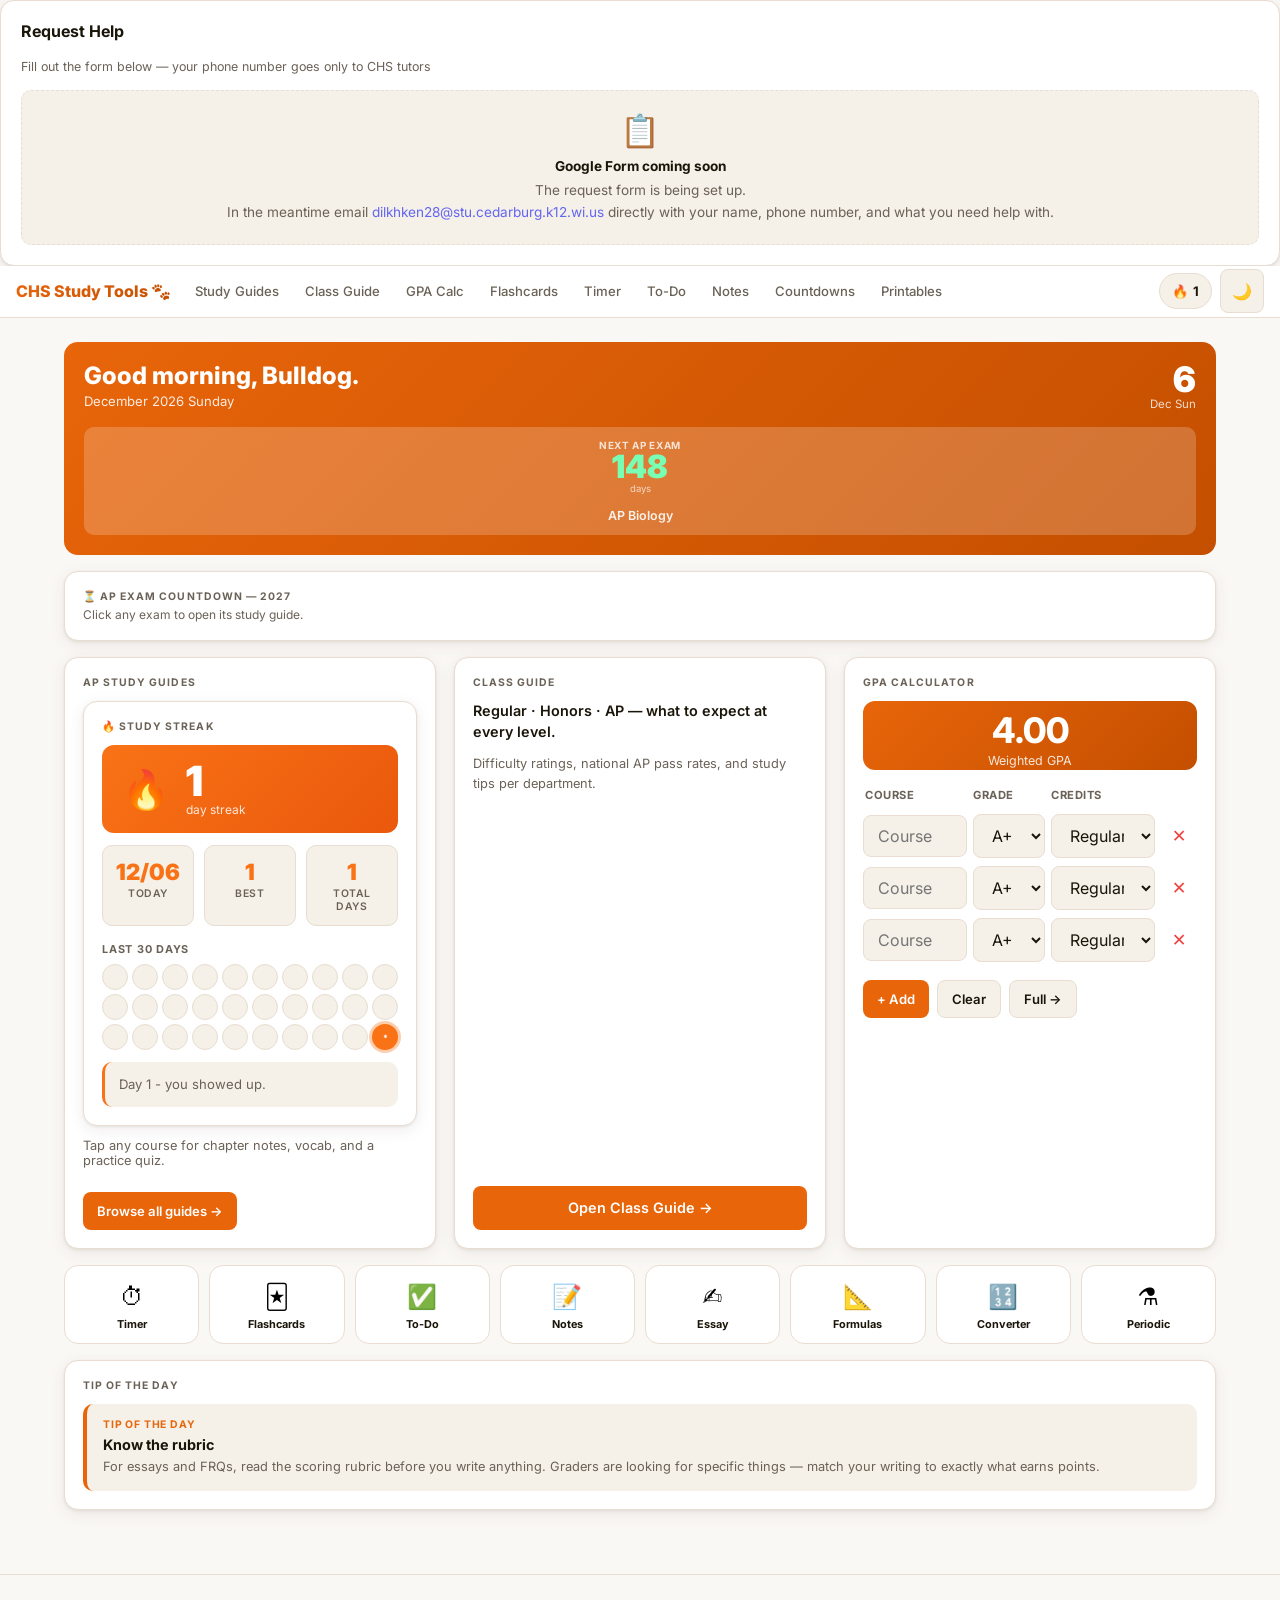
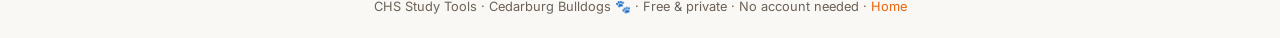
==== commit 9d1324d8: "fix: add Hotline to mobile More sheet, replace form with Google Form embed placeholder" ====
--- a/index.html
+++ b/index.html
@@ -1,4 +1,21 @@
 ﻿<!DOCTYPE html>
+
+</html>
+    <div class="card">
+      <div class="card-title">Request Help</div>
+      <div class="card-subtitle">Fill out the form below — your phone number goes only to CHS tutors</div>
+      <div id="hotlineFormWrap">
+        <div style="background:var(--surface2);border-radius:10px;padding:20px;text-align:center;color:var(--muted);font-size:.85rem;border:1.5px dashed var(--border);">
+          <div style="font-size:2rem;margin-bottom:8px;">📋</div>
+          <div style="font-weight:700;color:var(--text);margin-bottom:6px;">Google Form coming soon</div>
+          <div style="line-height:1.6;">The request form is being set up.<br>In the meantime email <a href="mailto:dilkhken28@stu.cedarburg.k12.wi.us" style="color:#6366f1;">dilkhken28@stu.cedarburg.k12.wi.us</a> directly with your name, phone number, and what you need help with.</div>
+        </div>
+        <!-- SWAP THIS PLACEHOLDER with your Google Form iframe once ready:
+        <iframe src="YOUR_GOOGLE_FORM_URL?embedded=true" width="100%" height="900" frameborder="0" marginheight="0" marginwidth="0" title="Homework Hotline Request Form" style="border-radius:10px;">Loading form...</iframe>
+        -->
+      </div>
+    </div>
+<!DOCTYPE html>
 <html lang="en" data-theme="light">
 <head>
   <meta charset="UTF-8" />
@@ -1169,32 +1186,10 @@
     .streak-dot.off{background:var(--surface2);border:1.5px solid var(--border);}
     .streak-dot.now{background:#f97316;color:#fff;box-shadow:0 0 0 3px rgba(249,115,22,.35);}
     .streak-msg{font-size:.82rem;color:var(--muted);line-height:1.55;background:var(--surface2);border-radius:10px;padding:12px 14px;border-left:3px solid #f97316;}
-
-    /* HOMEWORK HOTLINE */
-    .hotline-hero{background:linear-gradient(135deg,#6366f1,#4f46e5);border-radius:var(--radius);padding:24px 20px;color:#fff;text-align:center;display:flex;flex-direction:column;align-items:center;gap:8px;}
-    .hotline-hero-icon{font-size:3rem;line-height:1;}
-    .hotline-hero-title{font-size:1.4rem;font-weight:900;}
-    .hotline-hero-sub{font-size:.85rem;opacity:.88;max-width:360px;line-height:1.55;}
-    .hotline-status{display:inline-flex;align-items:center;gap:6px;background:rgba(255,255,255,.2);border-radius:99px;padding:4px 12px;font-size:.75rem;font-weight:700;margin-top:4px;}
-    .hotline-status-dot{width:8px;height:8px;border-radius:50%;background:#4ade80;box-shadow:0 0 0 3px rgba(74,222,128,.35);}
-    .hotline-form{display:flex;flex-direction:column;gap:12px;}
-    .hotline-field{display:flex;flex-direction:column;gap:4px;}
-    .hotline-label{font-size:.75rem;font-weight:700;color:var(--muted);text-transform:uppercase;letter-spacing:.06em;}
-    .hotline-submit{background:linear-gradient(135deg,#6366f1,#4f46e5);color:#fff;border:none;border-radius:var(--radius-sm);padding:14px 20px;font-size:1rem;font-weight:700;min-height:52px;cursor:pointer;touch-action:manipulation;transition:opacity var(--transition),transform var(--transition);display:flex;align-items:center;justify-content:center;gap:8px;width:100%;}
-    .hotline-submit:hover{opacity:.9;} .hotline-submit:active{transform:scale(.97);} .hotline-submit:disabled{opacity:.5;cursor:not-allowed;}
-    .hotline-success{display:none;text-align:center;padding:24px 16px;background:var(--surface2);border-radius:var(--radius);border:1.5px solid var(--green);}
-    .hotline-success.show{display:block;}
-    .hotline-success-icon{font-size:3rem;margin-bottom:10px;}
-    .hotline-success-title{font-size:1.1rem;font-weight:800;color:var(--green);margin-bottom:6px;}
-    .hotline-success-sub{font-size:.85rem;color:var(--muted);line-height:1.6;}
-    .hotline-info-grid{display:grid;grid-template-columns:1fr 1fr;gap:10px;}
-    .hotline-info-card{background:var(--surface2);border-radius:var(--radius-sm);padding:14px;border:1.5px solid var(--border);display:flex;flex-direction:column;gap:4px;}
-    .hotline-info-label{font-size:.65rem;font-weight:700;text-transform:uppercase;letter-spacing:.07em;color:var(--muted);}
-    .hotline-info-val{font-size:.9rem;font-weight:700;color:var(--text);}
-    .hotline-error{font-size:.8rem;color:var(--red);margin-top:4px;display:none;}
-    .hotline-error.show{display:block;}
 </style>
 </head>
+
+
 <!-- Google tag (gtag.js) -->
 <script async src="https://www.googletagmanager.com/gtag/js?id=G-6JC6N3JF1J"></script>
 <script>
@@ -1220,7 +1215,6 @@
     <button class="nav-link" data-panel="notes">Notes</button>
     <button class="nav-link" data-panel="countdown">Countdowns</button>
     <button class="nav-link" data-panel="printables">Printables</button>
-    <button class="nav-link" data-panel="hotline" style="color:#6366f1;font-weight:700;">📞 Hotline</button>
   </div>
   <div class="nav-right">
     <button class="streak-badge" id="streakBadge" aria-label="Study streak" onclick="showPanel('home')">&#x1F525; <span id="streakBadgeNum">-</span></button>
@@ -1254,9 +1248,6 @@
     <div class="more-sheet-handle"></div>
     <div class="more-sheet-title">Study Tools</div>
     <div class="more-sheet-grid">
-      <button class="more-sheet-btn" data-panel="hotline" style="border-color:#6366f1;color:#6366f1;">
-        <span class="more-sheet-icon">📞</span> Hotline
-      </button>
       <button class="more-sheet-btn" data-panel="flashcards">
         <span class="more-sheet-icon">🃏</span> Flashcards
       </button>
@@ -1274,6 +1265,9 @@
       </button>
       <button class="more-sheet-btn" data-panel="essay">
         <span class="more-sheet-icon">✍️</span> Essay Outline
+      </button>
+      <button class="more-sheet-btn" data-panel="hotline" style="border-color:#6366f1;color:#6366f1;">
+        <span class="more-sheet-icon">📞</span> Hotline
       </button>
     </div>
     <hr class="more-sheet-divider" />
@@ -1886,109 +1880,6 @@
 <!-- PRINT STUDY GUIDE (hidden, rendered on demand) -->
 <div id="printFrame" style="display:none;" aria-hidden="true"></div>
 
-
-<!-- HOMEWORK HOTLINE -->
-<div class="page-panel" id="panel-hotline">
-  <div class="panel-hero">
-    <div class="panel-hero-inner">
-      <div class="panel-hero-title">📞 <span>Homework Hotline</span></div>
-      <div class="panel-hero-sub">Submit your number and a tutor will text or call you back — usually within the hour</div>
-    </div>
-  </div>
-  <div class="panel-inner single">
-
-    <!-- Hero -->
-    <div class="hotline-hero">
-      <div class="hotline-hero-icon">📞</div>
-      <div class="hotline-hero-title">Homework Hotline</div>
-      <div class="hotline-hero-sub">Stuck on a problem? Submit your phone number and what you need help with. A tutor will reach out ASAP.</div>
-      <div class="hotline-status"><div class="hotline-status-dot"></div>Tutors available — submit a request</div>
-    </div>
-
-    <!-- How it works -->
-    <div class="hotline-info-grid">
-      <div class="hotline-info-card">
-        <div class="hotline-info-label">Response time</div>
-        <div class="hotline-info-val">Usually &lt; 1 hour</div>
-      </div>
-      <div class="hotline-info-card">
-        <div class="hotline-info-label">How you'll hear back</div>
-        <div class="hotline-info-val">Text or call</div>
-      </div>
-      <div class="hotline-info-card">
-        <div class="hotline-info-label">Cost</div>
-        <div class="hotline-info-val">Free — peer tutors</div>
-      </div>
-      <div class="hotline-info-card">
-        <div class="hotline-info-label">Best for</div>
-        <div class="hotline-info-val">AP &amp; Honors courses</div>
-      </div>
-    </div>
-
-    <!-- Form -->
-    <div class="card">
-      <div class="card-title">Request Help</div>
-      <div class="card-subtitle">Your phone number is only shared with tutors — never posted publicly</div>
-
-      <div id="hotlineSuccess" class="hotline-success">
-        <div class="hotline-success-icon">✅</div>
-        <div class="hotline-success-title">Request sent!</div>
-        <div class="hotline-success-sub">A tutor has been notified and will text or call you back soon.<br>Hang tight — help is on the way.</div>
-        <button class="btn btn-ghost btn-sm" style="margin-top:14px;" onclick="hotlineReset()">Send another request</button>
-      </div>
-
-      <form class="hotline-form" id="hotlineForm" onsubmit="hotlineSubmit(event)">
-        <div class="hotline-field">
-          <label class="hotline-label" for="hlName">Your name</label>
-          <input type="text" id="hlName" placeholder="First name" autocomplete="given-name" required />
-        </div>
-        <div class="hotline-field">
-          <label class="hotline-label" for="hlPhone">Phone number</label>
-          <input type="tel" id="hlPhone" placeholder="(262) 555-0100" autocomplete="tel" required />
-          <div class="hotline-error" id="hlPhoneErr">Please enter a valid phone number.</div>
-        </div>
-        <div class="hotline-field">
-          <label class="hotline-label" for="hlSubject">Subject / course</label>
-          <select id="hlSubject" required>
-            <option value="" disabled selected>Select a course...</option>
-            <option value="AP Calculus BC">AP Calculus BC</option>
-            <option value="AP Statistics">AP Statistics</option>
-            <option value="AP U.S. History">AP U.S. History</option>
-            <option value="AP World History">AP World History</option>
-            <option value="AP English Language">AP English Language</option>
-            <option value="AP English Literature">AP English Literature</option>
-            <option value="AP Biology">AP Biology</option>
-            <option value="AP Chemistry">AP Chemistry</option>
-            <option value="AP Physics 1">AP Physics 1</option>
-            <option value="AP Env. Science">AP Env. Science</option>
-            <option value="AP Gov & Politics">AP Gov & Politics</option>
-            <option value="AP Psychology">AP Psychology</option>
-            <option value="AP Human Geography">AP Human Geography</option>
-            <option value="AP Computer Science A">AP Computer Science A</option>
-            <option value="Regular / Honors course">Regular / Honors course</option>
-            <option value="Other">Other</option>
-          </select>
-        </div>
-        <div class="hotline-field">
-          <label class="hotline-label" for="hlMessage">What do you need help with?</label>
-          <textarea id="hlMessage" rows="3" placeholder="e.g. Related rates problem, FRQ practice, understanding the DBQ format..." required></textarea>
-        </div>
-        <div class="hotline-field">
-          <label class="hotline-label" for="hlAvail">When are you available?</label>
-          <input type="text" id="hlAvail" placeholder="e.g. After 4pm today, or anytime this evening" />
-        </div>
-        <button type="submit" class="hotline-submit" id="hlSubmitBtn">
-          <span>📞</span> Send Request
-        </button>
-        <div class="hotline-error" id="hlSubmitErr"></div>
-        <div style="font-size:.72rem;color:var(--muted);line-height:1.55;text-align:center;">
-          By submitting you agree to share your phone number with CHS tutors for the purpose of homework help.
-        </div>
-      </form>
-    </div>
-
-  </div>
-</div>
 <footer>
   CHS Study Tools · Cedarburg Bulldogs 🐾 · Free &amp; private · No account needed ·
   <button style="background:none;border:none;color:var(--accent);font-size:.8rem;cursor:pointer;font-family:inherit;" onclick="showPanel('home')">Home</button>
@@ -4158,85 +4049,6 @@
   todoSave();
   noteSave();
 });
-
-// =========================================================
-// HOMEWORK HOTLINE
-// =========================================================
-var HOTLINE_SCRIPT_URL = 'YOUR_GOOGLE_APPS_SCRIPT_URL_HERE';
-var HOTLINE_EMAIL      = 'dilkhken28@stu.cedarburg.k12.wi.us';
-
-function hotlineSubmit(e) {
-  e.preventDefault();
-  var name    = document.getElementById('hlName').value.trim();
-  var phone   = document.getElementById('hlPhone').value.trim();
-  var subject = document.getElementById('hlSubject').value;
-  var message = document.getElementById('hlMessage').value.trim();
-  var avail   = document.getElementById('hlAvail').value.trim();
-  var errEl   = document.getElementById('hlSubmitErr');
-  var phoneErrEl = document.getElementById('hlPhoneErr');
-
-  // Basic phone validation
-  var cleanPhone = phone.replace(/\D/g, '');
-  if (cleanPhone.length < 10) {
-    phoneErrEl.classList.add('show');
-    document.getElementById('hlPhone').focus();
-    return;
-  }
-  phoneErrEl.classList.remove('show');
-  errEl.style.display = 'none';
-
-  var btn = document.getElementById('hlSubmitBtn');
-  btn.disabled = true;
-  btn.innerHTML = '<span>⏳</span> Sending...';
-
-  var payload = { name: name, phone: phone, subject: subject, message: message, availability: avail, timestamp: new Date().toLocaleString() };
-
-  // Try Google Apps Script first; fall back to mailto if not configured
-  if (HOTLINE_SCRIPT_URL === 'YOUR_GOOGLE_APPS_SCRIPT_URL_HERE') {
-    // Fallback: open mailto link
-    var body = 'HOMEWORK HOTLINE REQUEST' +
-      '%0A%0AName: ' + encodeURIComponent(name) +
-      '%0APhone: ' + encodeURIComponent(phone) +
-      '%0ACourse: ' + encodeURIComponent(subject) +
-      '%0AMessage: ' + encodeURIComponent(message) +
-      '%0AAvailable: ' + encodeURIComponent(avail || 'Not specified') +
-      '%0ATime: ' + encodeURIComponent(new Date().toLocaleString());
-    window.location.href = 'mailto:' + HOTLINE_EMAIL +
-      '?subject=' + encodeURIComponent('Homework Hotline: ' + subject) +
-      '&body=' + body;
-    hotlineShowSuccess();
-    btn.disabled = false;
-    btn.innerHTML = '<span>📞</span> Send Request';
-    return;
-  }
-
-  // Google Apps Script fetch
-  fetch(HOTLINE_SCRIPT_URL, {
-    method: 'POST',
-    mode: 'no-cors',
-    headers: { 'Content-Type': 'application/json' },
-    body: JSON.stringify(payload)
-  }).then(function() {
-    hotlineShowSuccess();
-  }).catch(function(err) {
-    errEl.textContent = 'Something went wrong. Try emailing ' + HOTLINE_EMAIL + ' directly.';
-    errEl.style.display = 'block';
-  }).finally(function() {
-    btn.disabled = false;
-    btn.innerHTML = '<span>📞</span> Send Request';
-  });
-}
-
-function hotlineShowSuccess() {
-  document.getElementById('hotlineForm').style.display = 'none';
-  document.getElementById('hotlineSuccess').classList.add('show');
-}
-
-function hotlineReset() {
-  document.getElementById('hotlineForm').reset();
-  document.getElementById('hotlineForm').style.display = 'flex';
-  document.getElementById('hotlineSuccess').classList.remove('show');
-}
 </script>
 </body>
 </html>
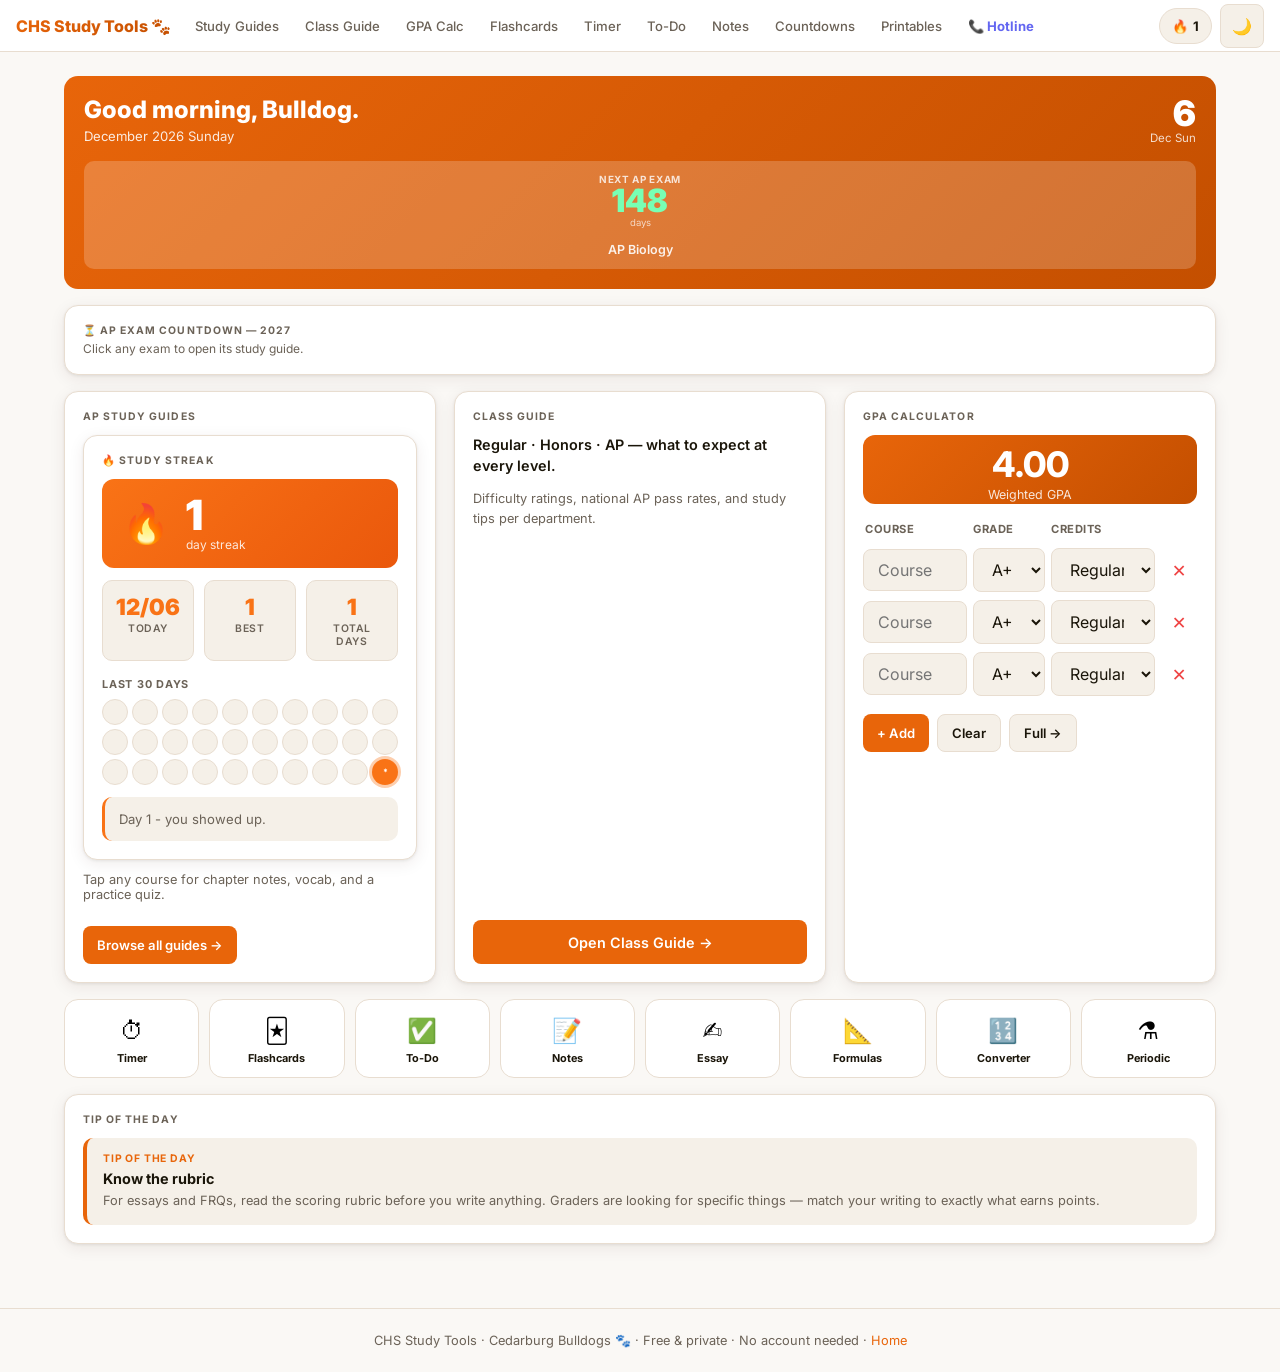
==== commit 6bae270e: "add: Homework Hotline with embedded Google Form, mobile more-sheet, desktop nav" ====
--- a/index.html
+++ b/index.html
@@ -1,21 +1,4 @@
 ﻿<!DOCTYPE html>
-
-</html>
-    <div class="card">
-      <div class="card-title">Request Help</div>
-      <div class="card-subtitle">Fill out the form below — your phone number goes only to CHS tutors</div>
-      <div id="hotlineFormWrap">
-        <div style="background:var(--surface2);border-radius:10px;padding:20px;text-align:center;color:var(--muted);font-size:.85rem;border:1.5px dashed var(--border);">
-          <div style="font-size:2rem;margin-bottom:8px;">📋</div>
-          <div style="font-weight:700;color:var(--text);margin-bottom:6px;">Google Form coming soon</div>
-          <div style="line-height:1.6;">The request form is being set up.<br>In the meantime email <a href="mailto:dilkhken28@stu.cedarburg.k12.wi.us" style="color:#6366f1;">dilkhken28@stu.cedarburg.k12.wi.us</a> directly with your name, phone number, and what you need help with.</div>
-        </div>
-        <!-- SWAP THIS PLACEHOLDER with your Google Form iframe once ready:
-        <iframe src="YOUR_GOOGLE_FORM_URL?embedded=true" width="100%" height="900" frameborder="0" marginheight="0" marginwidth="0" title="Homework Hotline Request Form" style="border-radius:10px;">Loading form...</iframe>
-        -->
-      </div>
-    </div>
-<!DOCTYPE html>
 <html lang="en" data-theme="light">
 <head>
   <meta charset="UTF-8" />
@@ -1186,10 +1169,22 @@
     .streak-dot.off{background:var(--surface2);border:1.5px solid var(--border);}
     .streak-dot.now{background:#f97316;color:#fff;box-shadow:0 0 0 3px rgba(249,115,22,.35);}
     .streak-msg{font-size:.82rem;color:var(--muted);line-height:1.55;background:var(--surface2);border-radius:10px;padding:12px 14px;border-left:3px solid #f97316;}
+
+    /* HOMEWORK HOTLINE */
+    .hotline-hero{background:linear-gradient(135deg,#6366f1,#4f46e5);border-radius:var(--radius);padding:24px 20px;color:#fff;text-align:center;display:flex;flex-direction:column;align-items:center;gap:8px;}
+    .hotline-hero-icon{font-size:3rem;line-height:1;}
+    .hotline-hero-title{font-size:1.4rem;font-weight:900;}
+    .hotline-hero-sub{font-size:.85rem;opacity:.88;max-width:420px;line-height:1.55;}
+    .hotline-status{display:inline-flex;align-items:center;gap:6px;background:rgba(255,255,255,.2);border-radius:99px;padding:4px 12px;font-size:.75rem;font-weight:700;margin-top:4px;}
+    .hotline-status-dot{width:8px;height:8px;border-radius:50%;background:#4ade80;box-shadow:0 0 0 3px rgba(74,222,128,.35);}
+    .hotline-info-grid{display:grid;grid-template-columns:1fr 1fr;gap:10px;}
+    .hotline-info-card{background:var(--surface2);border-radius:var(--radius-sm);padding:14px;border:1.5px solid var(--border);display:flex;flex-direction:column;gap:4px;}
+    .hotline-info-label{font-size:.65rem;font-weight:700;text-transform:uppercase;letter-spacing:.07em;color:var(--muted);}
+    .hotline-info-val{font-size:.9rem;font-weight:700;color:var(--text);}
+    .hotline-iframe{width:100%;min-height:740px;border:none;border-radius:10px;display:block;}
+    @media(max-width:480px){.hotline-info-grid{grid-template-columns:1fr;} .hotline-iframe{min-height:900px;}}
 </style>
 </head>
-
-
 <!-- Google tag (gtag.js) -->
 <script async src="https://www.googletagmanager.com/gtag/js?id=G-6JC6N3JF1J"></script>
 <script>
@@ -1215,6 +1210,7 @@
     <button class="nav-link" data-panel="notes">Notes</button>
     <button class="nav-link" data-panel="countdown">Countdowns</button>
     <button class="nav-link" data-panel="printables">Printables</button>
+    <button class="nav-link" data-panel="hotline" style="color:#6366f1;font-weight:700;">&#x1F4DE; Hotline</button>
   </div>
   <div class="nav-right">
     <button class="streak-badge" id="streakBadge" aria-label="Study streak" onclick="showPanel('home')">&#x1F525; <span id="streakBadgeNum">-</span></button>
@@ -1267,7 +1263,7 @@
         <span class="more-sheet-icon">✍️</span> Essay Outline
       </button>
       <button class="more-sheet-btn" data-panel="hotline" style="border-color:#6366f1;color:#6366f1;">
-        <span class="more-sheet-icon">📞</span> Hotline
+        <span class="more-sheet-icon">&#x1F4DE;</span> Hotline
       </button>
     </div>
     <hr class="more-sheet-divider" />
@@ -1880,6 +1876,46 @@
 <!-- PRINT STUDY GUIDE (hidden, rendered on demand) -->
 <div id="printFrame" style="display:none;" aria-hidden="true"></div>
 
+
+<!-- HOMEWORK HOTLINE -->
+<div class="page-panel" id="panel-hotline">
+  <div class="panel-hero">
+    <div class="panel-hero-inner">
+      <div class="panel-hero-title">&#x1F4DE; <span>Homework Hotline</span></div>
+      <div class="panel-hero-sub">Get help from a peer tutor — fill out the form and they will text or call you back</div>
+    </div>
+  </div>
+  <div class="panel-inner single">
+
+    <div class="hotline-hero">
+      <div class="hotline-hero-icon">&#x1F4DE;</div>
+      <div class="hotline-hero-title">Homework Hotline</div>
+      <div class="hotline-hero-sub">Stuck on a problem? Submit your phone number below and a CHS tutor will reach out ASAP.</div>
+      <div class="hotline-status"><div class="hotline-status-dot"></div>Tutors available &mdash; submit a request</div>
+    </div>
+
+    <div class="hotline-info-grid">
+      <div class="hotline-info-card"><div class="hotline-info-label">Response time</div><div class="hotline-info-val">Usually &lt; 1 hour</div></div>
+      <div class="hotline-info-card"><div class="hotline-info-label">How you hear back</div><div class="hotline-info-val">Text or call</div></div>
+      <div class="hotline-info-card"><div class="hotline-info-label">Cost</div><div class="hotline-info-val">Free &mdash; peer tutors</div></div>
+      <div class="hotline-info-card"><div class="hotline-info-label">Best for</div><div class="hotline-info-val">AP &amp; Honors</div></div>
+    </div>
+
+    <div class="card">
+      <div class="card-title">Request Help</div>
+      <div class="card-subtitle">Your phone number is only shared with CHS tutors &mdash; never posted publicly</div>
+      <iframe
+        class="hotline-iframe"
+        src="https://docs.google.com/forms/d/e/1FAIpQLSftqryqSBoGu2MqZ0Lzz7LxXv5sBZM_smnvweTKJJwk0ByoNw/viewform?embedded=true"
+        title="Homework Hotline Request Form"
+        aria-label="Homework Hotline request form"
+        loading="lazy">
+        Loading form&hellip;
+      </iframe>
+    </div>
+
+  </div>
+</div>
 <footer>
   CHS Study Tools · Cedarburg Bulldogs 🐾 · Free &amp; private · No account needed ·
   <button style="background:none;border:none;color:var(--accent);font-size:.8rem;cursor:pointer;font-family:inherit;" onclick="showPanel('home')">Home</button>
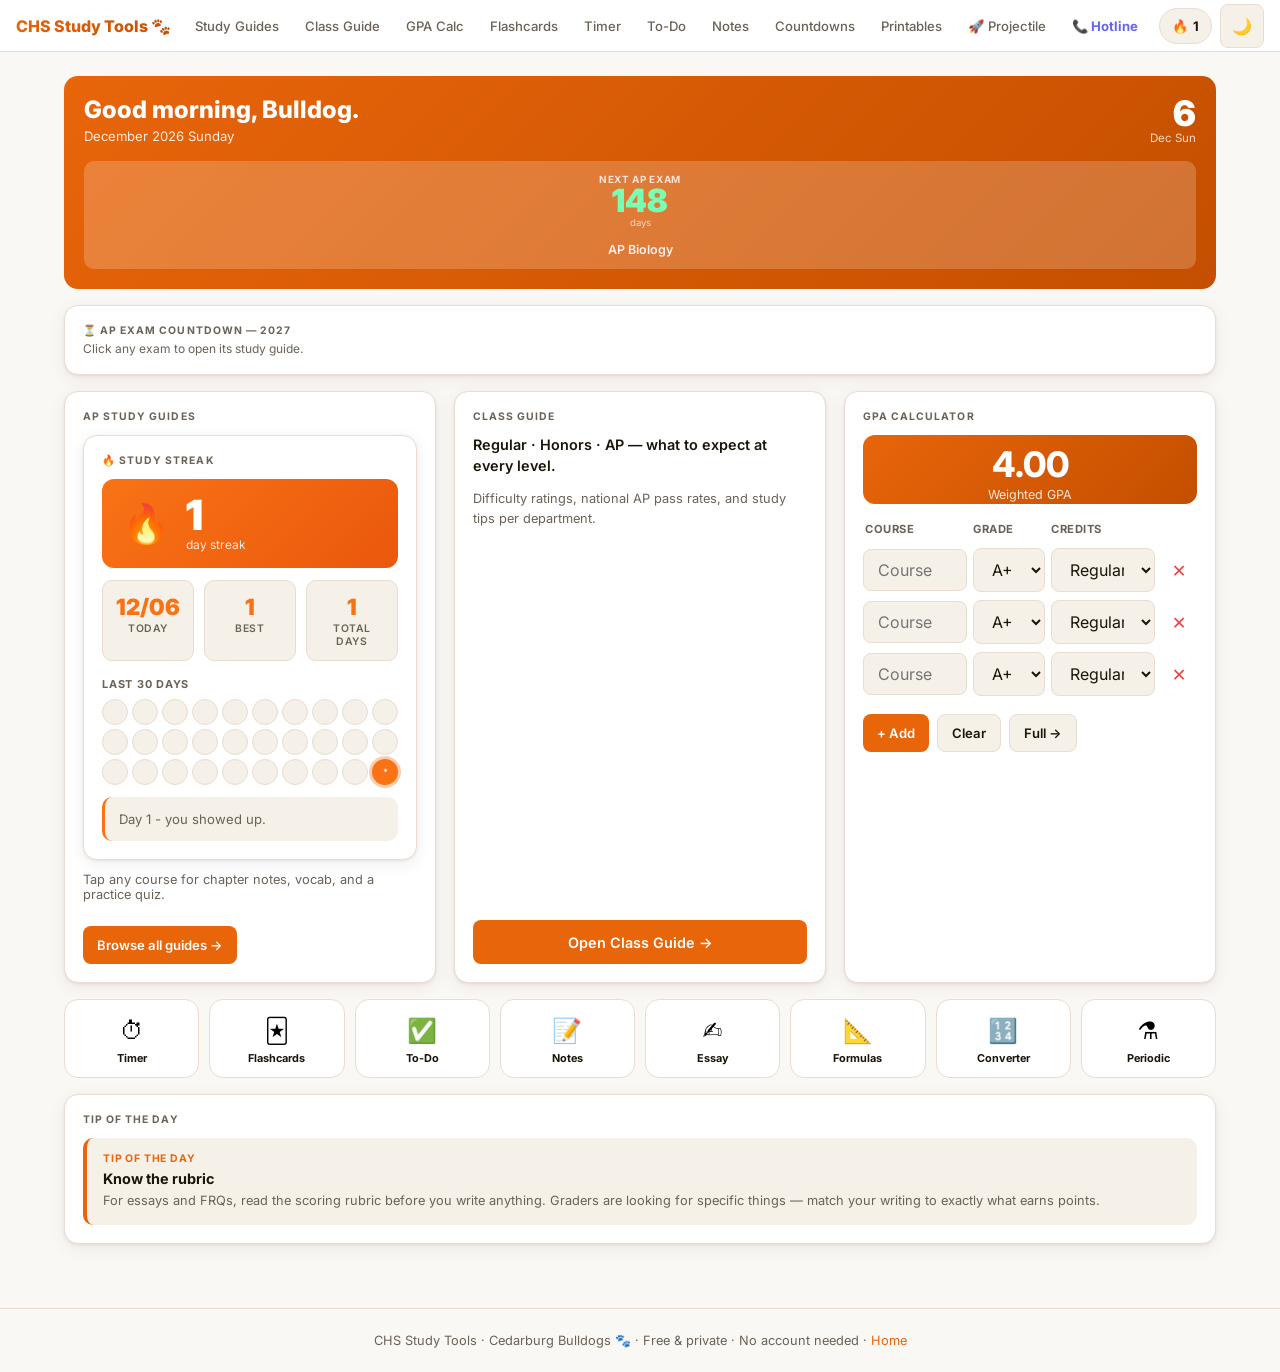
==== commit 32d2ae2a: "add projectile calculator to desktop nav" ====
--- a/index.html
+++ b/index.html
@@ -1183,6 +1183,23 @@
     .hotline-info-val{font-size:.9rem;font-weight:700;color:var(--text);}
     .hotline-iframe{width:100%;min-height:740px;border:none;border-radius:10px;display:block;}
     @media(max-width:480px){.hotline-info-grid{grid-template-columns:1fr;} .hotline-iframe{min-height:900px;}}
+
+    /* PROJECTILE CALCULATOR */
+    .proj-grid{display:grid;grid-template-columns:1fr 1fr;gap:10px;}
+    .proj-field{display:flex;flex-direction:column;gap:4px;}
+    .proj-label{font-size:.75rem;font-weight:700;color:var(--muted);text-transform:uppercase;letter-spacing:.06em;}
+    .proj-unit{font-size:.72rem;color:var(--muted);margin-top:2px;}
+    .proj-canvas-wrap{background:var(--surface2);border-radius:12px;border:1.5px solid var(--border);overflow:hidden;position:relative;}
+    .proj-canvas{display:block;width:100%;height:auto;}
+    .proj-results{display:grid;grid-template-columns:repeat(auto-fill,minmax(130px,1fr));gap:8px;}
+    .proj-result-card{background:var(--surface2);border-radius:10px;padding:12px 14px;border:1.5px solid var(--border);}
+    .proj-result-label{font-size:.65rem;font-weight:700;text-transform:uppercase;letter-spacing:.06em;color:var(--muted);margin-bottom:4px;}
+    .proj-result-val{font-size:1.25rem;font-weight:900;color:var(--accent);}
+    .proj-result-unit{font-size:.7rem;color:var(--muted);margin-top:1px;}
+    .proj-steps{display:flex;flex-direction:column;gap:8px;}
+    .proj-step{background:var(--surface2);border-radius:8px;padding:10px 14px;font-size:.82rem;line-height:1.6;border-left:3px solid var(--accent);}
+    .proj-step code{background:var(--border);border-radius:4px;padding:1px 5px;font-size:.8rem;}
+    @media(max-width:480px){.proj-grid{grid-template-columns:1fr;}}
 </style>
 </head>
 <!-- Google tag (gtag.js) -->
@@ -1210,6 +1227,7 @@
     <button class="nav-link" data-panel="notes">Notes</button>
     <button class="nav-link" data-panel="countdown">Countdowns</button>
     <button class="nav-link" data-panel="printables">Printables</button>
+    <button class="nav-link" data-panel="projectile">&#x1F680; Projectile</button>
     <button class="nav-link" data-panel="hotline" style="color:#6366f1;font-weight:700;">&#x1F4DE; Hotline</button>
   </div>
   <div class="nav-right">
@@ -1275,6 +1293,9 @@
       <button class="more-sheet-btn" data-panel="converter">
         <span class="more-sheet-icon">🔢</span> Converter
       </button>
+      <button class="more-sheet-btn" data-panel="projectile">
+        <span class="more-sheet-icon">&#x1F680;</span> Projectile
+      </button>
       <button class="more-sheet-btn" data-panel="periodic">
         <span class="more-sheet-icon">⚗️</span> Periodic Table
       </button>
@@ -1912,6 +1933,102 @@
         loading="lazy">
         Loading form&hellip;
       </iframe>
+    </div>
+
+  </div>
+</div>
+
+<!-- PROJECTILE CALCULATOR -->
+<div class="page-panel" id="panel-projectile">
+  <div class="panel-hero">
+    <div class="panel-hero-inner">
+      <div class="panel-hero-title">&#x1F680; Projectile Calculator</div>
+      <div class="panel-hero-sub">Enter launch conditions &mdash; get full trajectory analysis with a live diagram</div>
+    </div>
+  </div>
+  <div class="panel-inner single">
+
+    <!-- Inputs -->
+    <div class="card">
+      <div class="card-title">Launch Conditions</div>
+      <div class="proj-grid">
+        <div class="proj-field">
+          <label class="proj-label" for="projV0">Initial Speed</label>
+          <input type="number" id="projV0" placeholder="20" min="0" max="1000" step="0.1" oninput="projCalc()" />
+          <div class="proj-unit">m/s</div>
+        </div>
+        <div class="proj-field">
+          <label class="proj-label" for="projAngle">Launch Angle</label>
+          <input type="number" id="projAngle" placeholder="45" min="0" max="90" step="0.5" oninput="projCalc()" />
+          <div class="proj-unit">degrees (0&ndash;90)</div>
+        </div>
+        <div class="proj-field">
+          <label class="proj-label" for="projH0">Initial Height</label>
+          <input type="number" id="projH0" placeholder="0" min="0" max="10000" step="0.1" oninput="projCalc()" />
+          <div class="proj-unit">m (0 = ground level)</div>
+        </div>
+        <div class="proj-field">
+          <label class="proj-label" for="projG">Gravity</label>
+          <select id="projG" onchange="projCalc()">
+            <option value="9.8">9.8 m/s&sup2; &mdash; Earth</option>
+            <option value="9.81">9.81 m/s&sup2; &mdash; Earth (precise)</option>
+            <option value="1.62">1.62 m/s&sup2; &mdash; Moon</option>
+            <option value="3.72">3.72 m/s&sup2; &mdash; Mars</option>
+            <option value="24.8">24.8 m/s&sup2; &mdash; Jupiter</option>
+          </select>
+          <div class="proj-unit">gravitational acceleration</div>
+        </div>
+      </div>
+    </div>
+
+    <!-- Canvas diagram -->
+    <div class="proj-canvas-wrap card" style="padding:12px;">
+      <div class="card-title" style="margin-bottom:8px;">Trajectory Diagram</div>
+      <canvas class="proj-canvas" id="projCanvas" width="600" height="300" aria-label="Projectile trajectory diagram"></canvas>
+      <div style="font-size:.7rem;color:var(--muted);text-align:center;margin-top:6px;" id="projCanvasLabel">Enter values above to see the trajectory</div>
+    </div>
+
+    <!-- Results -->
+    <div class="card" id="projResultsCard" style="display:none;">
+      <div class="card-title">Results</div>
+      <div class="proj-results">
+        <div class="proj-result-card">
+          <div class="proj-result-label">Max Height</div>
+          <div class="proj-result-val" id="projMaxH">—</div>
+          <div class="proj-result-unit">meters above launch</div>
+        </div>
+        <div class="proj-result-card">
+          <div class="proj-result-label">Range</div>
+          <div class="proj-result-val" id="projRange">—</div>
+          <div class="proj-result-unit">meters horizontal</div>
+        </div>
+        <div class="proj-result-card">
+          <div class="proj-result-label">Flight Time</div>
+          <div class="proj-result-val" id="projTime">—</div>
+          <div class="proj-result-unit">seconds</div>
+        </div>
+        <div class="proj-result-card">
+          <div class="proj-result-label">Vx (horizontal)</div>
+          <div class="proj-result-val" id="projVx">—</div>
+          <div class="proj-result-unit">m/s (constant)</div>
+        </div>
+        <div class="proj-result-card">
+          <div class="proj-result-label">Vy initial</div>
+          <div class="proj-result-val" id="projVy0">—</div>
+          <div class="proj-result-unit">m/s upward</div>
+        </div>
+        <div class="proj-result-card">
+          <div class="proj-result-label">Impact Speed</div>
+          <div class="proj-result-val" id="projVf">—</div>
+          <div class="proj-result-unit">m/s at landing</div>
+        </div>
+      </div>
+    </div>
+
+    <!-- Step-by-step work -->
+    <div class="card" id="projStepsCard" style="display:none;">
+      <div class="card-title">Step-by-Step Solution</div>
+      <div class="proj-steps" id="projSteps"></div>
     </div>
 
   </div>
@@ -4085,6 +4202,243 @@
   todoSave();
   noteSave();
 });
+
+// =========================================================
+// PROJECTILE MOTION CALCULATOR
+// =========================================================
+function projCalc() {
+  var v0    = parseFloat(document.getElementById('projV0').value);
+  var angle = parseFloat(document.getElementById('projAngle').value);
+  var h0    = parseFloat(document.getElementById('projH0').value) || 0;
+  var g     = parseFloat(document.getElementById('projG').value) || 9.8;
+
+  if (isNaN(v0) || isNaN(angle) || v0 < 0 || angle < 0 || angle > 90) {
+    projDrawEmpty();
+    return;
+  }
+
+  var rad = angle * Math.PI / 180;
+  var vx  = v0 * Math.cos(rad);
+  var vy0 = v0 * Math.sin(rad);
+
+  // Time to peak: vy0 / g
+  var tPeak = vy0 / g;
+
+  // Max height above launch
+  var hPeak = h0 + vy0 * tPeak - 0.5 * g * tPeak * tPeak;
+
+  // Total flight time (quadratic: h0 + vy0*t - 0.5*g*t^2 = 0)
+  // 0.5g*t^2 - vy0*t - h0 = 0
+  var disc = vy0 * vy0 + 2 * g * h0;
+  var tFlight = (vy0 + Math.sqrt(disc)) / g;
+
+  // Range
+  var range = vx * tFlight;
+
+  // Impact speed
+  var vyFinal = vy0 - g * tFlight;
+  var vFinal  = Math.sqrt(vx * vx + vyFinal * vyFinal);
+
+  // Display results
+  var r = function(n) { return Math.round(n * 100) / 100; };
+  document.getElementById('projMaxH').textContent  = r(hPeak - h0);
+  document.getElementById('projRange').textContent = r(range);
+  document.getElementById('projTime').textContent  = r(tFlight);
+  document.getElementById('projVx').textContent    = r(vx);
+  document.getElementById('projVy0').textContent   = r(vy0);
+  document.getElementById('projVf').textContent    = r(vFinal);
+
+  document.getElementById('projResultsCard').style.display = '';
+  document.getElementById('projStepsCard').style.display   = '';
+
+  // Steps
+  var steps = document.getElementById('projSteps');
+  steps.innerHTML = [
+    '<div class="proj-step"><strong>1. Decompose velocity</strong><br>Vx = v&#8320; &times; cos(&theta;) = <code>' + r(v0) + ' &times; cos(' + angle + '&deg;) = ' + r(vx) + ' m/s</code><br>Vy&#8320; = v&#8320; &times; sin(&theta;) = <code>' + r(v0) + ' &times; sin(' + angle + '&deg;) = ' + r(vy0) + ' m/s</code></div>',
+    '<div class="proj-step"><strong>2. Time to peak</strong><br>t&#7525;&#7497;&#7490;&#7478; = Vy&#8320; / g = <code>' + r(vy0) + ' / ' + g + ' = ' + r(tPeak) + ' s</code></div>',
+    '<div class="proj-step"><strong>3. Maximum height</strong><br>h&#7504;&#7490;&#7490; = h&#8320; + Vy&#8320;&sup2; / (2g) = <code>' + r(h0) + ' + ' + r(vy0*vy0) + ' / (2 &times; ' + g + ') = ' + r(hPeak) + ' m</code> (above ground)</div>',
+    '<div class="proj-step"><strong>4. Total flight time</strong><br>Solve 0 = h&#8320; + Vy&#8320;t &minus; &frac12;gt&sup2; &rarr; <code>t = (Vy&#8320; + &radic;(Vy&#8320;&sup2; + 2gh&#8320;)) / g = ' + r(tFlight) + ' s</code></div>',
+    '<div class="proj-step"><strong>5. Horizontal range</strong><br>R = Vx &times; t = <code>' + r(vx) + ' &times; ' + r(tFlight) + ' = ' + r(range) + ' m</code></div>',
+    '<div class="proj-step"><strong>6. Impact speed</strong><br>Vy&#7522; = Vy&#8320; &minus; g&times;t = <code>' + r(vy0) + ' &minus; ' + g + ' &times; ' + r(tFlight) + ' = ' + r(vyFinal) + ' m/s</code><br>|v&#7522;| = &radic;(Vx&sup2; + Vy&#7522;&sup2;) = <code>&radic;(' + r(vx*vx) + ' + ' + r(vyFinal*vyFinal) + ') = ' + r(vFinal) + ' m/s</code></div>'
+  ].join('');
+
+  // Draw trajectory
+  projDraw(vx, vy0, h0, g, tFlight, tPeak, hPeak, range);
+}
+
+function projDraw(vx, vy0, h0, g, tFlight, tPeak, hPeak, range) {
+  var canvas = document.getElementById('projCanvas');
+  if (!canvas) return;
+  var ctx = canvas.getContext('2d');
+  var W = canvas.width, H = canvas.height;
+  var pad = { top: 36, right: 20, bottom: 48, left: 52 };
+  var plotW = W - pad.left - pad.right;
+  var plotH = H - pad.top  - pad.bottom;
+
+  ctx.clearRect(0, 0, W, H);
+
+  // Theme detection
+  var isDark = document.documentElement.getAttribute('data-theme') === 'dark';
+  var colBg    = isDark ? '#1c1409' : '#faf8f5';
+  var colGrid  = isDark ? '#3a2a18' : '#e8ddd0';
+  var colText  = isDark ? '#a89070' : '#6b6257';
+  var colPath  = '#e8650a';
+  var colPeak  = '#10b981';
+  var colGnd   = isDark ? '#3a2a18' : '#d1c5b0';
+
+  // Background
+  ctx.fillStyle = colBg;
+  ctx.fillRect(0, 0, W, H);
+
+  // Scale: x from 0 to range, y from 0 to hPeak (or h0 if angle=0)
+  var yMax = Math.max(hPeak, h0) * 1.15 + 1;
+  var xMax = range * 1.08 + 1;
+
+  var toX = function(x) { return pad.left + (x / xMax) * plotW; };
+  var toY = function(y) { return pad.top + plotH - (y / yMax) * plotH; };
+
+  // Grid lines
+  ctx.strokeStyle = colGrid;
+  ctx.lineWidth = 1;
+  ctx.setLineDash([3, 4]);
+  for (var i = 0; i <= 4; i++) {
+    var gx = pad.left + (i / 4) * plotW;
+    var gy = pad.top  + (i / 4) * plotH;
+    ctx.beginPath(); ctx.moveTo(gx, pad.top);    ctx.lineTo(gx, pad.top + plotH); ctx.stroke();
+    ctx.beginPath(); ctx.moveTo(pad.left, gy);   ctx.lineTo(pad.left + plotW, gy); ctx.stroke();
+  }
+  ctx.setLineDash([]);
+
+  // Ground line
+  ctx.strokeStyle = colGnd;
+  ctx.lineWidth = 2;
+  ctx.beginPath();
+  ctx.moveTo(pad.left, toY(0));
+  ctx.lineTo(pad.left + plotW, toY(0));
+  ctx.stroke();
+
+  // Axes
+  ctx.strokeStyle = colText;
+  ctx.lineWidth = 1.5;
+  ctx.beginPath();
+  ctx.moveTo(pad.left, pad.top);
+  ctx.lineTo(pad.left, pad.top + plotH);
+  ctx.lineTo(pad.left + plotW, pad.top + plotH);
+  ctx.stroke();
+
+  // Axis labels
+  ctx.fillStyle = colText;
+  ctx.font = '11px Inter, sans-serif';
+  ctx.textAlign = 'center';
+  ctx.fillText('Range (m)', pad.left + plotW / 2, H - 8);
+  ctx.save();
+  ctx.translate(14, pad.top + plotH / 2);
+  ctx.rotate(-Math.PI / 2);
+  ctx.fillText('Height (m)', 0, 0);
+  ctx.restore();
+
+  // Tick values
+  ctx.font = '10px Inter, sans-serif';
+  ctx.textAlign = 'center';
+  for (var i = 0; i <= 4; i++) {
+    var xVal = (xMax * i / 4);
+    var yVal = (yMax * (4 - i) / 4);
+    ctx.fillStyle = colText;
+    ctx.fillText(Math.round(xVal * 10) / 10, toX(xVal), pad.top + plotH + 16);
+    ctx.textAlign = 'right';
+    ctx.fillText(Math.round(yVal * 10) / 10, pad.left - 6, toY(yVal) + 4);
+    ctx.textAlign = 'center';
+  }
+
+  // Trajectory path
+  var steps = 200;
+  ctx.strokeStyle = colPath;
+  ctx.lineWidth = 2.5;
+  ctx.lineJoin = 'round';
+  ctx.beginPath();
+  for (var i = 0; i <= steps; i++) {
+    var t  = (tFlight * i) / steps;
+    var px = vx * t;
+    var py = h0 + vy0 * t - 0.5 * g * t * t;
+    if (py < 0) break;
+    var cx2 = toX(px), cy2 = toY(py);
+    if (i === 0) ctx.moveTo(cx2, cy2); else ctx.lineTo(cx2, cy2);
+  }
+  ctx.stroke();
+
+  // Launch arrow
+  var arrowLen = 28;
+  var rad = Math.atan2(vy0, vx);
+  var ax = toX(0), ay = toY(h0);
+  ctx.strokeStyle = '#3b82f6';
+  ctx.lineWidth = 2;
+  ctx.beginPath();
+  ctx.moveTo(ax, ay);
+  ctx.lineTo(ax + arrowLen * Math.cos(rad), ay - arrowLen * Math.sin(rad));
+  ctx.stroke();
+  // arrowhead
+  var hRad = Math.atan2(-Math.sin(rad), Math.cos(rad));
+  ctx.fillStyle = '#3b82f6';
+  ctx.beginPath();
+  var ex = ax + arrowLen * Math.cos(rad), ey = ay - arrowLen * Math.sin(rad);
+  ctx.moveTo(ex, ey);
+  ctx.lineTo(ex - 8 * Math.cos(rad - 0.4), ey + 8 * Math.sin(rad - 0.4));
+  ctx.lineTo(ex - 8 * Math.cos(rad + 0.4), ey + 8 * Math.sin(rad + 0.4));
+  ctx.closePath(); ctx.fill();
+
+  // Peak dot + label
+  ctx.fillStyle = colPeak;
+  ctx.beginPath();
+  ctx.arc(toX(vx * tPeak), toY(hPeak), 5, 0, Math.PI * 2);
+  ctx.fill();
+  ctx.fillStyle = colPeak;
+  ctx.font = 'bold 11px Inter, sans-serif';
+  ctx.textAlign = 'center';
+  ctx.fillText('Peak ' + (Math.round((hPeak - h0) * 10) / 10) + 'm', toX(vx * tPeak), toY(hPeak) - 10);
+
+  // Launch dot
+  ctx.fillStyle = '#3b82f6';
+  ctx.beginPath();
+  ctx.arc(toX(0), toY(h0), 5, 0, Math.PI * 2);
+  ctx.fill();
+
+  // Landing dot
+  ctx.fillStyle = colPath;
+  ctx.beginPath();
+  ctx.arc(toX(range), toY(0), 5, 0, Math.PI * 2);
+  ctx.fill();
+  ctx.fillStyle = colText;
+  ctx.font = '11px Inter, sans-serif';
+  ctx.textAlign = 'center';
+  ctx.fillText(Math.round(range * 10) / 10 + 'm', toX(range), toY(0) + 22);
+
+  document.getElementById('projCanvasLabel').textContent =
+    'Blue = launch vector  |  Orange = trajectory  |  Green = peak  |  Dots = key points';
+}
+
+function projDrawEmpty() {
+  var canvas = document.getElementById('projCanvas');
+  if (!canvas) return;
+  var ctx = canvas.getContext('2d');
+  var isDark = document.documentElement.getAttribute('data-theme') === 'dark';
+  ctx.clearRect(0, 0, canvas.width, canvas.height);
+  ctx.fillStyle = isDark ? '#1c1409' : '#faf8f5';
+  ctx.fillRect(0, 0, canvas.width, canvas.height);
+  ctx.fillStyle = isDark ? '#a89070' : '#6b6257';
+  ctx.font = '14px Inter, sans-serif';
+  ctx.textAlign = 'center';
+  ctx.fillText('Enter speed and angle above to see the trajectory', canvas.width / 2, canvas.height / 2);
+}
+
+// Redraw on theme change
+var _projOrigSetTheme = window.setTheme;
+if (typeof setTheme === 'function') {
+  window.setTheme = function(dark) {
+    _projOrigSetTheme(dark);
+    var v0 = document.getElementById('projV0');
+    if (v0 && v0.value) projCalc(); else projDrawEmpty();
+  };
+}
 </script>
 </body>
 </html>
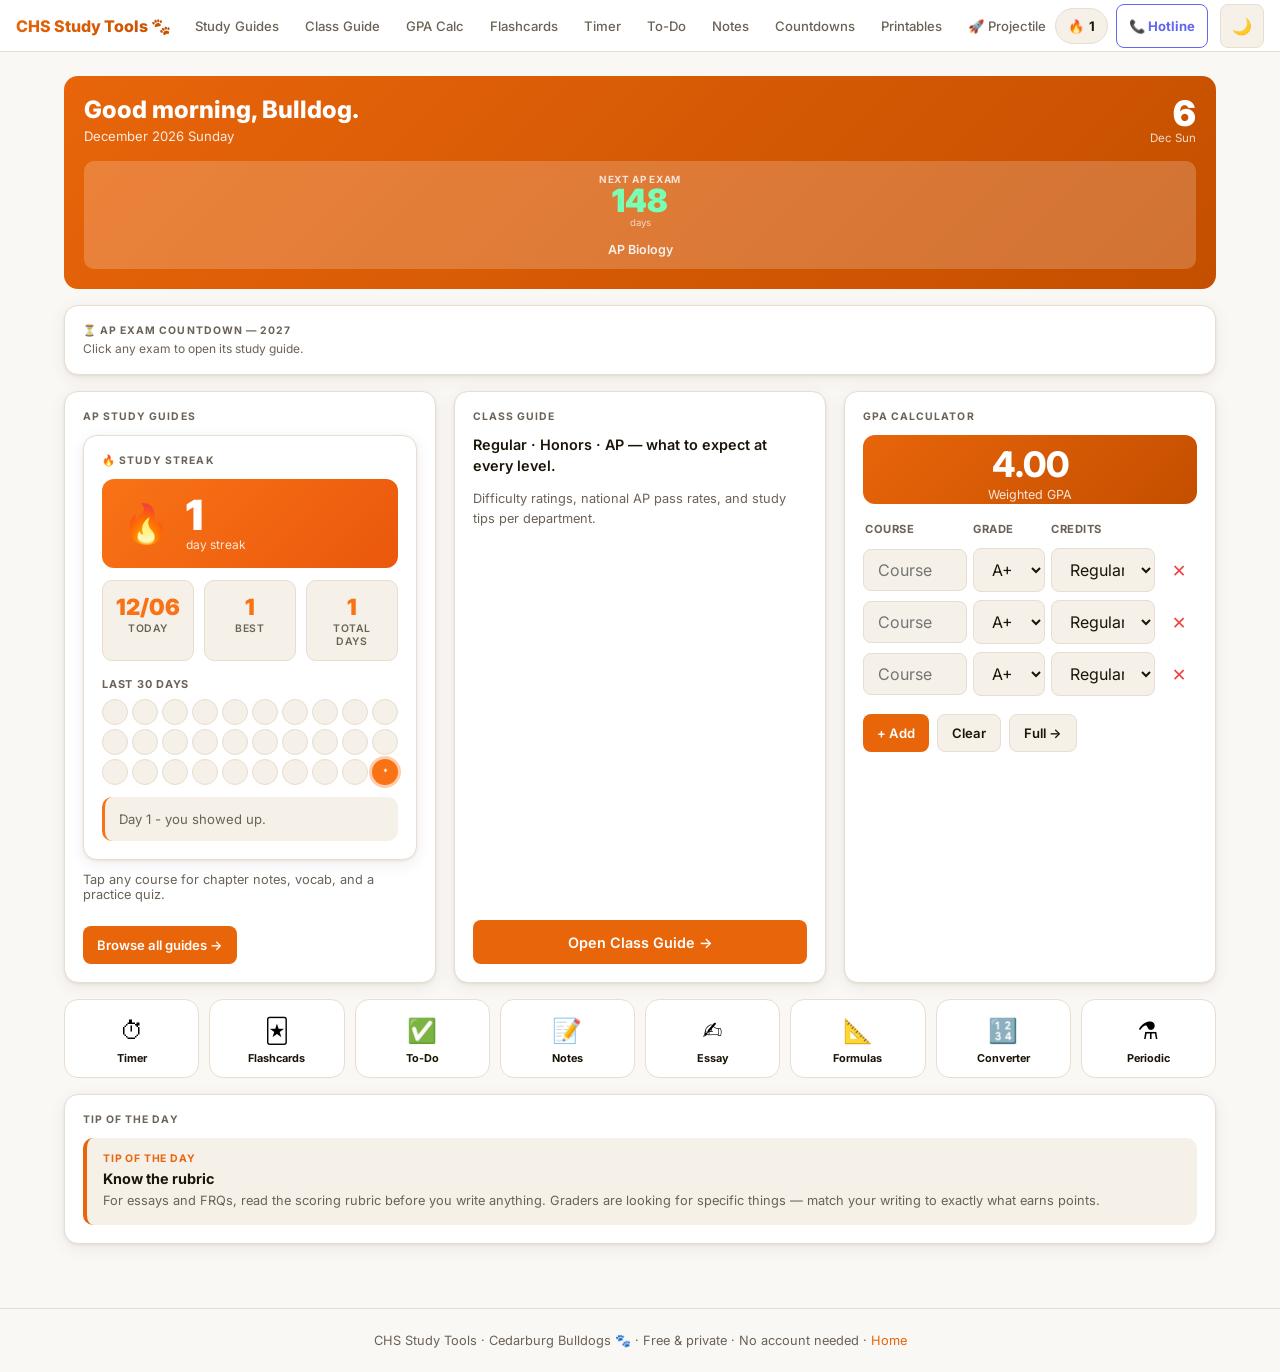
==== commit 9960b356: "fix: move Hotline button to nav-right so it is always visible" ====
--- a/index.html
+++ b/index.html
@@ -1228,10 +1228,10 @@
     <button class="nav-link" data-panel="countdown">Countdowns</button>
     <button class="nav-link" data-panel="printables">Printables</button>
     <button class="nav-link" data-panel="projectile">&#x1F680; Projectile</button>
-    <button class="nav-link" data-panel="hotline" style="color:#6366f1;font-weight:700;">&#x1F4DE; Hotline</button>
   </div>
   <div class="nav-right">
     <button class="streak-badge" id="streakBadge" aria-label="Study streak" onclick="showPanel('home')">&#x1F525; <span id="streakBadgeNum">-</span></button>
+    <button class="nav-link" data-panel="hotline" style="color:#6366f1;font-weight:700;border:1.5px solid #6366f1;border-radius:8px;margin-right:4px;" aria-label="Homework Hotline">&#x1F4DE; Hotline</button>
     <button class="theme-btn" id="themeToggle" aria-label="Toggle theme">🌙</button>
   </div>
 </nav>
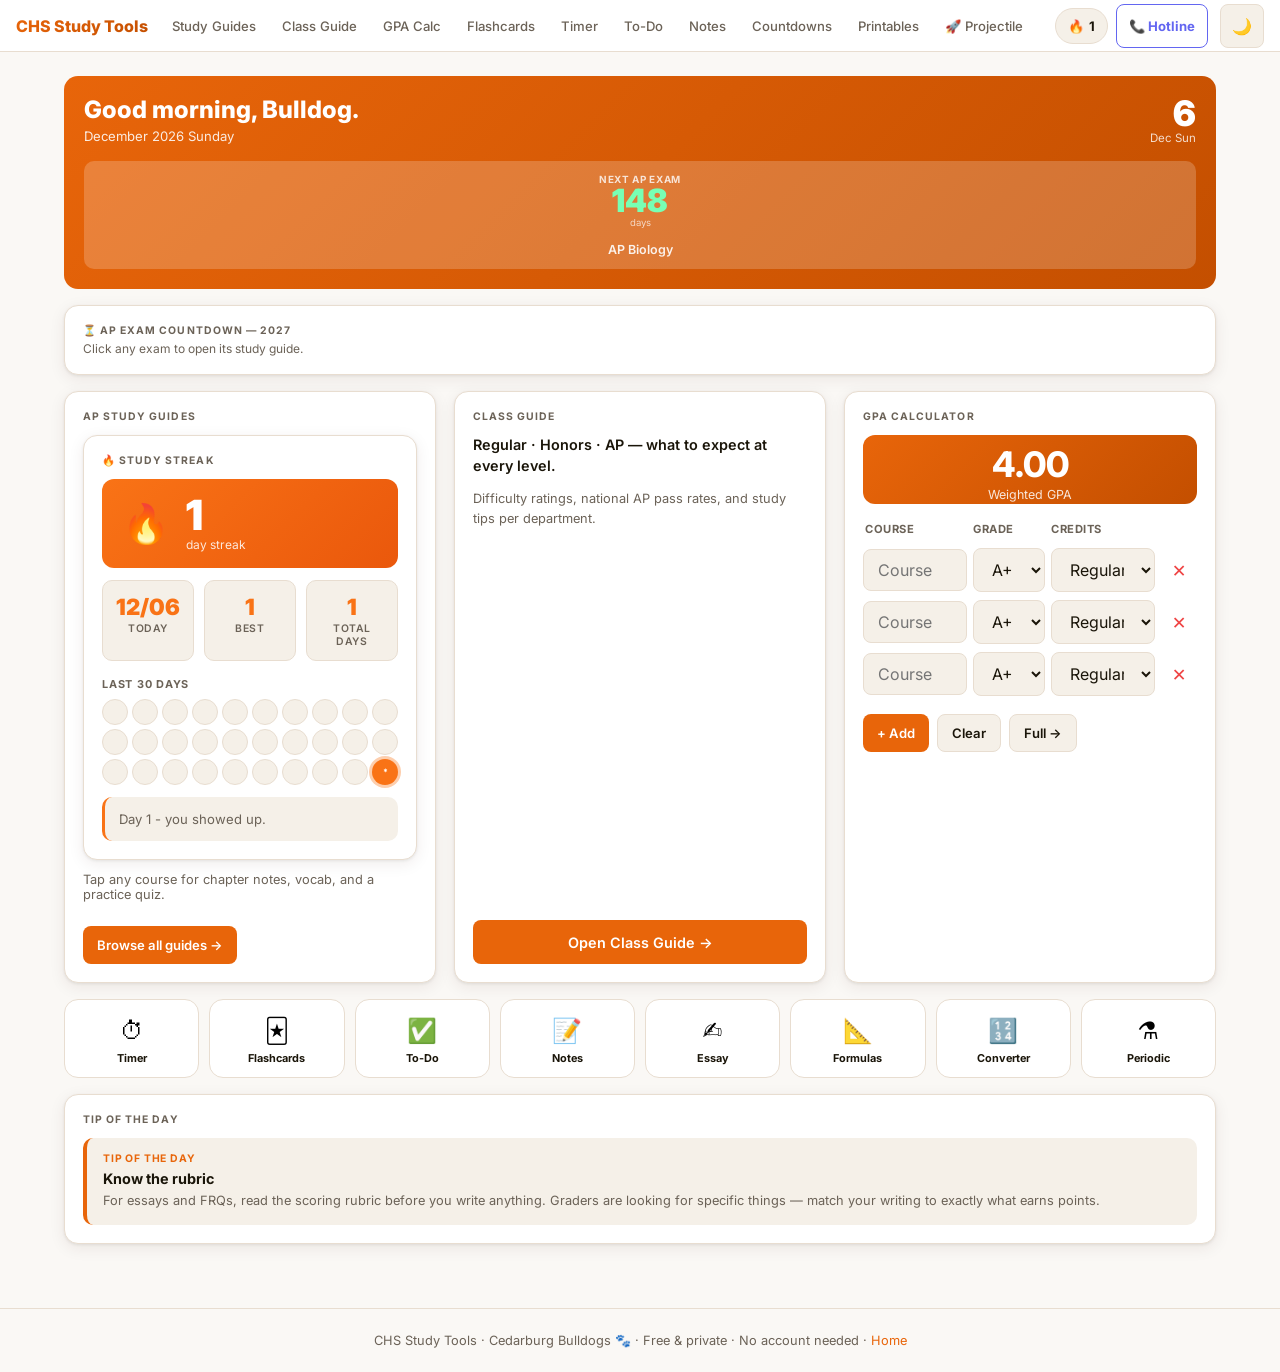
==== commit a7f3ac54: "remove paw print from nav brand" ====
--- a/index.html
+++ b/index.html
@@ -1215,7 +1215,7 @@
 
 <!-- ===================== TOP NAV ===================== -->
 <nav class="nav" role="navigation" aria-label="Main navigation">
-  <span class="nav-brand" id="navBrand">CHS Study Tools 🐾</span>
+  <span class="nav-brand" id="navBrand">CHS Study Tools</span>
   <!-- Desktop nav links (hidden on mobile via CSS) -->
   <div class="nav-links">
     <button class="nav-link" data-panel="guides">Study Guides</button>
